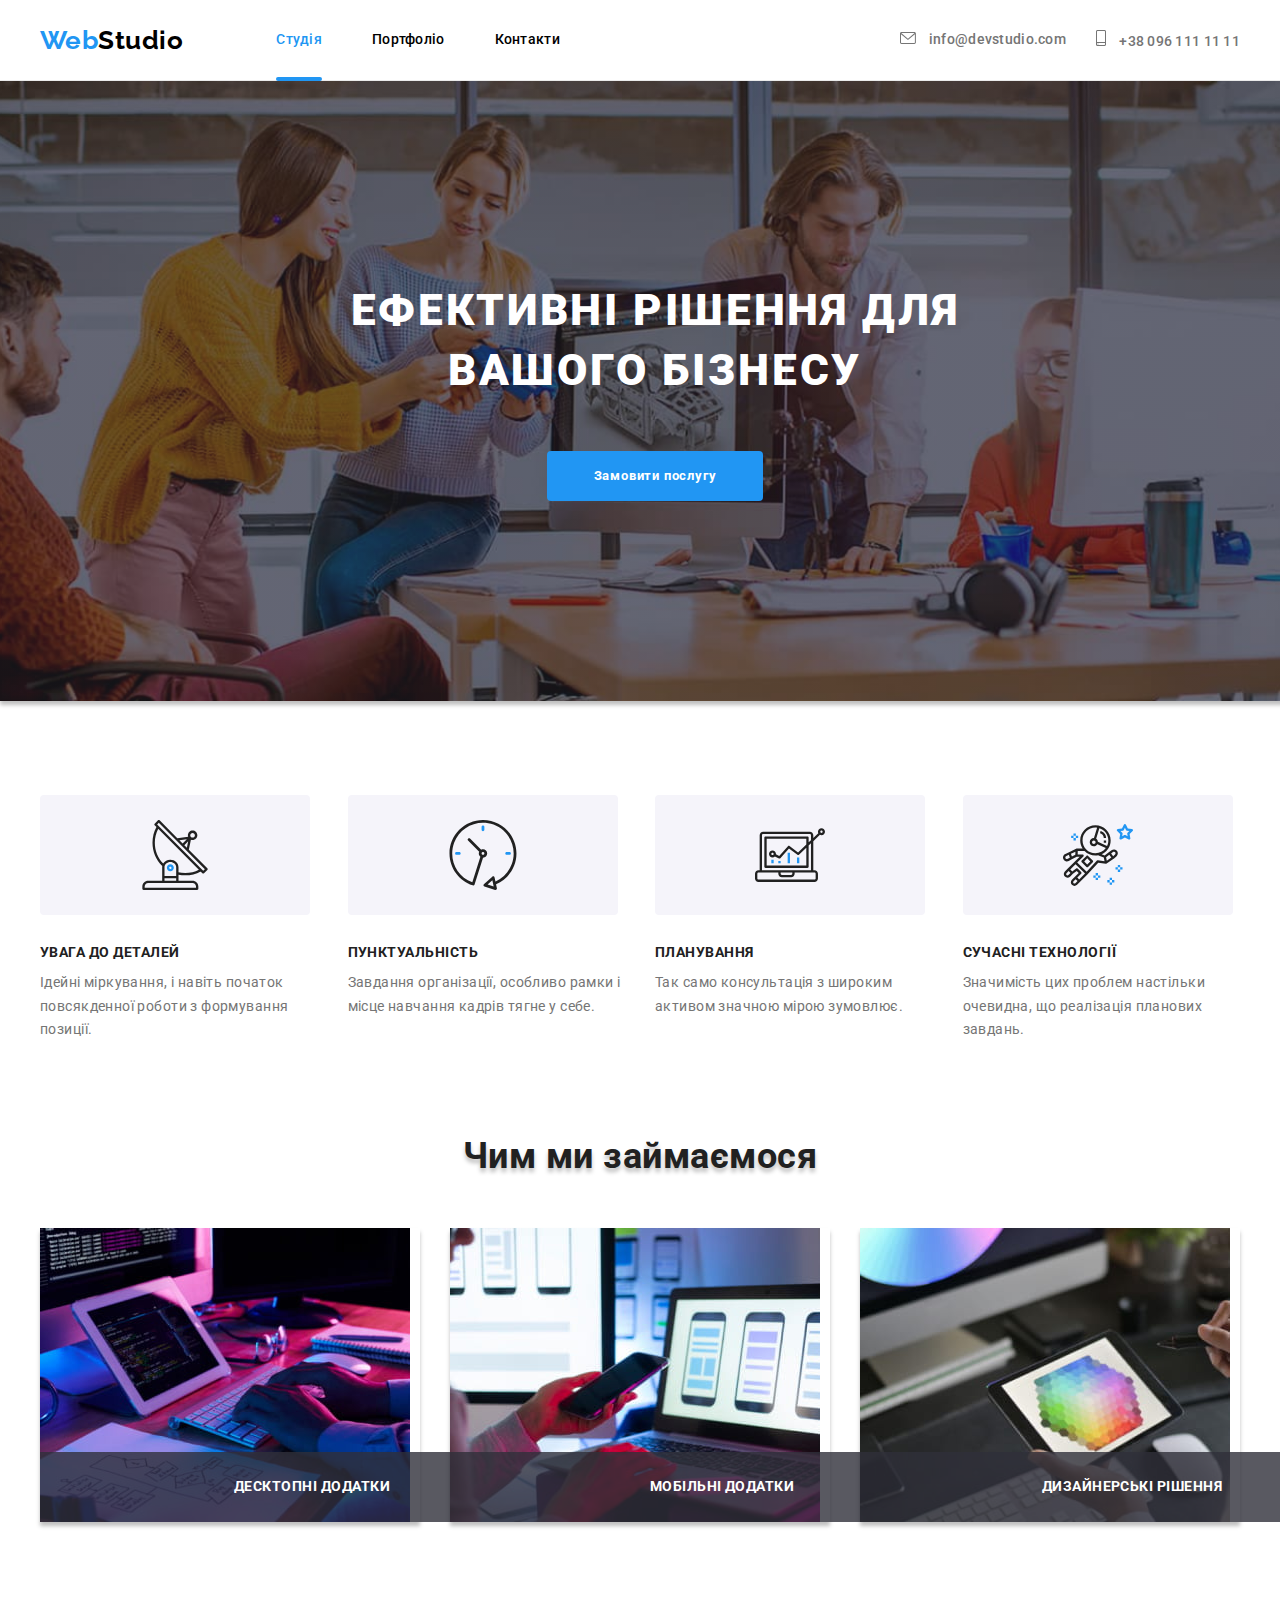
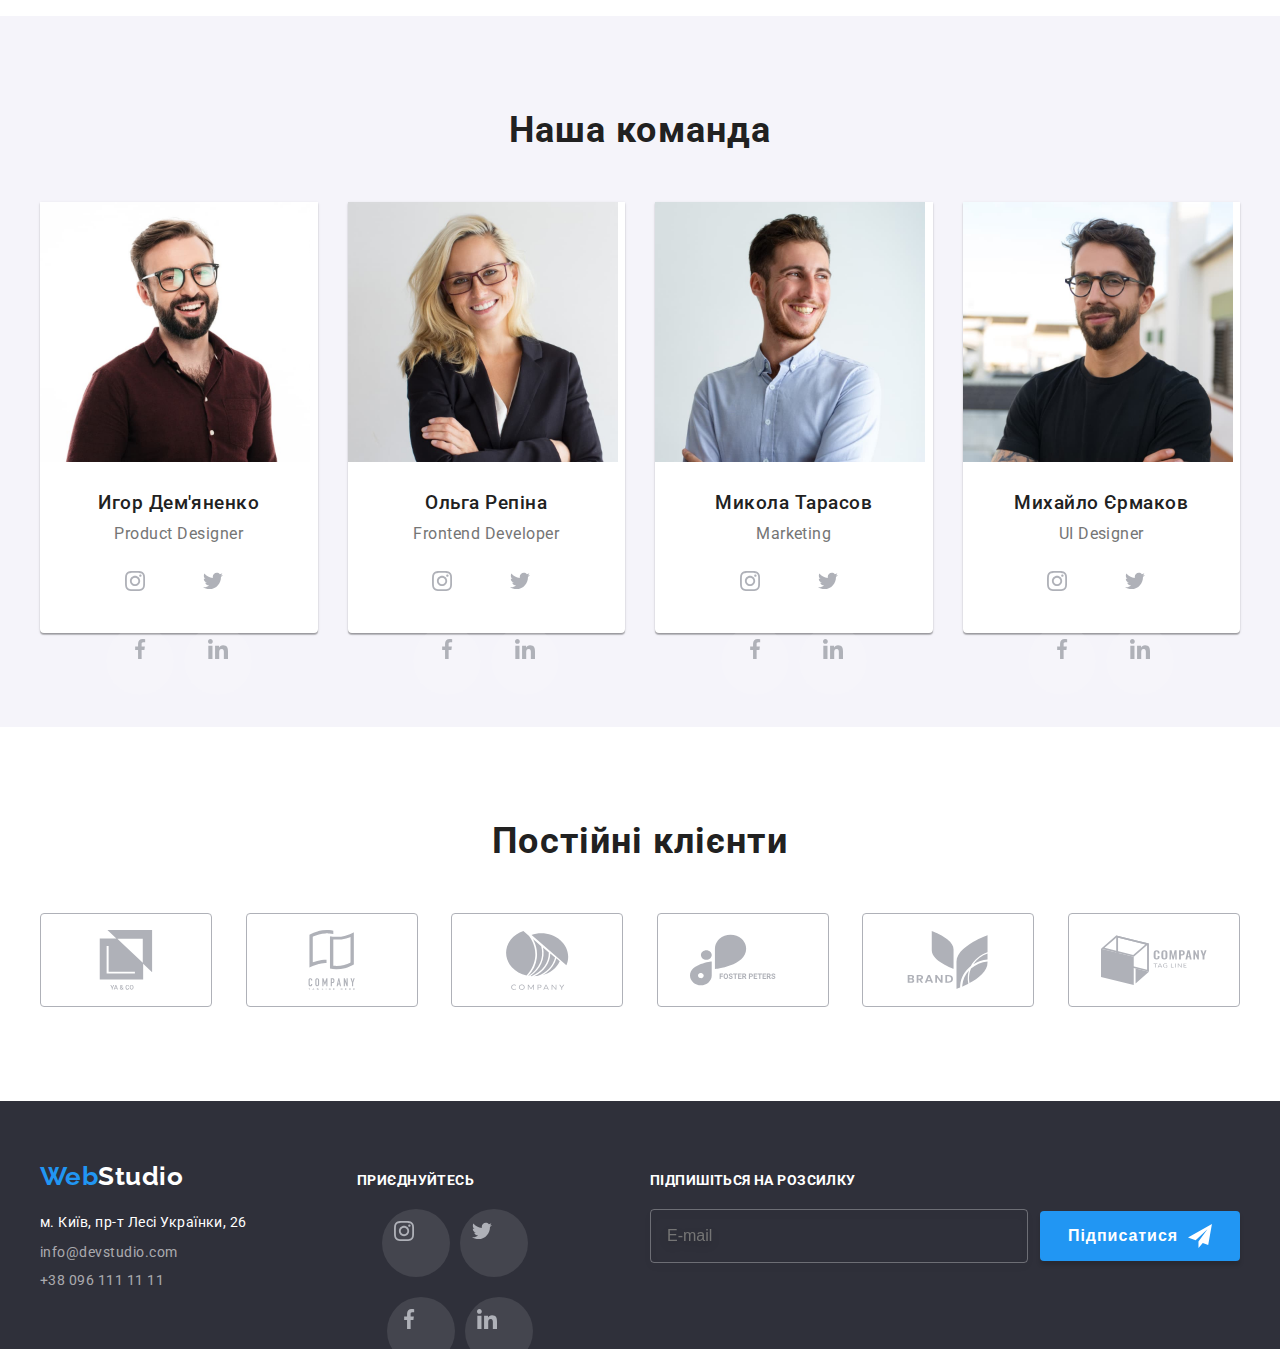
==== index.html @ 0ca6532e "Завершила верстку по BEM всех страниц" ====
<!DOCTYPE html>
<html lang="uk">
  <head>
    <meta charset="UTF-8" />
    <meta http-equiv="X-UA-Compatible" content="IE=edge" />
    <meta name="viewport" content="width=device-width, initial-scale=1.0" />
    <title>Студія</title>
    <link
      href="https://fonts.googleapis.com/css2?family=Raleway:wght@700&family=Roboto:wght@400;500;700;900&display=swap"
      rel="stylesheet"
    />
    <link
      rel="stylesheet"
      href="https://cdnjs.cloudflare.com/ajax/libs/modern-normalize/1.1.0/modern-normalize.min.css"
      integrity="sha512-wpPYUAdjBVSE4KJnH1VR1HeZfpl1ub8YT/NKx4PuQ5NmX2tKuGu6U/JRp5y+Y8XG2tV+wKQpNHVUX03MfMFn9Q=="
      crossorigin="anonymous"
      referrerpolicy="no-referrer"
    />
    <link rel="stylesheet" href="./css/styles.css" />
  </head>

  <body>
    <header class="header">
      <div class="header__wrap">
        <nav class="nav">
          <a href="./index.html" class="logo"><span class="logo__accent">Web</span>Studio</a>
          <ul class="nav__list">
            <li class="nav__item">
              <a class="nav__link nav__link--current" href="./index.html">Студія</a>
            </li>
            <li class="nav__item">
              <a class="nav__link" href="./portfolio.html">Портфоліо</a>
            </li>
            <li class="nav__item"><a class="nav__link" href="#Contacts">Контакти</a></li>
          </ul>
        </nav>
        <ul class="site-cont">
          <li class="site-cont__item">
            <a class="site-cont__link" href="mailto:info@devstudio.com">
              <svg class="site-cont__icon" width="16" height="12">
                <use href="./images/icons.svg/sprite.svg#icon-mail"></use>
              </svg>
              info@devstudio.com
            </a>
          </li>
          <li class="site-cont__item">
            <a class="site-cont__link" href="tel:+380961111111">
              <svg class="site-cont__icon" width="10" height="16">
                <use href="./images/icons.svg/sprite.svg#icon-phone"></use>
              </svg>
              +38 096 111 11 11
            </a>
          </li>
        </ul>
      </div>
    </header>
    <main>
      <div class="overlay">
        <section class="hero">
          <h1 class="hero__title">Ефективні рішення для вашого бізнесу</h1>
          <button class="hero__btn" type="button" data-modal-open>Замовити послугу</button>
        </section>
      </div>
      <section class="feature section">
        <div class="container">
          <h2 class="section-title visually-hidden" aria-hidden="true" tabindex="-1">
            Особливості
          </h2>
          <ul class="feature__cardset">
            <li class="feature__card">
              <div class="feature__wrapper">
                <svg class="feature__icon">
                  <use href="./images/icons.svg/sprite.svg#icon-antenna"></use>
                </svg>
              </div>
              <h3 class="feature__title">УВАГА ДО ДЕТАЛЕЙ</h3>
              <p class="feature__text">
                Ідейні міркування, і навіть початок повсякденної роботи з формування позиції.
              </p>
            </li>
            <li class="feature__card">
              <div class="feature__wrapper">
                <svg class="feature__icon">
                  <use href="./images/icons.svg/sprite.svg#icon-clock"></use>
                </svg>
              </div>
              <h3 class="feature__title">ПУНКТУАЛЬНІСТЬ</h3>
              <p class="feature__text">
                Завдання організації, особливо рамки і місце навчання кадрів тягне у себе.
              </p>
            </li>
            <li class="feature__card">
              <div class="feature__wrapper">
                <svg class="feature__icon" width="70" height="70">
                  <use href="./images/icons.svg/sprite.svg#icon-diagram"></use>
                </svg>
              </div>
              <h3 class="feature__title">ПЛАНУВАННЯ</h3>
              <p class="feature__text">
                Так само консультація з широким активом значною мірою зумовлює.
              </p>
            </li>
            <li class="feature__card">
              <div class="feature__wrapper">
                <svg class="feature__icon">
                  <use href="./images/icons.svg/sprite.svg#icon-astronaut"></use>
                </svg>
              </div>
              <h3 class="feature__title">СУЧАСНІ ТЕХНОЛОГІЇ</h3>
              <p class="feature__text">
                Значимість цих проблем настільки очевидна, що реалізація планових завдань.
              </p>
            </li>
          </ul>
        </div>
      </section>
      <section class="work">
        <div class="container">
          <h2 class="work__title shadow">Чим ми займаємося</h2>
          <ul class="work__setbox">
            <li class="work__box">
              <img src="./images/box1.jpg" width="370" height="294" alt="Создание макета" />
              <p class="work__text">Десктопні додатки</p>
            </li>
            <li class="work__box">
              <img src="./images/box2.jpg" width="370" height="294" alt="Разработка" />
              <p class="work__text">Мобільні додатки</p>
            </li>
            <li class="work__box">
              <img src="./images/box3.jpg" width="370" height="294" alt="Дизайн" />
              <p class="work__text">Дизайнерські рішення</p>
            </li>
          </ul>
        </div>
      </section>
      <section class="team section">
        <div class="container">
          <h2 class="section__title">Наша команда</h2>
          <ul class="team__list">
            <li class="team__item">
              <div class="team__card">
                <img src="./images/img1.jpg" width="270" height="260" alt="Игорь Демьяненко" />
                <div class="team__card-text">
                  <h3 class="team__subtitle">Игор Дем'яненко</h3>
                  <p class="team__text">Product Designer</p>
                  <ul class="person">
                    <li class="person__item">
                      <a class="person__link" href="#">
                        <svg
                          class="person__icon"
                          width="20"
                          height="20"
                          aria-label="Перейти в Instagram"
                        >
                          <use href="./images/icons.svg/sprite.svg#icon-instagram"></use>
                        </svg>
                      </a>
                    </li>
                    <li class="person__item">
                      <a class="person__link" href="#">
                        <svg
                          class="person__icon"
                          width="20"
                          height="20"
                          aria-label="Перейти в Twitter"
                        >
                          <use href="./images/icons.svg/sprite.svg#icon-twitter1"></use>
                        </svg>
                      </a>
                    </li>
                    <li class="person__item">
                      <a class="person__link" href="#">
                        <svg
                          class="person__icon"
                          width="20"
                          height="20"
                          aria-label="Перейти в Facebook"
                        >
                          <use href="./images/icons.svg/sprite.svg#icon-facebook"></use>
                        </svg>
                      </a>
                    </li>
                    <li class="person__item">
                      <a class="person__link" href="#">
                        <svg
                          class="person__icon"
                          width="20"
                          height="20"
                          aria-label="Перейти в Linkedin"
                        >
                          <use href="./images/icons.svg/sprite.svg#icon-linkedin"></use>
                        </svg>
                      </a>
                    </li>
                  </ul>
                </div>
              </div>
            </li>
            <li class="team__item">
              <div class="team__card">
                <img src="./images/img2.jpg" width="270" height="260" alt="Ольга Репина" />
                <div class="team__card-text">
                  <h3 class="team__subtitle">Ольга Репіна</h3>
                  <p class="team__text">Frontend Developer</p>
                  <ul class="person">
                    <li class="person__item">
                      <a class="person__link" href="#">
                        <svg
                          class="person__icon"
                          width="20"
                          height="20"
                          aria-label="Перейти в Instagram"
                        >
                          <use href="./images/icons.svg/sprite.svg#icon-instagram"></use>
                        </svg>
                      </a>
                    </li>
                    <li class="person__item">
                      <a class="person__link" href="#">
                        <svg
                          class="person__icon"
                          width="20"
                          height="20"
                          aria-label="Перейти в Twitter"
                        >
                          <use href="./images/icons.svg/sprite.svg#icon-twitter"></use>
                        </svg>
                      </a>
                    </li>
                    <li class="person__item">
                      <a class="person__link" href="#">
                        <svg
                          class="person__icon"
                          width="20"
                          height="20"
                          aria-label="Перейти в Facebook"
                        >
                          <use href="./images/icons.svg/sprite.svg#icon-facebook"></use>
                        </svg>
                      </a>
                    </li>
                    <li class="person__item">
                      <a class="person__link" href="#">
                        <svg
                          class="person__icon"
                          width="20"
                          height="20"
                          aria-label="Перейти в Linkedin"
                        >
                          <use href="./images/icons.svg/sprite.svg#icon-linkedin"></use>
                        </svg>
                      </a>
                    </li>
                  </ul>
                </div>
              </div>
            </li>
            <li class="team__item">
              <div class="team__card">
                <img src="./images/img3.jpg" width="270" height="260" alt="Николай Тарасов" />
                <div class="team__card-text">
                  <h3 class="team__subtitle">Микола Тарасов</h3>
                  <p class="team__text">Marketing</p>
                  <ul class="person">
                    <li class="person__item">
                      <a class="person__link" href="#">
                        <svg
                          class="person__icon"
                          width="20"
                          height="20"
                          aria-label="Перейти в Instagram"
                        >
                          <use href="./images/icons.svg/sprite.svg#icon-instagram"></use>
                        </svg>
                      </a>
                    </li>
                    <li class="person__item">
                      <a class="person__link" href="#">
                        <svg
                          class="person__icon"
                          width="20"
                          height="20"
                          aria-label="Перейти в Twitter"
                        >
                          <use href="./images/icons.svg/sprite.svg#icon-twitter"></use>
                        </svg>
                      </a>
                    </li>
                    <li class="person__item">
                      <a class="person__link" href="#">
                        <svg
                          class="person__icon"
                          width="20"
                          height="20"
                          aria-label="Перейти в Facebook"
                          H
                        >
                          <use href="./images/icons.svg/sprite.svg#icon-facebook"></use>
                        </svg>
                      </a>
                    </li>
                    <li class="person__item">
                      <a class="person__link" href="#">
                        <svg
                          class="person__icon"
                          width="20"
                          height="20"
                          aria-label="Перейти в Linkedin"
                        >
                          <use href="./images/icons.svg/sprite.svg#icon-linkedin"></use>
                        </svg>
                      </a>
                    </li>
                  </ul>
                </div>
              </div>
            </li>
            <li class="team__item">
              <div class="team__card">
                <img src="./images/img4.jpg" width="270" height="260" alt="Михаил Ермаков" />
                <div class="team__card-text">
                  <h3 class="team__subtitle">Михайло Єрмаков</h3>
                  <p class="team__text">UI Designer</p>
                  <ul class="person">
                    <li class="person__item">
                      <a class="person__link" href="#">
                        <svg
                          class="person__icon"
                          width="20"
                          height="20"
                          aria-label="Перейти в Instagram"
                        >
                          <use href="./images/icons.svg/sprite.svg#icon-instagram"></use>
                        </svg>
                      </a>
                    </li>
                    <li class="person__item">
                      <a class="person__link" href="#">
                        <svg
                          class="person__icon"
                          width="20"
                          height="20"
                          aria-label="Перейти в Twitter"
                        >
                          <use href="./images/icons.svg/sprite.svg#icon-twitter"></use>
                        </svg>
                      </a>
                    </li>
                    <li class="person__item">
                      <a class="person__link" href="#">
                        <svg
                          class="person__icon"
                          width="20"
                          height="20"
                          aria-label="Перейти в Facebook"
                        >
                          <use href="./images/icons.svg/sprite.svg#icon-facebook"></use>
                        </svg>
                      </a>
                    </li>
                    <li class="person__item">
                      <a class="person__link" href="#">
                        <svg
                          class="person__icon"
                          width="20"
                          height="20"
                          aria-label="Перейти в Linkedin"
                        >
                          <use href="./images/icons.svg/sprite.svg#icon-linkedin"></use>
                        </svg>
                      </a>
                    </li>
                  </ul>
                </div>
              </div>
            </li>
          </ul>
        </div>
      </section>
      <section class="section company">
        <h2 class="section__title">Постійні клієнти</h2>
        <div class="container">
          <ul class="company__list">
            <li class="company__item">
              <a class="company__link" href="#">
                <svg width="106" height="60">
                  <use href="./images/icons.svg/sprite.svg#icon-group7"></use>
                </svg>
              </a>
            </li>
            <li class="company__item">
              <a class="company__link" href="#">
                <svg width="106" height="60">
                  <use href="./images/icons.svg/sprite.svg#icon-group1"></use>
                </svg>
              </a>
            </li>
            <li class="company__item">
              <a class="company__link" href="#">
                <svg width="106" height="60">
                  <use href="./images/icons.svg/sprite.svg#icon-group2"></use>
                </svg>
              </a>
            </li>
            <li class="company__item">
              <a class="company__link" href="#">
                <svg width="106" height="60">
                  <use href="./images/icons.svg/sprite.svg#icon-group3"></use>
                </svg>
              </a>
            </li>
            <li class="company__item">
              <a class="company__link" href="#">
                <svg class="icon-logo" width="106" height="60">
                  <use href="./images/icons.svg/sprite.svg#icon-group4"></use>
                </svg>
              </a>
            </li>
            <li class="company__item">
              <a class="company__link" href="#">
                <svg class="icon-logo" width="106" height="60">
                  <use href="./images/icons.svg/sprite.svg#icon-group6"></use>
                </svg>
              </a>
            </li>
          </ul>
        </div>
      </section>
    </main>
    <footer class="footer">
      <div class="footer__wrap">
        <div class="footer__cont">
          <a class="logo logo--footer" href="./index.html"
            ><span class="logo__accent">Web</span>Studio</a
          >
          <address class="footer__address">
            <p class="footer__text">м. Київ, пр-т Лесі Українки, 26</p>
            <ul class="footer__list">
              <li class="footer__item">
                <a class="footer__link" href="mailto:info@devstudio.com">info@devstudio.com</a>
              </li>
              <li class="footer__item">
                <a class="footer__link" href="tel:+380961111111">+38 096 111 11 11</a>
              </li>
            </ul>
          </address>
        </div>
        <div class="cta">
          <strong class="cta__title">приєднуйтесь</strong>
          <ul class="person">
            <li class="person__item person__item--footer">
              <a class="person__link person__link--footer" href="#">
                <svg width="20" height="20" aria-label="Перейти в Instagram">
                  <use href="./images/icons.svg/sprite.svg#icon-instagram2"></use>
                </svg>
              </a>
            </li>
            <li class="person__item person__item--footer">
              <a class="person__link person__link--footer" href="#">
                <svg width="20" height="20" aria-label="Перейти в Twitter">
                  <use href="./images/icons.svg/sprite.svg#icon-twitter1"></use>
                </svg>
              </a>
            </li>
            <li class="person__item person__item--footer">
              <a class="person__link person__link--footer" href="#">
                <svg width="20" height="20" aria-label="Перейти в Facebook">
                  <use href="./images/icons.svg/sprite.svg#icon-facebook3"></use>
                </svg>
              </a>
            </li>
            <li class="person__item person__item--footer">
              <a class="person__link person__link--footer" href="#">
                <svg width="20" height="20" aria-label="Перейти в Linkedin">
                  <use href="./images/icons.svg/sprite.svg#icon-linkedin1"></use>
                </svg>
              </a>
            </li>
          </ul>
        </div>
        <div class="subscribe">
          <strong class="subscribe__title cta__title">Підпишіться на розсилку</strong>
          <form class="footer-form">
            <label for="mail">
              <input
                class="subscribe__input subscribe__input--focus"
                type="email"
                name="mail"
                id="mail"
                placeholder="E-mail"
                required
              />
            </label>
            <button class="footer-btn" type="submit">
              Підписатися
              <svg class="footer-btn__icon">
                <use href="./images/icons.svg/sprite2.svg#icon-icon-send"></use>
              </svg>
            </button>
          </form>
        </div>
      </div>
    </footer>

    <div class="bacdrop is-hidden" data-modal>
      <div class="modal">
        <button type="button" class="close-btn" data-modal-close>
          <svg class="close-icon">
            <use href="./images/icons.svg/sprite2.svg#icon-close-black-18dp-2-1-1"></use>
          </svg>
        </button>

        <form class="form" name="data-transfer" autocomplete="on">
          <strong class="form-title">Оставьте свои данные, мы вам перезвоним</strong>
          <div role="group" class="role-group">
            <label class="form-label" for="user-name">Имя</label>
            <div class="form-field">
              <svg class="icon-input">
                <use href="./images/icons.svg/sprite2.svg#icon-person-black-18dp"></use>
              </svg>
              <input
                class="form-input"
                type="text"
                name="user-name"
                id="user-name"
                minlength="2"
                placeholder=" "
                required
                autofocus
              />
            </div>
            <label class="form-label" for="user-tel">Телефон</label>
            <div class="form-field">
              <svg class="icon-input">
                <use href="./images/icons.svg/sprite2.svg#icon-phone-black-18dp"></use>
              </svg>
              <input
                class="form-input"
                type="tel"
                name="user-tel"
                id="user-tel"
                pattern="\+?[0-9\s\-\(\)]+"
                placeholder=" "
                required
              />
            </div>
            <label class="form-label" for="user-mail">Почта</label>
            <div class="form-field">
              <svg class="icon-input">
                <use href="./images/icons.svg/sprite2.svg#icon-email-black-18dp"></use>
              </svg>
              <input
                class="form-input"
                type="email"
                name="user-mail"
                id="user-mail"
                placeholder=" "
                required
              />
            </div>
            <label class="form-label" for="comment">Комментарий</label>
            <textarea
              class="form-comment"
              name="comment"
              id="comment"
              rows="3"
              placeholder="Введите текст"
            ></textarea>
          </div>
          <label class="form-agreement" for="policy">
            <input
              class="checkbox visually-hidden"
              type="checkbox"
              name="policy"
              id="policy"
              required
            />
            Соглашаюсь с рассылкой и принимаю &nbsp;
            <a class="form-link" href="">Условия договора</a>
            <svg class="icon-input-check">
              <use href="./images/icons.svg/sprite2.svg#icon-Vector-1"></use>
            </svg>
            <svg class="icon-input-checked">
              <use href="./images/icons.svg/sprite2.svg#icon-icon-check"></use>
            </svg>
          </label>
          <button class="form-btn" type="submit">Отправить</button>
        </form>
      </div>
    </div>
    <script src="./js/modal.js"></script>
  </body>
</html>
---- css/styles.css ----
:root {
  --primary-text-color: #757575;
  --title-text-color: #212121;
  --accent-text-color: #2196f3;
  --icon-cont-color: rgba(117, 117, 117, 1);
  --primary-bg-color: #ffffff;
  --primary-hero-color: #c4c4c4;
  --hero-bg-color: #2f303a;
  --team-bg-color: #f5f4fa;
  --btn-bg-color: #f5f4fa;
  --footer-link-color: rgba(255, 255, 255, 0.6);
  --btn-hover-color: #188ce8;
  --text-logo-color: rgba(0, 0, 0, 1);
  --text-shadow-color: 0px 4px 4px rgba(0, 0, 0, 0.25);
  --social-icon-color: #afb1b8;
  --cubic-bezier: cubic-bezier(0.4, 0, 0.2, 1);
  --card-set-gap: 30px;
  --border-cont-icon: rgba(0, 0, 0, 1);
  --border-header-color: #ececec;
}

body {
  background-color: var(--primary-bg-color);
  font-family: Roboto, sans-serif;
  font-size: 16px;
  letter-spacing: 0.03em;
  margin: 0;
}

ul {
  padding: 0;
  margin: 0;
  list-style: none;
  letter-spacing: inherit;
}

p,
h1,
h2,
h3,
h4,
h5,
h6,
p {
  margin: 0;
}

img {
  display: block;
  max-width: 100%;
  height: auto;
}

button {
  cursor: pointer;
  border: 1px solid transparent;
}

a {
  text-decoration: none;
  color: inherit;
}

.current {
  color: var(--accent-text-color);
}

.visually-hidden {
  position: absolute;
  white-space: nowrap;
  width: 1px;
  height: 1px;
  overflow: hidden;
  border: 0;
  padding: 0;
  clip: rect(0 0 0 0);
  clip-path: inset(50%);
  margin: -1px;
}

.container {
  max-width: 1200px;
  width: 100%;
  padding: 0px 15px;
  margin: 0 auto;
}

.section {
  padding-top: 94px;
  padding-bottom: 94px;
}

.section__title {
  font-weight: 700;
  font-size: 36px;
  line-height: 1.16;
  text-align: center;
  letter-spacing: 0.03em;

  margin-top: 0;
  margin-bottom: 50px;

  color: var(--title-text-color);
}

/* Header */
.header {
  border-bottom: 1px solid var(--border-header-color);
}

.header__wrap {
  display: flex;
  align-items: center;
  margin: 0 auto;
  max-width: 1200px;
  width: 100%;
  padding: 0px 15px;
}

/* LOGO */

.logo {
  display: block;
  max-width: 145px;
  width: 100%;
  font-family: 'Raleway';
  font-weight: 700;
  font-size: 26px;
  line-height: 1.19;

  color: var(--text-logo-color);
  text-decoration: none;
}

.logo__accent {
  color: var(--accent-text-color);
}

/* Navigation*/

.nav,
.nav-filter {
  display: flex;
  align-items: center;
  justify-content: center;
}

.nav__list {
  display: flex;
  align-items: center;
  margin-left: 93px;
}

.nav__item {
  position: relative;
}

.nav__item:not(:last-child) {
  margin-right: 50px;
}

.nav__link,
.site-cont__link {
  font-weight: 500;
  font-size: 14px;
  line-height: 1.14;
  letter-spacing: 0.02em;
  text-decoration: none;

  transition: color 250ms var(--cubic-bezier);
}

.nav__link {
  display: inline-block;
  padding-top: 32px;
  padding-bottom: 32px;
}

.nav__link:hover,
.nav__link:focus {
  color: var(--accent-text-color);
  transition: color 250ms var(--cubic-bezier);
}

.nav__link--current {
  color: var(--accent-text-color);
}

.nav__link--current::after {
  position: absolute;
  left: 0;
  bottom: -1px;
  display: block;
  content: '';

  width: 100%;
  height: 4px;
  background-color: var(--accent-text-color);
  border-radius: 2px;
}

/* Site-cont */

.site-cont {
  display: flex;
  align-items: center;
  justify-content: center;
  margin-left: auto;
}

.site-cont__item {
  margin-left: 30px;
}

.site-cont__item:first-child {
  margin-left: 0px;
}

.site-cont__link {
  display: inline-block;
  padding-top: 16px;
  padding-bottom: 16px;

  color: var(--primary-text-color);
}

.site-cont__icon {
  display: inline-block;
  fill: currentColor;
  border: var(--border-cont-icon);
  margin-right: 10px;

  transition: fill 250ms var(--cubic-bezier);
}

.site-cont__link:hover,
.site-cont__link:focus,
.site-cont__link:active {
  color: var(--accent-text-color);
  transition: color 250ms var(--cubic-bezier);
}

/* Hero */
.hero {
  display: block;
  width: 100%;
  padding: 200px 15px;
  background-color: var(--primary-hero-color);
  background-image: linear-gradient(to right, rgba(47, 48, 58, 0.4), rgba(47, 48, 58, 0.4)),
    url(../images/Img14.jpg);
  background-repeat: no-repeat;
  background-position: center;
  background-size: cover;
  box-shadow: var(--text-shadow-color);

  text-align: center;
}

.hero__title {
  max-width: 696px;
  margin: 0 auto 50px;

  color: var(--primary-bg-color);
  font-weight: 900;
  font-size: 44px;
  line-height: 1.36;
  letter-spacing: 0.06em;
  text-align: center;
  text-transform: uppercase;
}

.hero__btn {
  display: inline-block;
  min-width: 216px;
  min-height: 50px;
  padding: 10px 32px;
  border: 1px solid transparent;
  border-radius: 4px;
  color: var(--primary-bg-color);
  background-color: var(--accent-text-color);
  font-family: inherit;
  font-weight: 700;
  line-height: 1.88;
  letter-spacing: 0.06em;
  align-items: center;
  text-align: center;
  cursor: pointer;

  transition: background-color 250ms var(--cubic-bezier);
}

.hero__btn:hover,
.hero__btn:focus {
  background-color: var(--btn-hover-color);
}

/* Feature */

.feature__cardset,
.team__list {
  display: flex;
  flex-wrap: wrap;
}

.feature__card,
.team__item {
  width: calc((100% - 90px) / 4);
  margin-right: 30px;
  align-items: center;
}

.feature__card:nth-child(4n),
.team__item:nth-child(4n) {
  margin-right: 0;
}

.feature__wrapper {
  display: flex;
  align-items: center;
  justify-content: center;
  width: 270px;
  height: 120px;

  background: var(--btn-bg-color);
  background-position: center;
  border-radius: 4px;
  margin-bottom: 30px;
}

.feature__icon {
  width: 70px;
  height: 70px;
}

.feature__title {
  margin-top: 0;
  margin-bottom: 10px;
  color: var(--title-text-color);

  font-weight: 700;
  font-size: 14px;
  line-height: 1.14;
  text-transform: uppercase;
}

.feature__text {
  margin-top: 0;
  margin-bottom: 0;
  color: var(--primary-text-color);

  font-size: 14px;
  font-weight: 400;
  line-height: 1.71;
  letter-spacing: 0.03em;
}

/* WORK */

.work {
  padding-top: 0;
  padding-bottom: 94px;
}

.work__title {
  margin-bottom: 50px;

  font-weight: 700;
  font-size: 36px;
  line-height: 1.16;
  text-align: center;

  color: var(--title-text-color);
}

.shadow {
  text-shadow: var(--text-shadow-color);
}

.work__setbox {
  display: flex;
  flex-wrap: wrap;
}

.work__box {
  position: relative;

  width: calc((100% - 60px) / 3);
  margin-right: 30px;
  align-items: center;

  box-shadow: var(--text-shadow-color);
}

.work__box:nth-child(3n) {
  margin-right: 0;
}

.work__text {
  position: absolute;
  display: block;
  width: 100%;

  padding: 27px 82px;
  margin: 0;
  bottom: 0;

  font-weight: 700;
  font-size: 14px;
  line-height: 1.14;
  color: var(--primary-bg-color);
  background-color: rgba(47, 48, 58, 0.8);

  text-transform: uppercase;
  text-align: center;
}

/* TEAM */

.team {
  background-color: var(--team-bg-color);
}

.team__list {
  display: flex;
  flex-wrap: wrap;
}

.team__item {
  background-color: var(--primary-bg-color);
  box-shadow: 0px 1px 3px rgba(0, 0, 0, 0.12), 0px 1px 1px rgba(0, 0, 0, 0.14),
    0px 2px 1px rgba(0, 0, 0, 0.2);
  border-radius: 0px 0px 4px 4px;
}

.team__card-text {
  text-align: center;
  padding: 30px 0;
}

.team__subtitle {
  margin-bottom: 10px;
  color: var(--title-text-color);

  font-weight: 500;
  line-height: 1.19;
  text-align: center;
}

.team__text {
  color: var(--primary-text-color);
  font-weight: 400;
  line-height: 1.19;
  text-align: center;

  margin-bottom: 16px;
}

.person {
  display: flex;
  flex-wrap: wrap;
  justify-content: center;

  max-width: 206px;
  max-height: 44px;
  margin-left: auto;
  margin-right: auto;
}

.person__item:not(:last-child) {
  margin-right: 10px;
}

.person__link {
  display: block;
  width: 44px;
  height: 44px;
  border-radius: 50%;
  border: inherit;
  padding: 12px;
  color: var(--social-icon-color);
  fill: var(--social-icon-color);
  background: rgba(255, 255, 255, 0.1);

  transition-property: fill background-color;
  transition-duration: 250ms;
  transition-timing-function: var(--cubic-bezier);
}

.person__icon {
  width: 20px;
  height: 20px;
  fill: currentColor;
}

.person__link:hover,
.person__link:focus {
  color: var(--primary-bg-color);
  background-color: var(--accent-text-color);
}

/* Company */

.company__list {
  display: flex;
  justify-content: space-between;
}

.company__item {
  display: flex;
  align-items: center;
  justify-content: center;
  margin-left: 30px;
}

.company__item:nth-child(1) {
  margin-left: 0px;
}

.company__link {
  display: flex;
  align-items: center;
  justify-content: center;
  width: 170px;
  height: 92px;
  fill: var(--social-icon-color);
  border: 1px solid var(--social-icon-color);
  border-radius: 4px;

  transition-property: fill border;
  transition-duration: 250ms;
  transition-timing-function: var(--cubic-bezier);
}

.company__link:hover,
.company__link:focus {
  fill: var(--accent-text-color);
  border: 1px solid var(--accent-text-color);
  color: var(--accent-text-color);
}

/* FOOTER */

.footer {
  background-color: var(--hero-bg-color);
  padding-top: 60px;
  padding-bottom: 60px;
}

.footer__wrap {
  display: flex;
  align-items: baseline;
  margin: 0 auto;
  max-width: 1200px;
  width: 100%;
  padding: 0px 15px;
}

.footer__cont {
  margin-right: 86px;
}

.logo--footer,
.footer__text {
  color: var(--primary-bg-color);
}

.footer__logo {
  max-width: 145px;
  width: 100%;
}

.footer__address {
  width: 231px;
}

.footer__text {
  margin-top: 20px;
  line-height: 1.5;
}

.footer__item {
  margin-top: 9px;
}

.footer__text,
.footer__link {
  font-style: normal;
  font-size: 14px;
}

.footer__link {
  color: rgba(255, 255, 255, 0.6);
}

.footer__list {
  margin: 0 auto;
  padding-left: 0;
}

.cta {
  margin-right: auto;
}

.cta__title {
  width: 100%;

  font-weight: 700;
  font-size: 14px;
  line-height: 1.14;
  letter-spacing: 0.03em;
  text-transform: uppercase;

  color: var(--primary-bg-color);
}

.person__item--footer {
  margin-top: 20px;
}

.person__link--footer {
  background: rgba(255, 255, 255, 0.1);
}

.person__link--footer:hover,
.person__link--footer:focus {
  background-color: var(--accent-text-color);
  fill: var(--primary-bg-color);
  cursor: pointer;
}

.subscribe {
  margin-left: auto;
}

.footer-form {
  display: flex;
  align-items: center;
}

.subscribe__input {
  display: flex;
  align-items: center;
  width: 358px;
  height: 50px;

  font-weight: 400;
  font-size: 16px;
  line-height: 1.25;
  color: rgba(255, 255, 255, 0.6);

  background-color: transparent;
  border: 1px solid rgba(255, 255, 255, 0.3);
  filter: drop-shadow(0px 4px 4px rgba(0, 0, 0, 0.15));
  border-radius: 4px;

  margin-top: 20px;
  padding-left: 16px;
}

.subscribe__input--focus {
  border: 1px solid rgba(255, 255, 255, 0.3);
  outline: none;
}

.footer-btn {
  display: flex;
  justify-content: center;
  align-items: center;
  font-weight: 700;
  font-size: 16px;
  line-height: 1.88;
  letter-spacing: 0.06em;
  width: 200px;
  height: 50px;
  margin-left: 12px;
  margin-top: 20px;
  box-shadow: 0px 4px 4px rgba(0, 0, 0, 0.15);
  border: none;
  border-radius: 4px;
  background-color: var(--accent-text-color);
  color: var(--primary-bg-color);
  padding: 10px 28px;
  transition-property: color background-color box-shadow;
  transition-duration: 250ms;
  transition-timing-function: var(--cubic-bezier);
}

.footer-btn:hover,
.footer-btn:focus {
  background: var(--btn-hover-color);
  cursor: pointer;
}

.footer-btn__icon {
  display: inline-block;
  width: 24px;
  height: 24px;
  margin-left: 10px;
  fill: var(--primary-bg-color);
}

/* Portfolio */

.portfolio {
  background-color: var(--primary-bg-color);
}

/* Filter */
.nav-filter {
  display: flex;
  justify-content: center;
}

.filter {
  display: flex;
  justify-content: center;
  width: 100%;
  margin: 0;
  padding: 0;
  margin-bottom: 50px;
}

.filter > .item {
  margin-right: 8px;
}
.filter > .item:nth-child(5n) {
  margin-right: 0;
}

.filter .button:hover,
.filter .button:focus {
  color: var(--primary-bg-color);
  background-color: var(--accent-text-color);
  box-shadow: 0px 4px 4px 0px rgba(0, 0, 0, 0.25);
}

.button {
  display: inline-block;
  padding: 6px 22px;

  background-color: var(--btn-bg-color);
  color: var(--title-text-color);
  border: 1px solid #eeeeee;
  border-radius: 4px;

  font-family: Roboto, sans-serif;
  font-style: inherit;
  font-size: 16px;
  font-weight: 500;
  line-height: 1.62;
  text-align: center;
  cursor: pointer;

  transition: background-color 250ms cubic-bezier(0.4, 0, 0.2, 1),
    color 250ms cubic-bezier(0.4, 0, 0.2, 1), box-shadow 250ms cubic-bezier(0.4, 0, 0.2, 1);
}

/* Card-set */

.card-set {
  padding: 0;
  margin: 0;
  list-style: none;

  display: flex;
  flex-wrap: wrap;
  margin-left: calc(-1 * var(--card-set-gap));
  margin-top: calc(-1 * var(--card-set-gap));
}

.card-set .card-set__item {
  flex-basis: calc(100% / 3 - var(--card-set-gap));
  border: 1px solid #eeeeee;
  background: #ffffff;
  transition: box-shadow 250ms cubic-bezier(0.4, 0, 0.2, 1);

  margin-left: var(--card-set-gap);
  margin-top: var(--card-set-gap);
}

.card-set__item {
  max-height: 404px;
  border: 1px solid #eeeeee;
  background: #ffffff;
  transition: box-shadow 250ms cubic-bezier(0.4, 0, 0.2, 1);
}

.card-set__item:hover,
.card-set__item:focus {
  box-shadow: 0px 1px 1px rgba(0, 0, 0, 0.12), 0px 4px 4px rgba(0, 0, 0, 0.06),
    1px 4px 6px rgba(0, 0, 0, 0.16);
}

.card__thumb {
  position: relative;
  overflow: hidden;
}

.card__overlay {
  position: absolute;

  top: 0;
  left: 0;
  transform: translateY(100%);

  opacity: 0;
  width: 100%;
  height: 100%;
  background-color: rgba(33, 150, 243, 0.9);

  transition: transform 250ms cubic-bezier(0.4, 0, 0.2, 1),
    opacity 250ms cubic-bezier(0.4, 0, 0.2, 1);
}

.card__absolute {
  position: absolute;
  display: flex;
  top: 50%;
  left: 50%;
  transform: translate(-50%, -50%);
}

.card__overlay-text {
  position: absolute;
  min-width: 322px;
  min-height: 168px;
  top: 50%;
  left: 50%;
  transform: translate(-50%, -50%);

  font-family: Roboto;
  font-weight: 400;
  font-size: 18px;
  line-height: 1.56;
  color: var(--primary-bg-color);
}

.card-set__item:hover .card__overlay {
  opacity: 1;
  transform: translateY(0);
}

.product {
  max-width: 100%;
  padding: 20px 24px;
}

.product__heading {
  color: var(--title-text-color);
  font-weight: 700;
  font-size: 18px;
  line-height: 2;
  letter-spacing: 0.06em;
}

.product__text {
  margin-top: 4px;
  color: var(--primary-text-color);
  line-height: 1.88;
}

/* Modal */

.bacdrop {
  position: fixed;
  top: 0;
  left: 0;

  width: 100%;
  height: 100%;
  background-color: rgba(0, 0, 0, 0.2);

  opacity: 1;
  transition: opacity 250ms cubic-bezier(0.4, 0, 0.2, 1);
}

.bacdrop.is-hidden {
  opacity: 0;
  pointer-events: none;
}

.backdrop.is-hidden .modal {
  transform: translate(-50%, -50%) scale(1.1);
}

.modal {
  position: absolute;
  top: 50%;
  left: 50%;
  transform: translate(-50%, -50%);

  min-height: 581px;
  min-width: 528px;
  border-radius: 4px;
  background-color: var(--primary-bg-color);

  transform: translate(-50%, -50%) scale(1);
  transition: transform 250ms cubic-bezier(0.4, 0, 0.2, 1);

  padding: 40px;
}

.close-btn {
  position: absolute;
  top: 8px;
  right: 8px;
  transform: translate(-8%, -8%);

  display: flex;
  justify-content: center;
  align-items: center;
  width: 30px;
  height: 30px;

  border-radius: 50%;
  border: 1px solid rgba(0, 0, 0, 0.1);
  color: var(--text-logo-color);
  background-color: inherit;

  cursor: pointer;
  padding: 0;
  margin: 0;

  transition: color 250ms cubic-bezier(0.4, 0, 0.2, 1);
}

.close-btn:hover,
.close-btn:focus {
  fill: var(--accent-text-color);
  color: var(--accent-text-color);
}

.close-icon {
  display: flex;
  width: 18px;
  height: 18px;
  fill: currentColor;
}

.form {
  display: flex;
  flex-direction: column;
  align-items: center;
  width: 448px;
  text-align: left;
  padding: 0;
}

.form-title {
  font-weight: 700;
  font-size: 20px;
  line-height: 1.15;
  text-align: center;
  letter-spacing: 0.03em;

  color: var(--title-text-color);
  margin-bottom: 12px;
}

.role-group {
  width: 100%;
  margin-bottom: 20px;

  font-size: 16px;
  line-height: 1.125;
}

.form-label {
  display: block;

  font-weight: 400;
  font-size: 12px;
  line-height: 1.17;
  letter-spacing: 0.01em;
  color: var(--primary-text-color);

  margin-bottom: 4px;
  padding: 0;
}

.form-field {
  position: relative;

  width: 100%;
  margin-bottom: 10px;
}

.form-input {
  width: 100%;
  min-height: 40px;

  padding-left: 42px;
  border: 1px solid rgba(33, 33, 33, 0.2);
  border-radius: 4px;
  color: var(--primary-text-color);
  outline: none;

  transition: border 250ms cubic-bezier(0.4, 0, 0.2, 1);
}

.form-input:focus-within,
.form-input:hover,
.form-input:focus {
  cursor: pointer;
  border: 1px solid var(--accent-text-color);
}

.icon-input {
  position: absolute;
  align-items: center;
  left: 12px;
  top: 50%;
  transform: translateY(-50%);

  width: 18px;
  height: 18px;

  fill: currentColor;

  transition: fill 250ms cubic-bezier(0.4, 0, 0.2, 1);
}

.form-field:focus-within > .icon-input,
.form-field:hover > .icon-input,
.form-field:focus > .icon-input {
  cursor: pointer;
  fill: var(--accent-text-color);
}

.form-comment {
  display: block;
  resize: none;
  width: 100%;
  min-height: 120px;
  margin: 0;
  padding: 12px 16px;
  border: 1px solid rgba(33, 33, 33, 0.2);
  border-radius: 4px;
  color: rgba(117, 117, 117, 0.5);
  outline: none;

  transition: border 250ms cubic-bezier(0.4, 0, 0.2, 1);
}

.form-comment:focus-within,
.form-comment:hover,
.form-comment:focus {
  cursor: pointer;
  border: 1px solid var(--accent-text-color);
}

.form-comment::placeholder {
  color: rgba(117, 117, 117, 0.5);
  font-weight: 400;
  font-size: 14px;
  line-height: 1.14;
  letter-spacing: 0.01em;
}

.form-agreement {
  position: relative;
  display: flex;
  align-items: center;

  padding-left: 24px;
  margin-bottom: 30px;

  font-weight: 400;
  font-size: 14px;
  line-height: 1.71;
  letter-spacing: 0.03em;

  color: var(--primary-text-color);
}

.form-agreement a {
  color: var(--accent-text-color);
}

.icon-input-check {
  position: absolute;
  left: 0;
  top: 50%;
  transform: translateY(-50%);

  width: 16px;
  height: 15px;
  opacity: 1;

  transition: opacity 250ms cubic-bezier(0.4, 0, 0.2, 1);
  outline: none;
}

.checkbox:checked ~ .icon-input-check {
  opacity: 0;
}

.icon-input-checked {
  position: absolute;
  left: 0;
  top: 50%;
  transform: translateY(-50%);

  width: 16px;
  height: 15px;
  opacity: 0;

  fill: var(--accent-text-color);

  transition: opacity 250ms cubic-bezier(0.4, 0, 0.2, 1);
}

.checkbox:checked ~ .icon-input-checked {
  opacity: 1;
}

.form-btn {
  display: flex;
  align-items: center;
  justify-content: center;
  width: 200px;
  height: 50px;
  padding: 0;
  font-weight: 700;
  font-size: 16px;
  line-height: 1.88;
  letter-spacing: 0.06em;

  text-align: center;
  background: var(--accent-text-color);
  box-shadow: 0px 4px 4px rgba(0, 0, 0, 0.15);
  color: var(--primary-bg-color);
  border-radius: 4px;
  border: none;
}

.form-btn:hover,
.form-btn:focus {
  background: var(--btn-hover-color);
  transition: background-color 250ms cubic-bezier(0.4, 0, 0.2, 1),
    color 250ms cubic-bezier(0.4, 0, 0.2, 1), box-shadow 250ms cubic-bezier(0.4, 0, 0.2, 1);
}
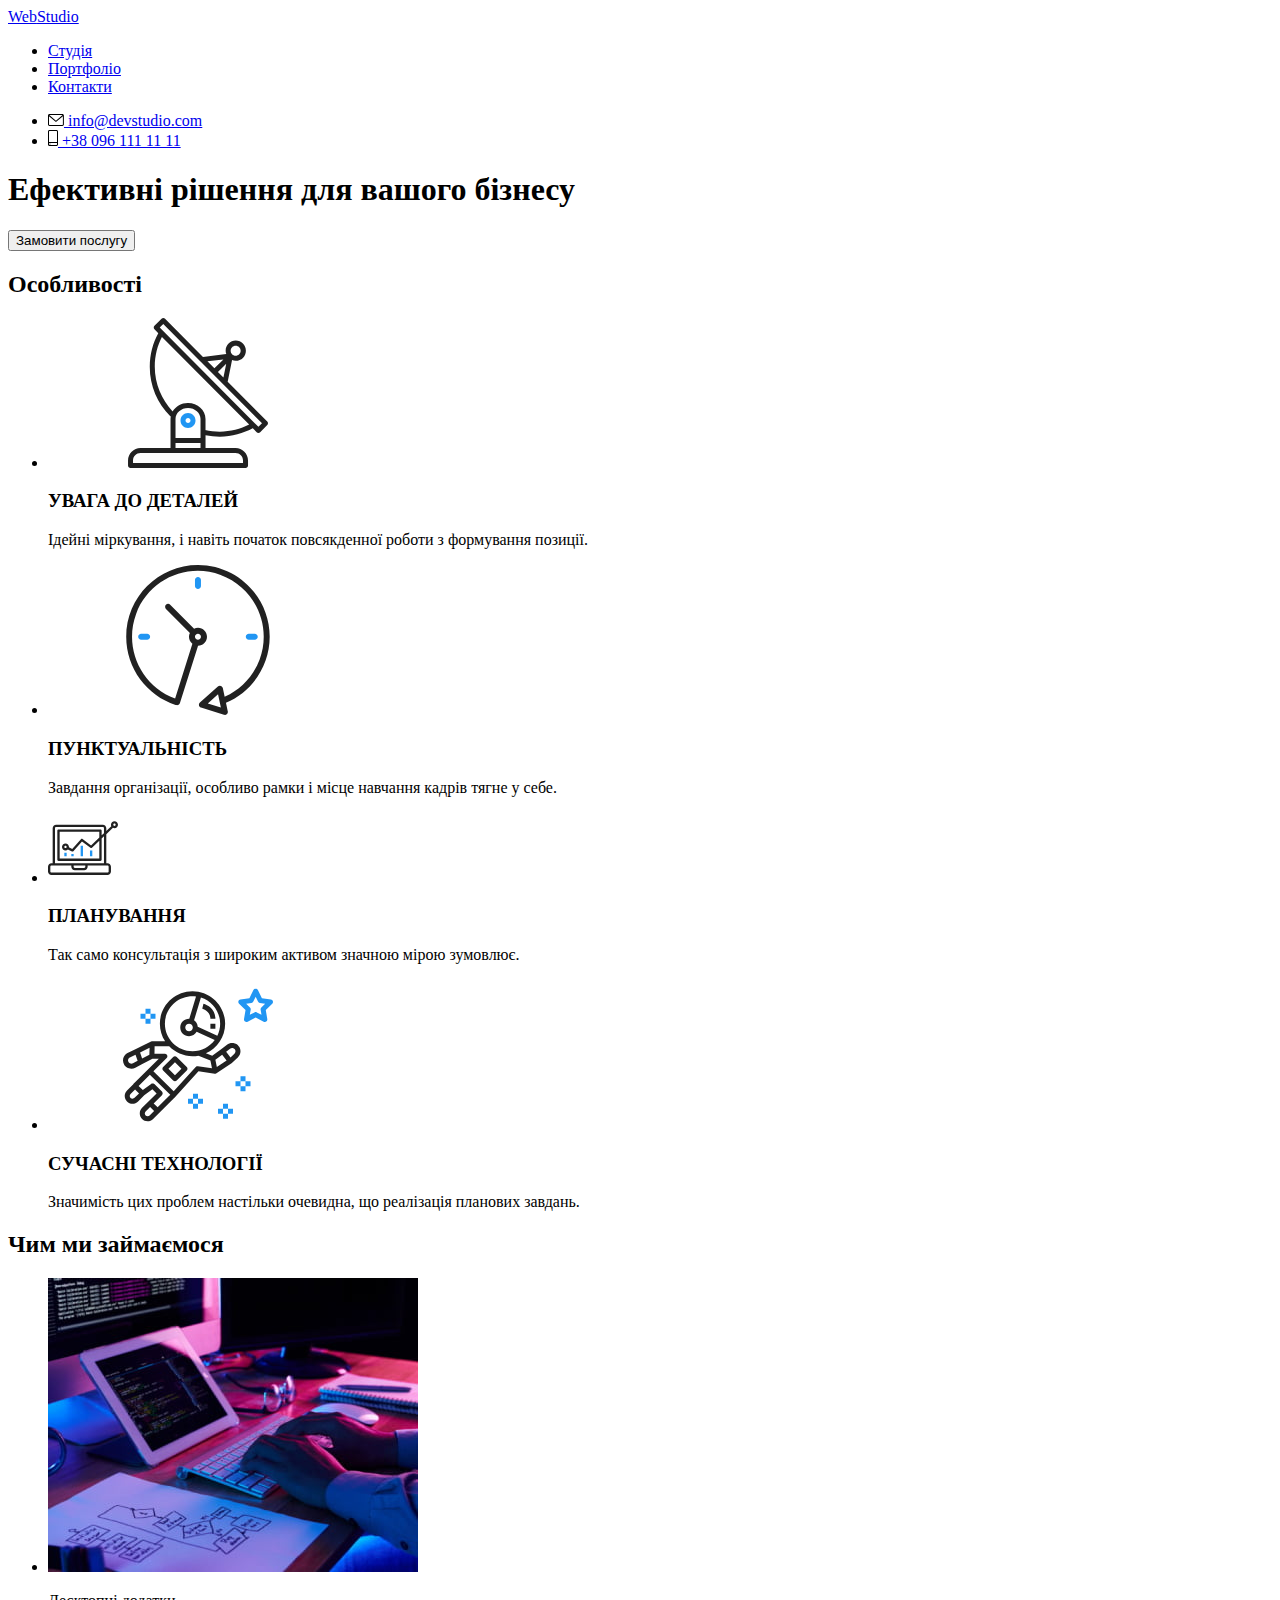
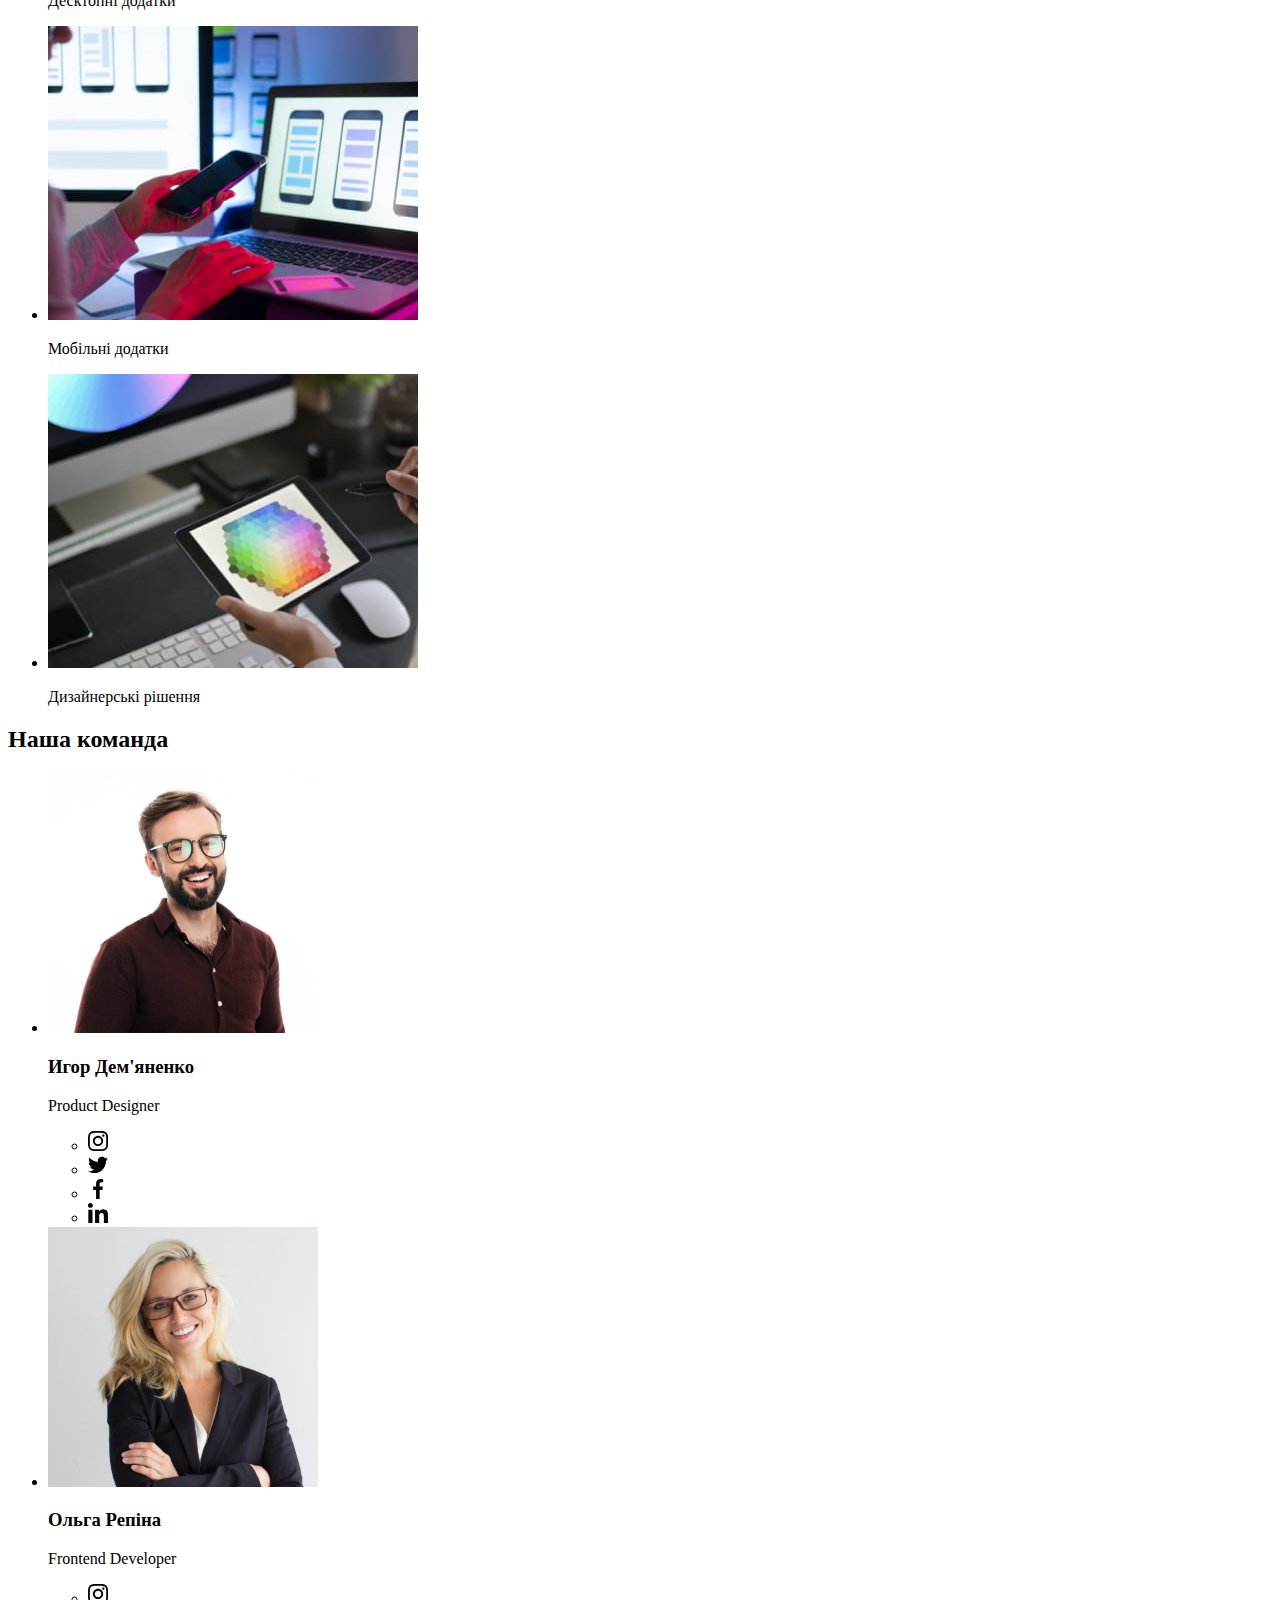
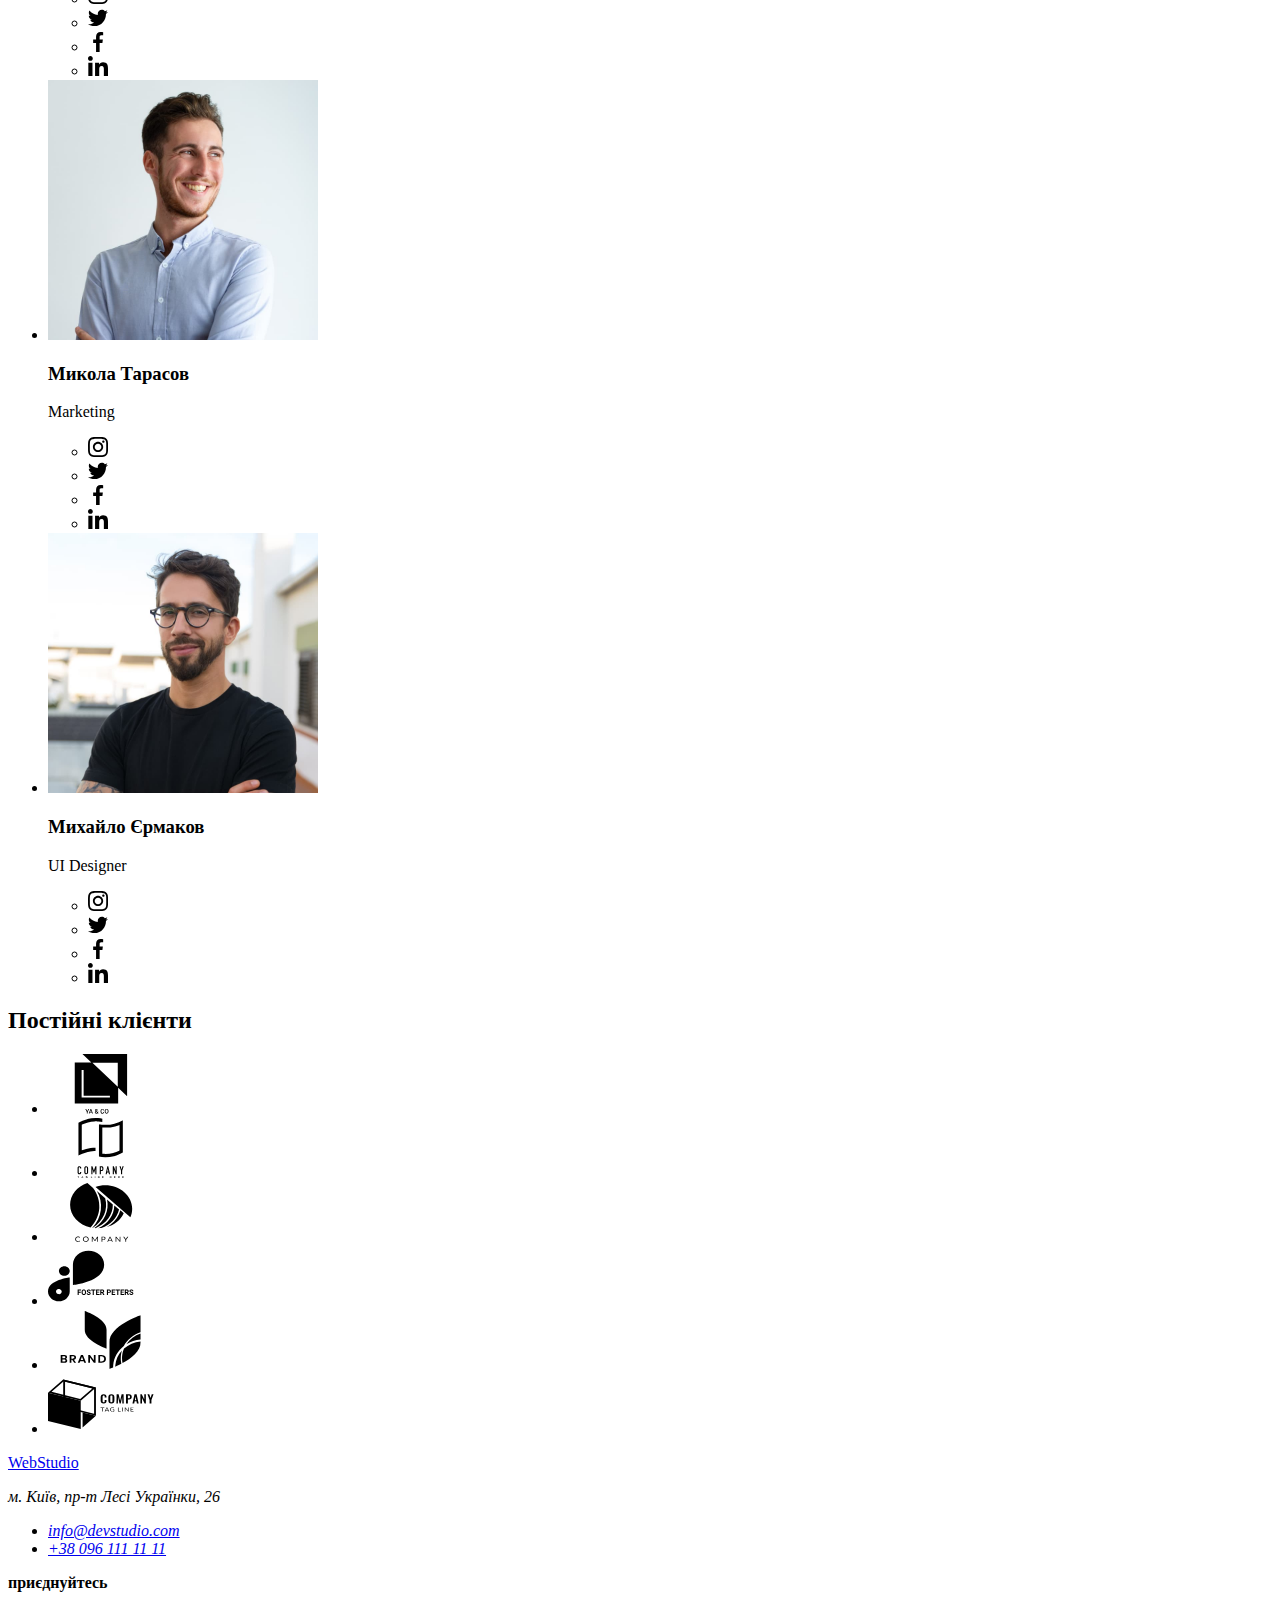
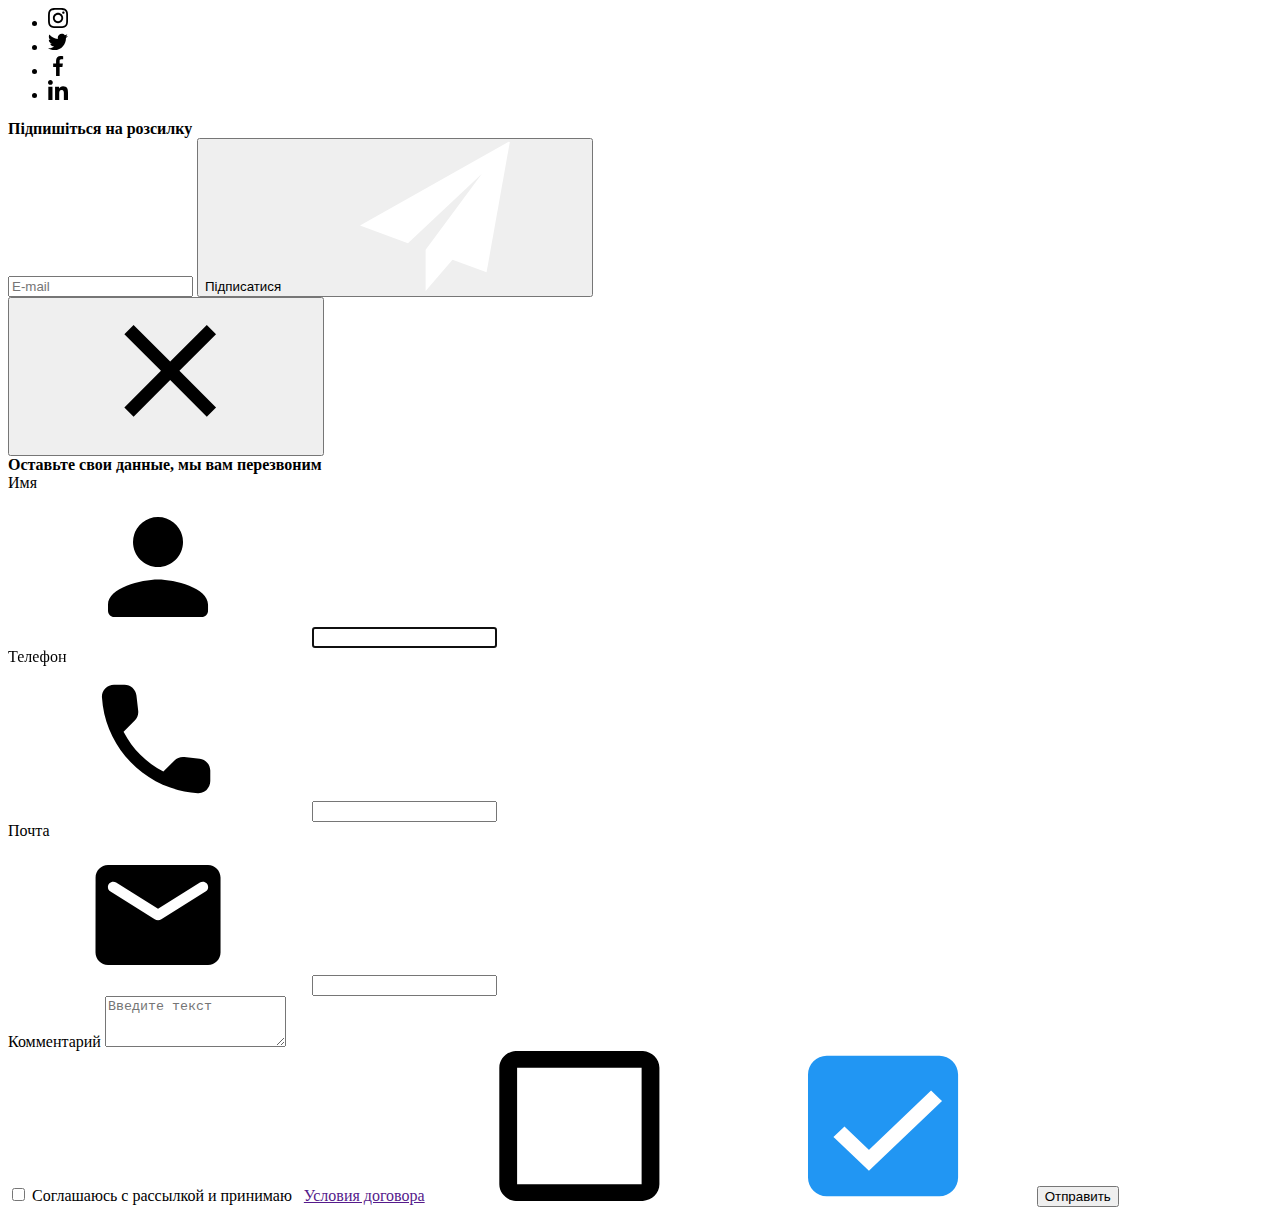
==== commit 5d49fe6c: "Подключены стили main.scss" ====
--- a/index.html
+++ b/index.html
@@ -16,7 +16,7 @@
       crossorigin="anonymous"
       referrerpolicy="no-referrer"
     />
-    <link rel="stylesheet" href="./css/styles.css" />
+    <link rel="stylesheet" href="./scss/main.scss" />
   </head>
 
   <body>
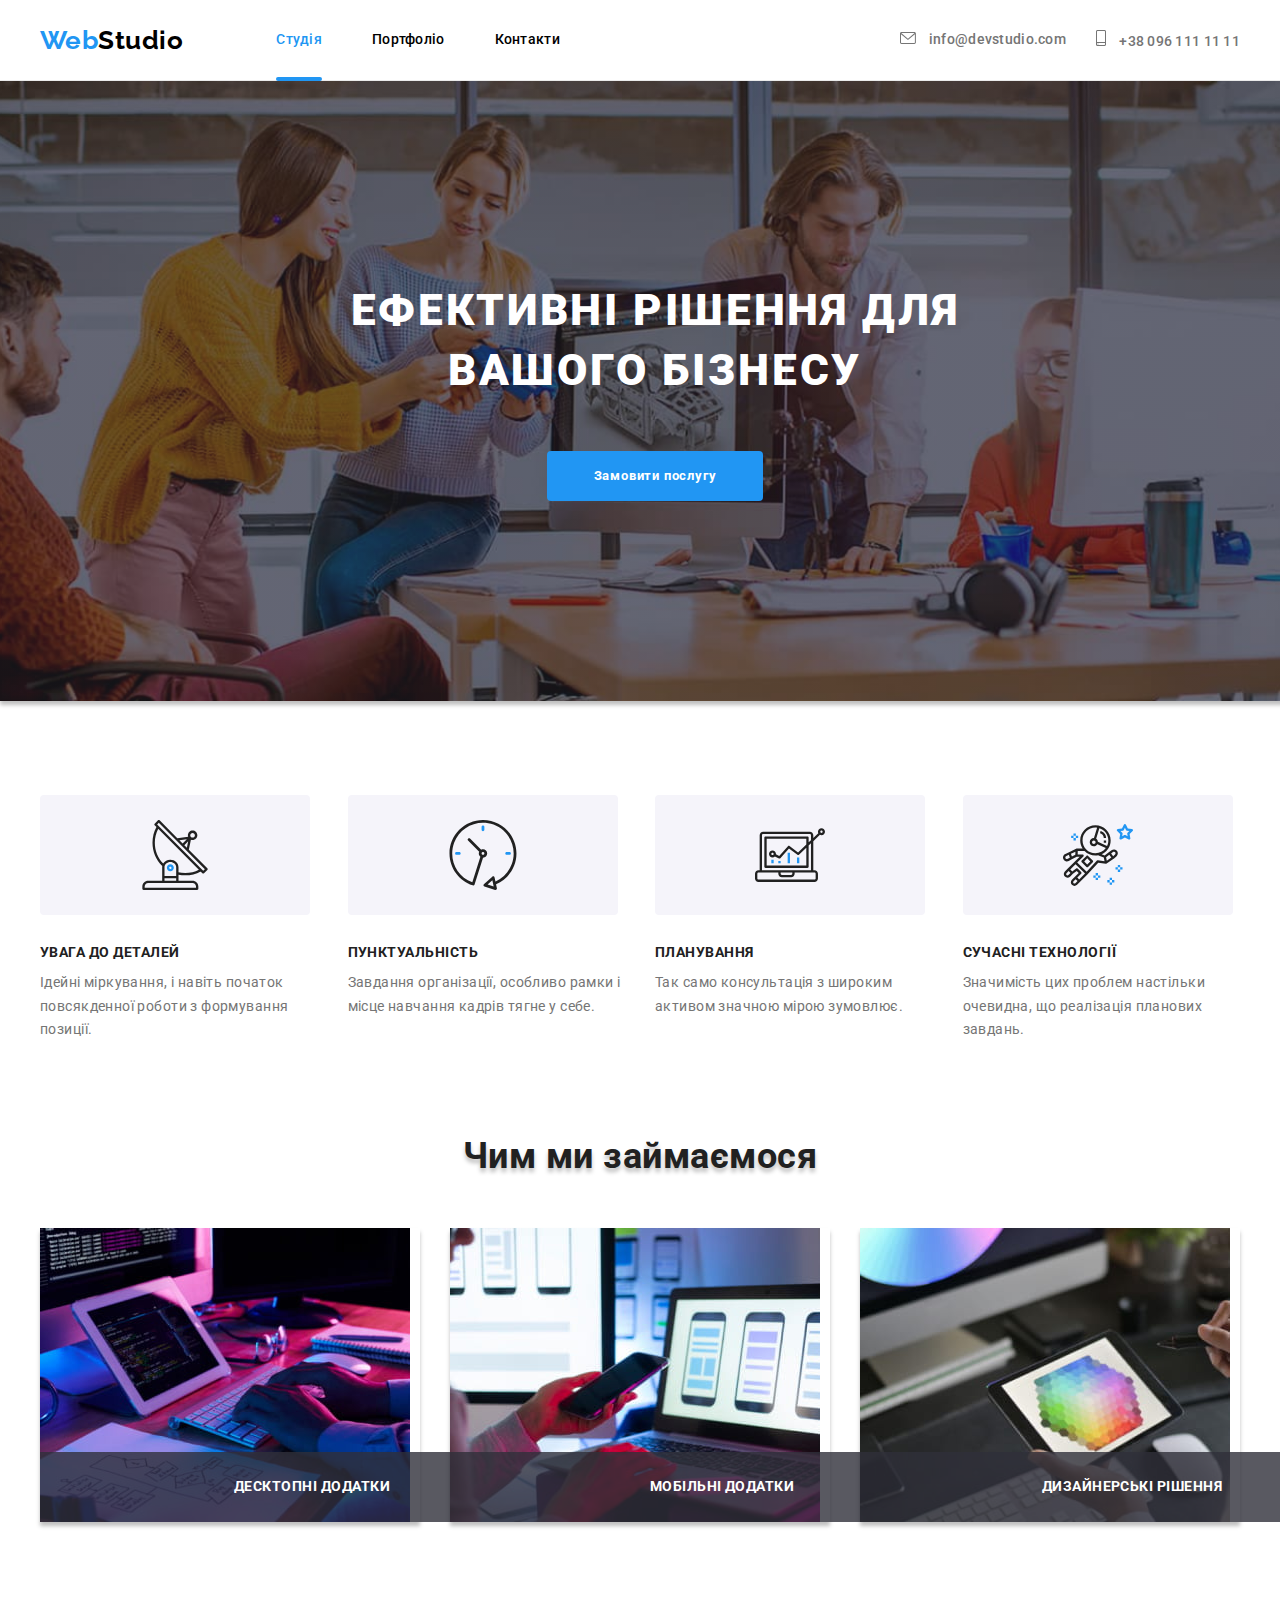
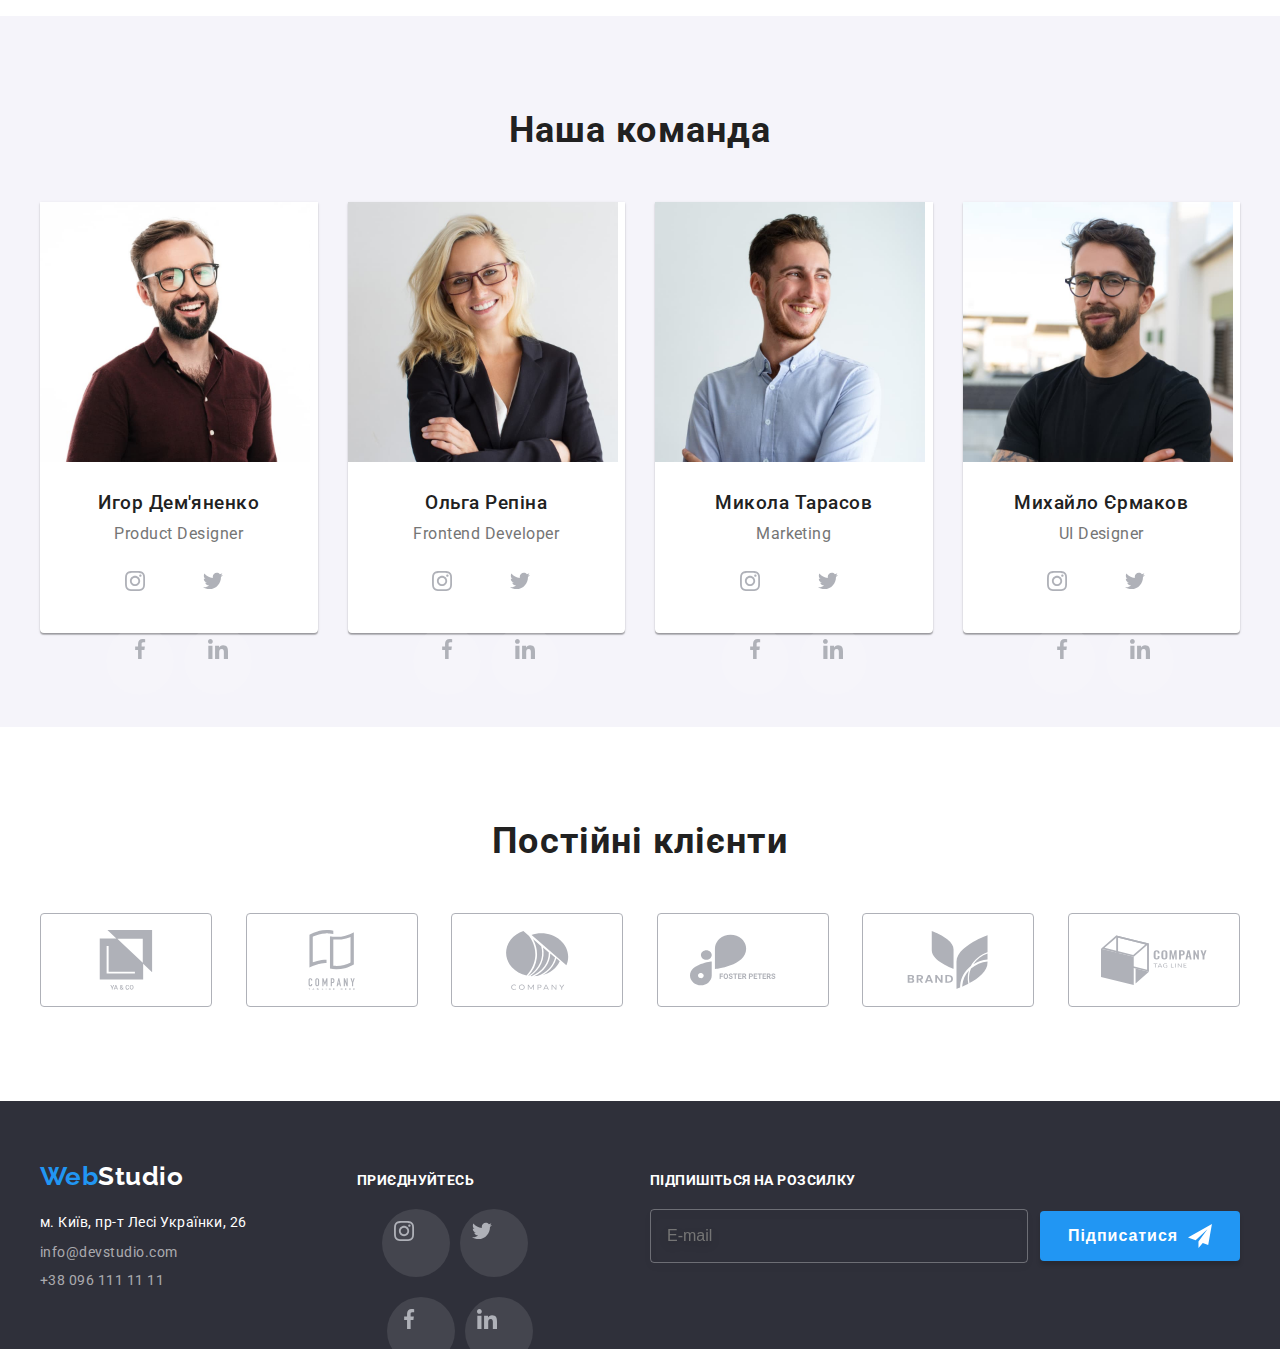
==== commit 50242b83: "Виконано рефакторинг CSS-коду проекту, використовуючи препроцесор SASS." ====
--- a/index.html
+++ b/index.html
@@ -16,7 +16,7 @@
       crossorigin="anonymous"
       referrerpolicy="no-referrer"
     />
-    <link rel="stylesheet" href="./scss/main.scss" />
+    <link rel="stylesheet" href="./css/main.min.css" />
   </head>
 
   <body>
--- a/css/main.min.css
+++ b/css/main.min.css
@@ -0,0 +1 @@
+:root{--primary-text-color: #757575;--title-text-color: #212121;--accent-text-color: #2196f3;--icon-cont-color: rgba(117, 117, 117, 1);--primary-bg-color: #ffffff;--primary-hero-color: #c4c4c4;--hero-bg-color: #2f303a;--team-bg-color: #f5f4fa;--btn-bg-color: #f5f4fa;--footer-link-color: rgba(255, 255, 255, 0.6);--btn-hover-color: #188ce8;--text-logo-color: rgba(0, 0, 0, 1);--text-shadow-color: 0px 4px 4px rgba(0, 0, 0, 0.25);--social-icon-color: #afb1b8;--cubic-bezier: cubic-bezier(0.4, 0, 0.2, 1);--card-set-gap: 30px;--border-cont-icon: rgba(0, 0, 0, 1);--border-header-color: #ececec}body{background-color:var(--primary-bg-color);font-family:Roboto,sans-serif;font-size:16px;letter-spacing:.03em;margin:0}ul{padding:0;margin:0;list-style:none;letter-spacing:inherit}p,h1,h2,h3,h4,h5,h6,p{margin:0}img{display:block;max-width:100%;height:auto}button{cursor:pointer;border:1px solid rgba(0,0,0,0)}a{text-decoration:none;color:inherit}.current{color:var(--accent-text-color)}.visually-hidden{position:absolute;white-space:nowrap;width:1px;height:1px;overflow:hidden;border:0;padding:0;clip:rect(0 0 0 0);-webkit-clip-path:inset(50%);clip-path:inset(50%);margin:-1px}.container{max-width:1200px;width:100%;padding:0px 15px;margin:0 auto}.section{padding-top:94px;padding-bottom:94px}.section__title{font-weight:700;font-size:36px;line-height:1.16;text-align:center;letter-spacing:.03em;margin-top:0;margin-bottom:50px;color:var(--title-text-color)}.header{border-bottom:1px solid var(--border-header-color)}.header__wrap{display:flex;align-items:center;margin:0 auto;max-width:1200px;width:100%;padding:0px 15px}.logo{display:block;max-width:145px;width:100%;font-family:"Raleway";font-weight:700;font-size:26px;line-height:1.19;color:var(--text-logo-color);text-decoration:none}.logo__accent{color:var(--accent-text-color)}.nav,.nav-filter{display:flex;align-items:center;justify-content:center}.nav__list{display:flex;align-items:center;margin-left:93px}.nav__item{position:relative}.nav__item:not(:last-child){margin-right:50px}.nav__link,.site-cont__link{font-weight:500;font-size:14px;line-height:1.14;letter-spacing:.02em;text-decoration:none;transition:color 250ms var(--cubic-bezier)}.nav__link{display:inline-block;padding-top:32px;padding-bottom:32px}.nav__link:hover,.nav__link:focus{color:var(--accent-text-color);transition:color 250ms var(--cubic-bezier)}.nav__link--current{color:var(--accent-text-color)}.nav__link--current::after{position:absolute;left:0;bottom:-1px;display:block;content:"";width:100%;height:4px;background-color:var(--accent-text-color);border-radius:2px}.site-cont{display:flex;align-items:center;justify-content:center;margin-left:auto}.site-cont__item{margin-left:30px}.site-cont__item:first-child{margin-left:0px}.site-cont__link{display:inline-block;padding-top:16px;padding-bottom:16px;color:var(--primary-text-color)}.site-cont__icon{display:inline-block;fill:currentColor;border:var(--border-cont-icon);margin-right:10px;transition:fill 250ms var(--cubic-bezier)}.site-cont__link:hover,.site-cont__link:focus,.site-cont__link:active{color:var(--accent-text-color);transition:color 250ms var(--cubic-bezier)}.hero{display:block;width:100%;padding:200px 15px;background-color:var(--primary-hero-color);background-image:linear-gradient(to right, rgba(47, 48, 58, 0.4), rgba(47, 48, 58, 0.4)),url(../images/Img14.jpg);background-repeat:no-repeat;background-position:center;background-size:cover;box-shadow:var(--text-shadow-color);text-align:center}.hero__title{max-width:696px;margin:0 auto 50px;color:var(--primary-bg-color);font-weight:900;font-size:44px;line-height:1.36;letter-spacing:.06em;text-align:center;text-transform:uppercase}.hero__btn{display:inline-block;min-width:216px;min-height:50px;padding:10px 32px;border:1px solid rgba(0,0,0,0);border-radius:4px;color:var(--primary-bg-color);background-color:var(--accent-text-color);font-family:inherit;font-weight:700;line-height:1.88;letter-spacing:.06em;align-items:center;text-align:center;cursor:pointer;transition:background-color 250ms var(--cubic-bezier)}.hero__btn:hover,.hero__btn:focus{background-color:var(--btn-hover-color)}.feature__cardset,.team__list{display:flex;flex-wrap:wrap}.feature__card,.team__item{width:calc((100% - 90px)/4);margin-right:30px;align-items:center}.feature__card:nth-child(4n),.team__item:nth-child(4n){margin-right:0}.feature__wrapper{display:flex;align-items:center;justify-content:center;width:270px;height:120px;background:var(--btn-bg-color);background-position:center;border-radius:4px;margin-bottom:30px}.feature__icon{width:70px;height:70px}.feature__title{margin-top:0;margin-bottom:10px;color:var(--title-text-color);font-weight:700;font-size:14px;line-height:1.14;text-transform:uppercase}.feature__text{margin-top:0;margin-bottom:0;color:var(--primary-text-color);font-size:14px;font-weight:400;line-height:1.71;letter-spacing:.03em}.work{padding-top:0;padding-bottom:94px}.work__title{margin-bottom:50px;font-weight:700;font-size:36px;line-height:1.16;text-align:center;color:var(--title-text-color)}.shadow{text-shadow:var(--text-shadow-color)}.work__setbox{display:flex;flex-wrap:wrap}.work__box{position:relative;width:calc((100% - 60px)/3);margin-right:30px;align-items:center;box-shadow:var(--text-shadow-color)}.work__box:nth-child(3n){margin-right:0}.work__text{position:absolute;display:block;width:100%;padding:27px 82px;margin:0;bottom:0;font-weight:700;font-size:14px;line-height:1.14;color:var(--primary-bg-color);background-color:rgba(47,48,58,.8);text-transform:uppercase;text-align:center}.team{background-color:var(--team-bg-color)}.team__list{display:flex;flex-wrap:wrap}.team__item{background-color:var(--primary-bg-color);box-shadow:0px 1px 3px rgba(0,0,0,.12),0px 1px 1px rgba(0,0,0,.14),0px 2px 1px rgba(0,0,0,.2);border-radius:0px 0px 4px 4px}.team__card-text{text-align:center;padding:30px 0}.team__subtitle{margin-bottom:10px;color:var(--title-text-color);font-weight:500;line-height:1.19;text-align:center}.team__text{color:var(--primary-text-color);font-weight:400;line-height:1.19;text-align:center;margin-bottom:16px}.person{display:flex;flex-wrap:wrap;justify-content:center;max-width:206px;max-height:44px;margin-left:auto;margin-right:auto}.person__item:not(:last-child){margin-right:10px}.person__link{display:block;width:44px;height:44px;border-radius:50%;border:inherit;padding:12px;color:var(--social-icon-color);fill:var(--social-icon-color);background:rgba(255,255,255,.1);transition-property:fill background-color;transition-duration:250ms;transition-timing-function:var(--cubic-bezier)}.person__icon{width:20px;height:20px;fill:currentColor}.person__link:hover,.person__link:focus{color:var(--primary-bg-color);background-color:var(--accent-text-color)}.company__list{display:flex;justify-content:space-between}.company__item{display:flex;align-items:center;justify-content:center;margin-left:30px}.company__item:nth-child(1){margin-left:0px}.company__link{display:flex;align-items:center;justify-content:center;width:170px;height:92px;fill:var(--social-icon-color);border:1px solid var(--social-icon-color);border-radius:4px;transition-property:fill border;transition-duration:250ms;transition-timing-function:var(--cubic-bezier)}.company__link:hover,.company__link:focus{fill:var(--accent-text-color);border:1px solid var(--accent-text-color);color:var(--accent-text-color)}.footer{background-color:var(--hero-bg-color);padding-top:60px;padding-bottom:60px}.footer__wrap{display:flex;align-items:baseline;margin:0 auto;max-width:1200px;width:100%;padding:0px 15px}.footer__cont{margin-right:86px}.logo--footer,.footer__text{color:var(--primary-bg-color)}.footer__logo{max-width:145px;width:100%}.footer__address{width:231px}.footer__text{margin-top:20px;line-height:1.5}.footer__item{margin-top:9px}.footer__text,.footer__link{font-style:normal;font-size:14px}.footer__link{color:rgba(255,255,255,.6)}.footer__list{margin:0 auto;padding-left:0}.cta{margin-right:auto}.cta__title{width:100%;font-weight:700;font-size:14px;line-height:1.14;letter-spacing:.03em;text-transform:uppercase;color:var(--primary-bg-color)}.person__item--footer{margin-top:20px}.person__link--footer{background:rgba(255,255,255,.1)}.person__link--footer:hover,.person__link--footer:focus{background-color:var(--accent-text-color);fill:var(--primary-bg-color);cursor:pointer}.subscribe{margin-left:auto}.footer-form{display:flex;align-items:center}.subscribe__input{display:flex;align-items:center;width:358px;height:50px;font-weight:400;font-size:16px;line-height:1.25;color:rgba(255,255,255,.6);background-color:rgba(0,0,0,0);border:1px solid rgba(255,255,255,.3);filter:drop-shadow(0px 4px 4px rgba(0, 0, 0, 0.15));border-radius:4px;margin-top:20px;padding-left:16px}.subscribe__input--focus{border:1px solid rgba(255,255,255,.3);outline:none}.footer-btn{display:flex;justify-content:center;align-items:center;font-weight:700;font-size:16px;line-height:1.88;letter-spacing:.06em;width:200px;height:50px;margin-left:12px;margin-top:20px;box-shadow:0px 4px 4px rgba(0,0,0,.15);border:none;border-radius:4px;background-color:var(--accent-text-color);color:var(--primary-bg-color);padding:10px 28px;transition-property:color background-color box-shadow;transition-duration:250ms;transition-timing-function:var(--cubic-bezier)}.footer-btn:hover,.footer-btn:focus{background:var(--btn-hover-color);cursor:pointer}.footer-btn__icon{display:inline-block;width:24px;height:24px;margin-left:10px;fill:var(--primary-bg-color)}.portfolio{background-color:var(--primary-bg-color)}.nav-filter{display:flex;justify-content:center}.filter{display:flex;justify-content:center;width:100%;margin:0;padding:0;margin-bottom:50px}.filter>.item{margin-right:8px}.filter>.item:nth-child(5n){margin-right:0}.filter .button:hover,.filter .button:focus{color:var(--primary-bg-color);background-color:var(--accent-text-color);box-shadow:0px 4px 4px 0px rgba(0,0,0,.25)}.button{display:inline-block;padding:6px 22px;background-color:var(--btn-bg-color);color:var(--title-text-color);border:1px solid #eee;border-radius:4px;font-family:Roboto,sans-serif;font-style:inherit;font-size:16px;font-weight:500;line-height:1.62;text-align:center;cursor:pointer;transition:background-color 250ms cubic-bezier(0.4, 0, 0.2, 1),color 250ms cubic-bezier(0.4, 0, 0.2, 1),box-shadow 250ms cubic-bezier(0.4, 0, 0.2, 1)}.card-set{padding:0;margin:0;list-style:none;display:flex;flex-wrap:wrap;margin-left:calc(-1*var(--card-set-gap));margin-top:calc(-1*var(--card-set-gap))}.card-set .card-set__item{flex-basis:calc(33.3333333333% - var(--card-set-gap));border:1px solid #eee;background:#fff;transition:box-shadow 250ms cubic-bezier(0.4, 0, 0.2, 1);margin-left:var(--card-set-gap);margin-top:var(--card-set-gap)}.card-set__item{max-height:404px;border:1px solid #eee;background:#fff;transition:box-shadow 250ms cubic-bezier(0.4, 0, 0.2, 1)}.card-set__item:hover,.card-set__item:focus{box-shadow:0px 1px 1px rgba(0,0,0,.12),0px 4px 4px rgba(0,0,0,.06),1px 4px 6px rgba(0,0,0,.16)}.card__thumb{position:relative;overflow:hidden}.card__overlay{position:absolute;top:0;left:0;transform:translateY(100%);opacity:0;width:100%;height:100%;background-color:rgba(33,150,243,.9);transition:transform 250ms cubic-bezier(0.4, 0, 0.2, 1),opacity 250ms cubic-bezier(0.4, 0, 0.2, 1)}.card__absolute{position:absolute;display:flex;top:50%;left:50%;transform:translate(-50%, -50%)}.card__overlay-text{position:absolute;min-width:322px;min-height:168px;top:50%;left:50%;transform:translate(-50%, -50%);font-family:Roboto;font-weight:400;font-size:18px;line-height:1.56;color:var(--primary-bg-color)}.card-set__item:hover .card__overlay{opacity:1;transform:translateY(0)}.product{max-width:100%;padding:20px 24px}.product__heading{color:var(--title-text-color);font-weight:700;font-size:18px;line-height:2;letter-spacing:.06em}.product__text{margin-top:4px;color:var(--primary-text-color);line-height:1.88}.bacdrop{position:fixed;top:0;left:0;width:100%;height:100%;background-color:rgba(0,0,0,.2);opacity:1;transition:opacity 250ms cubic-bezier(0.4, 0, 0.2, 1)}.bacdrop.is-hidden{opacity:0;pointer-events:none}.backdrop.is-hidden .modal{transform:translate(-50%, -50%) scale(1.1)}.modal{position:absolute;top:50%;left:50%;transform:translate(-50%, -50%);min-height:581px;min-width:528px;border-radius:4px;background-color:var(--primary-bg-color);transform:translate(-50%, -50%) scale(1);transition:transform 250ms cubic-bezier(0.4, 0, 0.2, 1);padding:40px}.close-btn{position:absolute;top:8px;right:8px;transform:translate(-8%, -8%);display:flex;justify-content:center;align-items:center;width:30px;height:30px;border-radius:50%;border:1px solid rgba(0,0,0,.1);color:var(--text-logo-color);background-color:inherit;cursor:pointer;padding:0;margin:0;transition:color 250ms cubic-bezier(0.4, 0, 0.2, 1)}.close-btn:hover,.close-btn:focus{fill:var(--accent-text-color);color:var(--accent-text-color)}.close-icon{display:flex;width:18px;height:18px;fill:currentColor}.form{display:flex;flex-direction:column;align-items:center;width:448px;text-align:left;padding:0}.form-title{font-weight:700;font-size:20px;line-height:1.15;text-align:center;letter-spacing:.03em;color:var(--title-text-color);margin-bottom:12px}.role-group{width:100%;margin-bottom:20px;font-size:16px;line-height:1.125}.form-label{display:block;font-weight:400;font-size:12px;line-height:1.17;letter-spacing:.01em;color:var(--primary-text-color);margin-bottom:4px;padding:0}.form-field{position:relative;width:100%;margin-bottom:10px}.form-input{width:100%;min-height:40px;padding-left:42px;border:1px solid rgba(33,33,33,.2);border-radius:4px;color:var(--primary-text-color);outline:none;transition:border 250ms cubic-bezier(0.4, 0, 0.2, 1)}.form-input:focus-within,.form-input:hover,.form-input:focus{cursor:pointer;border:1px solid var(--accent-text-color)}.icon-input{position:absolute;align-items:center;left:12px;top:50%;transform:translateY(-50%);width:18px;height:18px;fill:currentColor;transition:fill 250ms cubic-bezier(0.4, 0, 0.2, 1)}.form-field:focus-within>.icon-input,.form-field:hover>.icon-input,.form-field:focus>.icon-input{cursor:pointer;fill:var(--accent-text-color)}.form-comment{display:block;resize:none;width:100%;min-height:120px;margin:0;padding:12px 16px;border:1px solid rgba(33,33,33,.2);border-radius:4px;color:rgba(117,117,117,.5);outline:none;transition:border 250ms cubic-bezier(0.4, 0, 0.2, 1)}.form-comment:focus-within,.form-comment:hover,.form-comment:focus{cursor:pointer;border:1px solid var(--accent-text-color)}.form-comment::-moz-placeholder{color:rgba(117,117,117,.5);font-weight:400;font-size:14px;line-height:1.14;letter-spacing:.01em}.form-comment:-ms-input-placeholder{color:rgba(117,117,117,.5);font-weight:400;font-size:14px;line-height:1.14;letter-spacing:.01em}.form-comment::placeholder{color:rgba(117,117,117,.5);font-weight:400;font-size:14px;line-height:1.14;letter-spacing:.01em}.form-agreement{position:relative;display:flex;align-items:center;padding-left:24px;margin-bottom:30px;font-weight:400;font-size:14px;line-height:1.71;letter-spacing:.03em;color:var(--primary-text-color)}.form-agreement a{color:var(--accent-text-color)}.icon-input-check{position:absolute;left:0;top:50%;transform:translateY(-50%);width:16px;height:15px;opacity:1;transition:opacity 250ms cubic-bezier(0.4, 0, 0.2, 1);outline:none}.checkbox:checked~.icon-input-check{opacity:0}.icon-input-checked{position:absolute;left:0;top:50%;transform:translateY(-50%);width:16px;height:15px;opacity:0;fill:var(--accent-text-color);transition:opacity 250ms cubic-bezier(0.4, 0, 0.2, 1)}.checkbox:checked~.icon-input-checked{opacity:1}.form-btn{display:flex;align-items:center;justify-content:center;width:200px;height:50px;padding:0;font-weight:700;font-size:16px;line-height:1.88;letter-spacing:.06em;text-align:center;background:var(--accent-text-color);box-shadow:0px 4px 4px rgba(0,0,0,.15);color:var(--primary-bg-color);border-radius:4px;border:none}.form-btn:hover,.form-btn:focus{background:var(--btn-hover-color);transition:background-color 250ms cubic-bezier(0.4, 0, 0.2, 1),color 250ms cubic-bezier(0.4, 0, 0.2, 1),box-shadow 250ms cubic-bezier(0.4, 0, 0.2, 1)}/*# sourceMappingURL=main.min.css.map */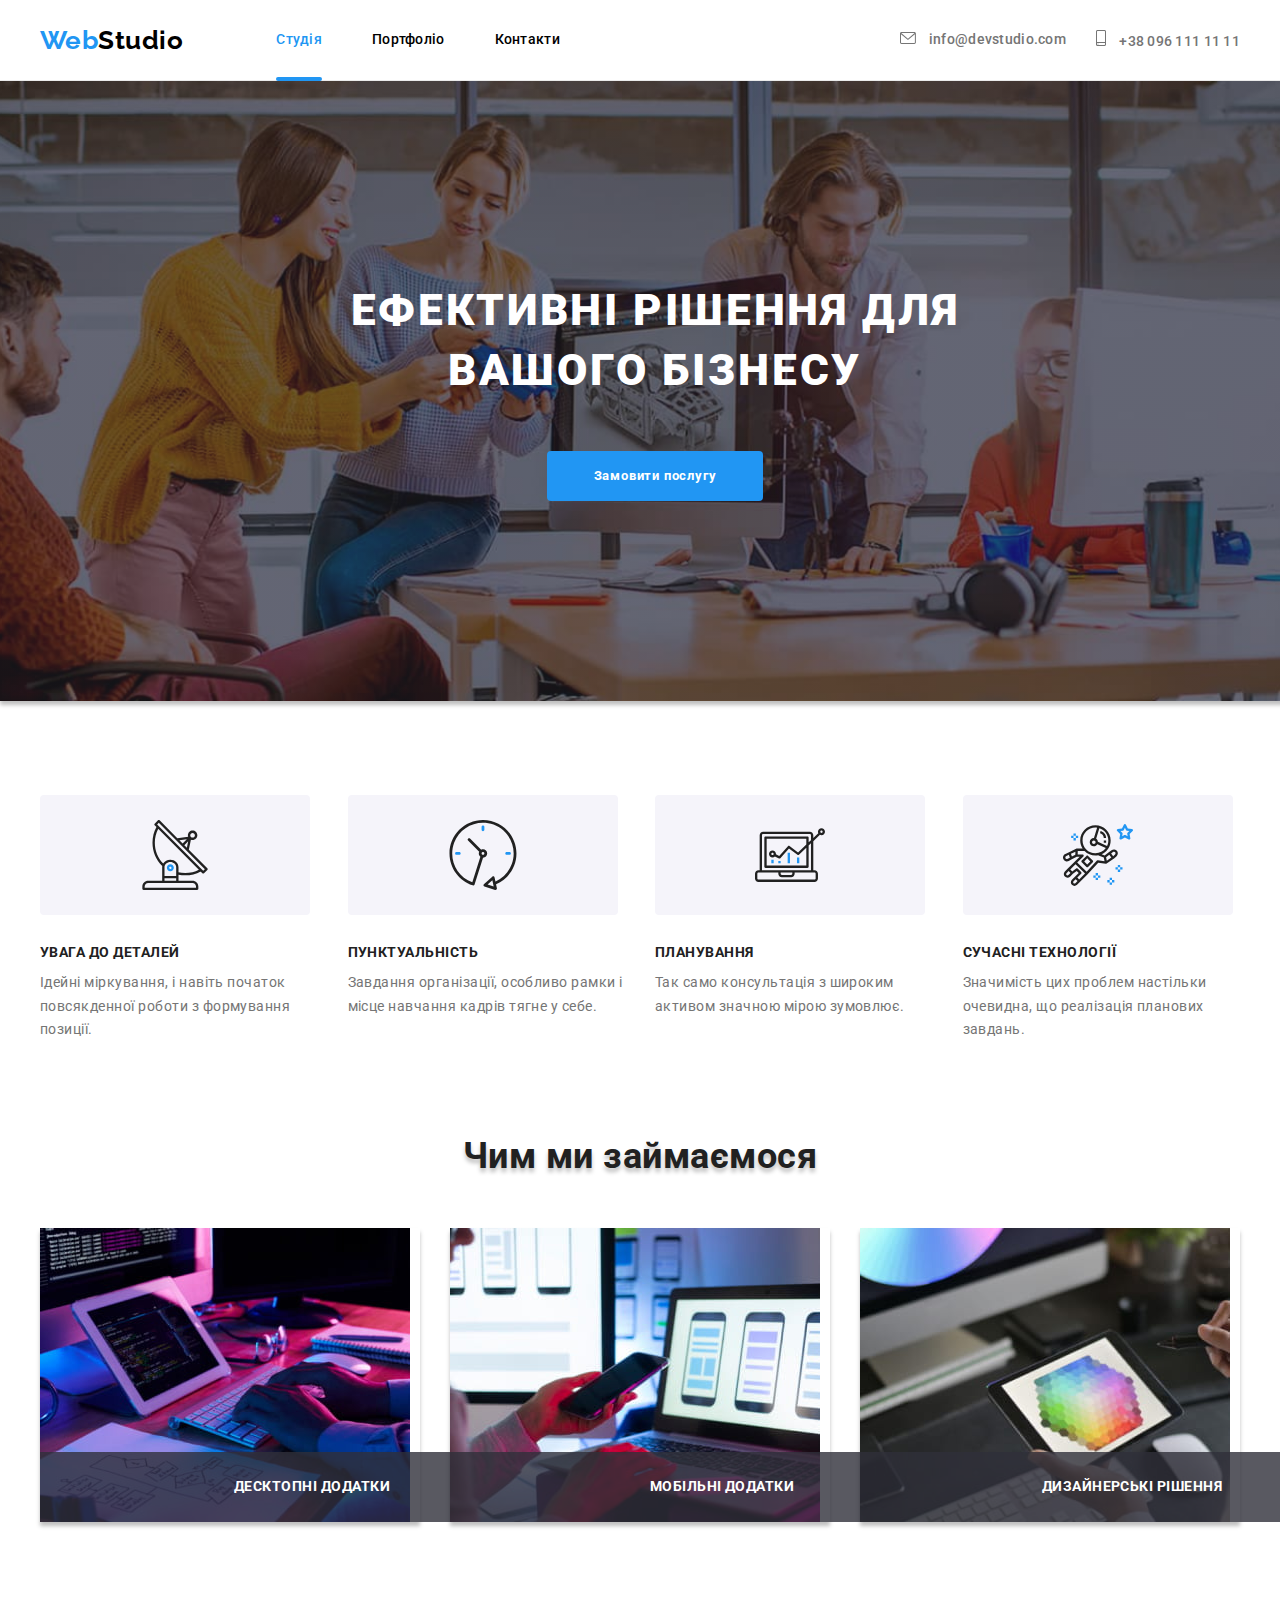
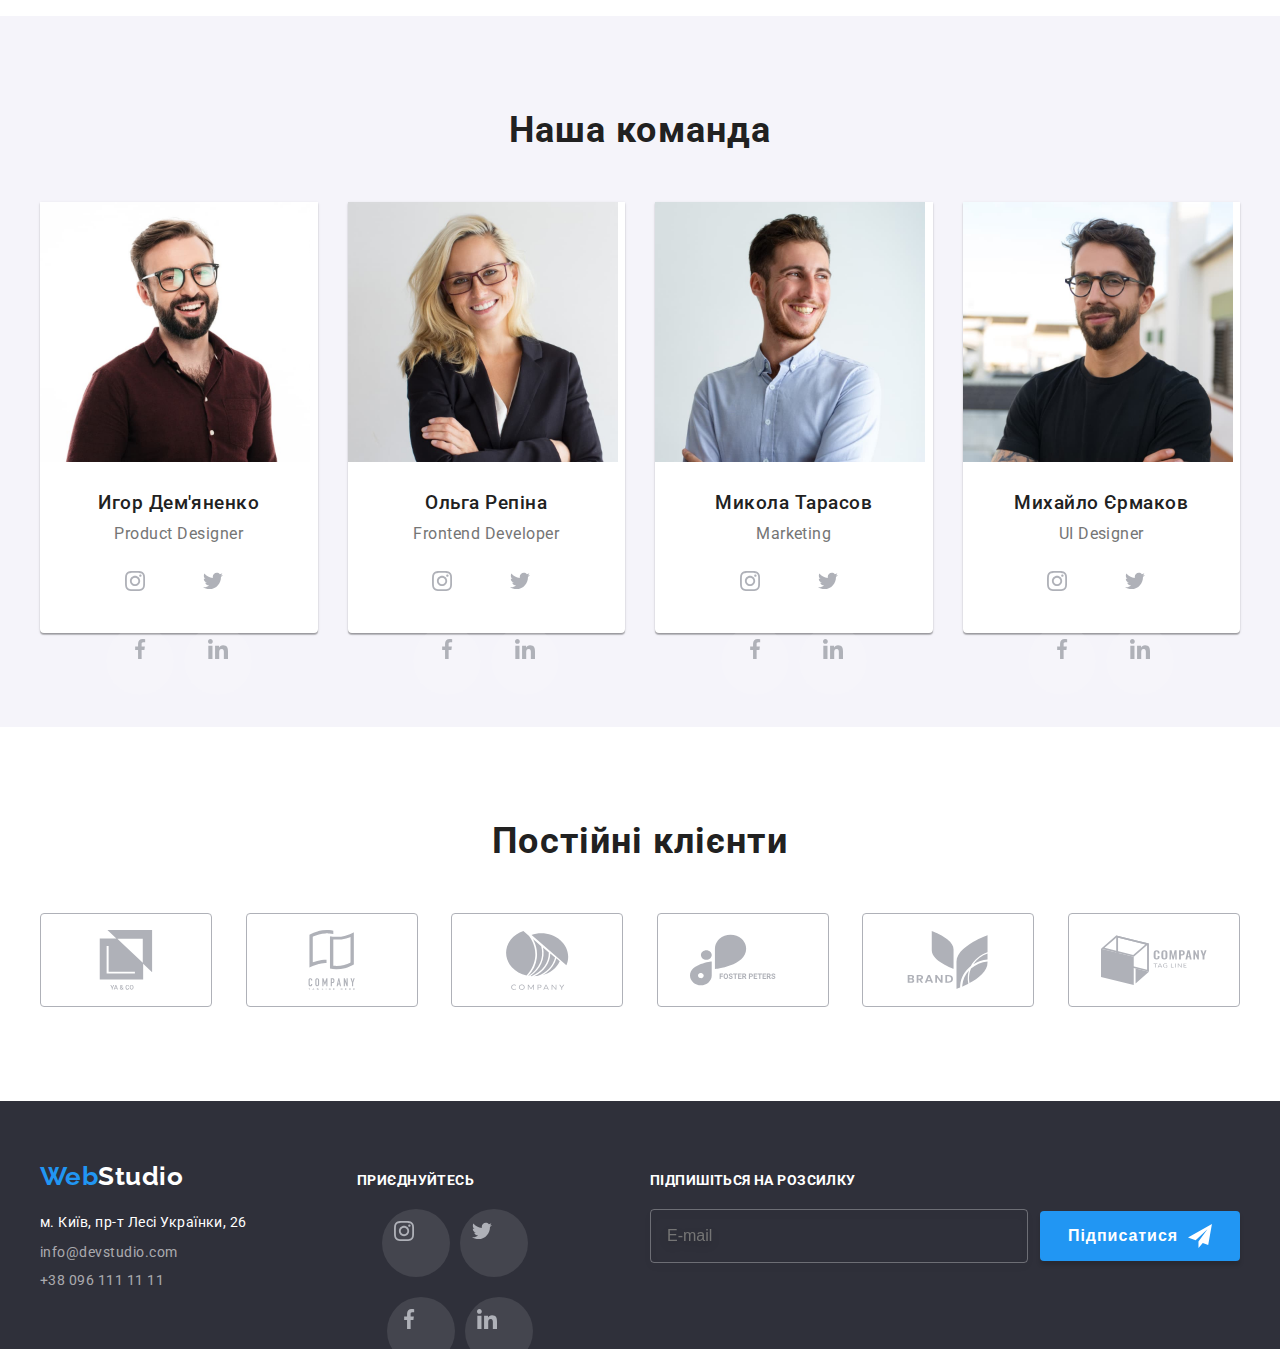
==== commit d9771bdb: "Проблема с файлом" ====
--- a/index.html
+++ b/index.html
@@ -63,7 +63,7 @@
       </div>
       <section class="feature section">
         <div class="container">
-          <h2 class="section-title visually-hidden" aria-hidden="true" tabindex="-1">
+          <h2 class="section-title title visually-hidden" aria-hidden="true" tabindex="-1">
             Особливості
           </h2>
           <ul class="feature__cardset">
@@ -135,7 +135,7 @@
       </section>
       <section class="team section">
         <div class="container">
-          <h2 class="section__title">Наша команда</h2>
+          <h2 class="section__title title">Наша команда</h2>
           <ul class="team__list">
             <li class="team__item">
               <div class="team__card">
@@ -378,7 +378,7 @@
         </div>
       </section>
       <section class="section company">
-        <h2 class="section__title">Постійні клієнти</h2>
+        <h2 class="section__title title">Постійні клієнти</h2>
         <div class="container">
           <ul class="company__list">
             <li class="company__item">
@@ -448,29 +448,29 @@
         <div class="cta">
           <strong class="cta__title">приєднуйтесь</strong>
           <ul class="person">
-            <li class="person__item person__item--footer">
-              <a class="person__link person__link--footer" href="#">
+            <li class="person__item person__item--top">
+              <a class="person__link person__link--color" href="#">
                 <svg width="20" height="20" aria-label="Перейти в Instagram">
                   <use href="./images/icons.svg/sprite.svg#icon-instagram2"></use>
                 </svg>
               </a>
             </li>
-            <li class="person__item person__item--footer">
-              <a class="person__link person__link--footer" href="#">
+            <li class="person__item person__item--top">
+              <a class="person__link person__link--color" href="#">
                 <svg width="20" height="20" aria-label="Перейти в Twitter">
                   <use href="./images/icons.svg/sprite.svg#icon-twitter1"></use>
                 </svg>
               </a>
             </li>
-            <li class="person__item person__item--footer">
-              <a class="person__link person__link--footer" href="#">
+            <li class="person__item person__item--top">
+              <a class="person__link person__link--color" href="#">
                 <svg width="20" height="20" aria-label="Перейти в Facebook">
                   <use href="./images/icons.svg/sprite.svg#icon-facebook3"></use>
                 </svg>
               </a>
             </li>
-            <li class="person__item person__item--footer">
-              <a class="person__link person__link--footer" href="#">
+            <li class="person__item person__item--top">
+              <a class="person__link person__link--colorr" href="#">
                 <svg width="20" height="20" aria-label="Перейти в Linkedin">
                   <use href="./images/icons.svg/sprite.svg#icon-linkedin1"></use>
                 </svg>
@@ -504,22 +504,22 @@
 
     <div class="bacdrop is-hidden" data-modal>
       <div class="modal">
-        <button type="button" class="close-btn" data-modal-close>
-          <svg class="close-icon">
+        <button type="button" class="modal__close-btn" data-modal-close>
+          <svg class="modal__close-btn-icon" width="18px" height="18px">
             <use href="./images/icons.svg/sprite2.svg#icon-close-black-18dp-2-1-1"></use>
           </svg>
         </button>
 
         <form class="form" name="data-transfer" autocomplete="on">
-          <strong class="form-title">Оставьте свои данные, мы вам перезвоним</strong>
-          <div role="group" class="role-group">
-            <label class="form-label" for="user-name">Имя</label>
-            <div class="form-field">
-              <svg class="icon-input">
+          <strong class="form__title">Залиште свої дані, ми вам передзвонимо</strong>
+          <div role="group" class="form__group">
+            <label class="form__label" for="user-name">Им'я</label>
+            <div class="form__field">
+              <svg class="form_icon-input" width="18px" height="18px">
                 <use href="./images/icons.svg/sprite2.svg#icon-person-black-18dp"></use>
               </svg>
               <input
-                class="form-input"
+                class="form__input"
                 type="text"
                 name="user-name"
                 id="user-name"
@@ -529,13 +529,13 @@
                 autofocus
               />
             </div>
-            <label class="form-label" for="user-tel">Телефон</label>
-            <div class="form-field">
-              <svg class="icon-input">
+            <label class="form__label" for="user-tel">Телефон</label>
+            <div class="form__field">
+              <svg class="form_icon-input">
                 <use href="./images/icons.svg/sprite2.svg#icon-phone-black-18dp"></use>
               </svg>
               <input
-                class="form-input"
+                class="form__input"
                 type="tel"
                 name="user-tel"
                 id="user-tel"
@@ -544,13 +544,13 @@
                 required
               />
             </div>
-            <label class="form-label" for="user-mail">Почта</label>
-            <div class="form-field">
-              <svg class="icon-input">
+            <label class="form__label" for="user-mail">Пошта</label>
+            <div class="form__field">
+              <svg class="form_icon-input">
                 <use href="./images/icons.svg/sprite2.svg#icon-email-black-18dp"></use>
               </svg>
               <input
-                class="form-input"
+                class="form__input"
                 type="email"
                 name="user-mail"
                 id="user-mail"
@@ -558,16 +558,16 @@
                 required
               />
             </div>
-            <label class="form-label" for="comment">Комментарий</label>
+            <label class="form__label" for="comment">Коментар</label>
             <textarea
-              class="form-comment"
+              class="form__comment"
               name="comment"
               id="comment"
               rows="3"
-              placeholder="Введите текст"
+              placeholder="Введіть текст"
             ></textarea>
           </div>
-          <label class="form-agreement" for="policy">
+          <label class="form__agreement" for="policy">
             <input
               class="checkbox visually-hidden"
               type="checkbox"
@@ -575,16 +575,16 @@
               id="policy"
               required
             />
-            Соглашаюсь с рассылкой и принимаю &nbsp;
-            <a class="form-link" href="">Условия договора</a>
-            <svg class="icon-input-check">
+            Погоджуюся з розсилкою та приймаю &nbsp;
+            <a class="form__link" href="">Умови договору</a>
+            <svg class="form__icon-check">
               <use href="./images/icons.svg/sprite2.svg#icon-Vector-1"></use>
             </svg>
-            <svg class="icon-input-checked">
+            <svg class="form__icon-checked">
               <use href="./images/icons.svg/sprite2.svg#icon-icon-check"></use>
             </svg>
           </label>
-          <button class="form-btn" type="submit">Отправить</button>
+          <button class="form-btn" type="submit">Відправити</button>
         </form>
       </div>
     </div>
--- a/css/main.min.css
+++ b/css/main.min.css
@@ -1 +1 @@
-:root{--primary-text-color: #757575;--title-text-color: #212121;--accent-text-color: #2196f3;--icon-cont-color: rgba(117, 117, 117, 1);--primary-bg-color: #ffffff;--primary-hero-color: #c4c4c4;--hero-bg-color: #2f303a;--team-bg-color: #f5f4fa;--btn-bg-color: #f5f4fa;--footer-link-color: rgba(255, 255, 255, 0.6);--btn-hover-color: #188ce8;--text-logo-color: rgba(0, 0, 0, 1);--text-shadow-color: 0px 4px 4px rgba(0, 0, 0, 0.25);--social-icon-color: #afb1b8;--cubic-bezier: cubic-bezier(0.4, 0, 0.2, 1);--card-set-gap: 30px;--border-cont-icon: rgba(0, 0, 0, 1);--border-header-color: #ececec}body{background-color:var(--primary-bg-color);font-family:Roboto,sans-serif;font-size:16px;letter-spacing:.03em;margin:0}ul{padding:0;margin:0;list-style:none;letter-spacing:inherit}p,h1,h2,h3,h4,h5,h6,p{margin:0}img{display:block;max-width:100%;height:auto}button{cursor:pointer;border:1px solid rgba(0,0,0,0)}a{text-decoration:none;color:inherit}.current{color:var(--accent-text-color)}.visually-hidden{position:absolute;white-space:nowrap;width:1px;height:1px;overflow:hidden;border:0;padding:0;clip:rect(0 0 0 0);-webkit-clip-path:inset(50%);clip-path:inset(50%);margin:-1px}.container{max-width:1200px;width:100%;padding:0px 15px;margin:0 auto}.section{padding-top:94px;padding-bottom:94px}.section__title{font-weight:700;font-size:36px;line-height:1.16;text-align:center;letter-spacing:.03em;margin-top:0;margin-bottom:50px;color:var(--title-text-color)}.header{border-bottom:1px solid var(--border-header-color)}.header__wrap{display:flex;align-items:center;margin:0 auto;max-width:1200px;width:100%;padding:0px 15px}.logo{display:block;max-width:145px;width:100%;font-family:"Raleway";font-weight:700;font-size:26px;line-height:1.19;color:var(--text-logo-color);text-decoration:none}.logo__accent{color:var(--accent-text-color)}.nav,.nav-filter{display:flex;align-items:center;justify-content:center}.nav__list{display:flex;align-items:center;margin-left:93px}.nav__item{position:relative}.nav__item:not(:last-child){margin-right:50px}.nav__link,.site-cont__link{font-weight:500;font-size:14px;line-height:1.14;letter-spacing:.02em;text-decoration:none;transition:color 250ms var(--cubic-bezier)}.nav__link{display:inline-block;padding-top:32px;padding-bottom:32px}.nav__link:hover,.nav__link:focus{color:var(--accent-text-color);transition:color 250ms var(--cubic-bezier)}.nav__link--current{color:var(--accent-text-color)}.nav__link--current::after{position:absolute;left:0;bottom:-1px;display:block;content:"";width:100%;height:4px;background-color:var(--accent-text-color);border-radius:2px}.site-cont{display:flex;align-items:center;justify-content:center;margin-left:auto}.site-cont__item{margin-left:30px}.site-cont__item:first-child{margin-left:0px}.site-cont__link{display:inline-block;padding-top:16px;padding-bottom:16px;color:var(--primary-text-color)}.site-cont__icon{display:inline-block;fill:currentColor;border:var(--border-cont-icon);margin-right:10px;transition:fill 250ms var(--cubic-bezier)}.site-cont__link:hover,.site-cont__link:focus,.site-cont__link:active{color:var(--accent-text-color);transition:color 250ms var(--cubic-bezier)}.hero{display:block;width:100%;padding:200px 15px;background-color:var(--primary-hero-color);background-image:linear-gradient(to right, rgba(47, 48, 58, 0.4), rgba(47, 48, 58, 0.4)),url(../images/Img14.jpg);background-repeat:no-repeat;background-position:center;background-size:cover;box-shadow:var(--text-shadow-color);text-align:center}.hero__title{max-width:696px;margin:0 auto 50px;color:var(--primary-bg-color);font-weight:900;font-size:44px;line-height:1.36;letter-spacing:.06em;text-align:center;text-transform:uppercase}.hero__btn{display:inline-block;min-width:216px;min-height:50px;padding:10px 32px;border:1px solid rgba(0,0,0,0);border-radius:4px;color:var(--primary-bg-color);background-color:var(--accent-text-color);font-family:inherit;font-weight:700;line-height:1.88;letter-spacing:.06em;align-items:center;text-align:center;cursor:pointer;transition:background-color 250ms var(--cubic-bezier)}.hero__btn:hover,.hero__btn:focus{background-color:var(--btn-hover-color)}.feature__cardset,.team__list{display:flex;flex-wrap:wrap}.feature__card,.team__item{width:calc((100% - 90px)/4);margin-right:30px;align-items:center}.feature__card:nth-child(4n),.team__item:nth-child(4n){margin-right:0}.feature__wrapper{display:flex;align-items:center;justify-content:center;width:270px;height:120px;background:var(--btn-bg-color);background-position:center;border-radius:4px;margin-bottom:30px}.feature__icon{width:70px;height:70px}.feature__title{margin-top:0;margin-bottom:10px;color:var(--title-text-color);font-weight:700;font-size:14px;line-height:1.14;text-transform:uppercase}.feature__text{margin-top:0;margin-bottom:0;color:var(--primary-text-color);font-size:14px;font-weight:400;line-height:1.71;letter-spacing:.03em}.work{padding-top:0;padding-bottom:94px}.work__title{margin-bottom:50px;font-weight:700;font-size:36px;line-height:1.16;text-align:center;color:var(--title-text-color)}.shadow{text-shadow:var(--text-shadow-color)}.work__setbox{display:flex;flex-wrap:wrap}.work__box{position:relative;width:calc((100% - 60px)/3);margin-right:30px;align-items:center;box-shadow:var(--text-shadow-color)}.work__box:nth-child(3n){margin-right:0}.work__text{position:absolute;display:block;width:100%;padding:27px 82px;margin:0;bottom:0;font-weight:700;font-size:14px;line-height:1.14;color:var(--primary-bg-color);background-color:rgba(47,48,58,.8);text-transform:uppercase;text-align:center}.team{background-color:var(--team-bg-color)}.team__list{display:flex;flex-wrap:wrap}.team__item{background-color:var(--primary-bg-color);box-shadow:0px 1px 3px rgba(0,0,0,.12),0px 1px 1px rgba(0,0,0,.14),0px 2px 1px rgba(0,0,0,.2);border-radius:0px 0px 4px 4px}.team__card-text{text-align:center;padding:30px 0}.team__subtitle{margin-bottom:10px;color:var(--title-text-color);font-weight:500;line-height:1.19;text-align:center}.team__text{color:var(--primary-text-color);font-weight:400;line-height:1.19;text-align:center;margin-bottom:16px}.person{display:flex;flex-wrap:wrap;justify-content:center;max-width:206px;max-height:44px;margin-left:auto;margin-right:auto}.person__item:not(:last-child){margin-right:10px}.person__link{display:block;width:44px;height:44px;border-radius:50%;border:inherit;padding:12px;color:var(--social-icon-color);fill:var(--social-icon-color);background:rgba(255,255,255,.1);transition-property:fill background-color;transition-duration:250ms;transition-timing-function:var(--cubic-bezier)}.person__icon{width:20px;height:20px;fill:currentColor}.person__link:hover,.person__link:focus{color:var(--primary-bg-color);background-color:var(--accent-text-color)}.company__list{display:flex;justify-content:space-between}.company__item{display:flex;align-items:center;justify-content:center;margin-left:30px}.company__item:nth-child(1){margin-left:0px}.company__link{display:flex;align-items:center;justify-content:center;width:170px;height:92px;fill:var(--social-icon-color);border:1px solid var(--social-icon-color);border-radius:4px;transition-property:fill border;transition-duration:250ms;transition-timing-function:var(--cubic-bezier)}.company__link:hover,.company__link:focus{fill:var(--accent-text-color);border:1px solid var(--accent-text-color);color:var(--accent-text-color)}.footer{background-color:var(--hero-bg-color);padding-top:60px;padding-bottom:60px}.footer__wrap{display:flex;align-items:baseline;margin:0 auto;max-width:1200px;width:100%;padding:0px 15px}.footer__cont{margin-right:86px}.logo--footer,.footer__text{color:var(--primary-bg-color)}.footer__logo{max-width:145px;width:100%}.footer__address{width:231px}.footer__text{margin-top:20px;line-height:1.5}.footer__item{margin-top:9px}.footer__text,.footer__link{font-style:normal;font-size:14px}.footer__link{color:rgba(255,255,255,.6)}.footer__list{margin:0 auto;padding-left:0}.cta{margin-right:auto}.cta__title{width:100%;font-weight:700;font-size:14px;line-height:1.14;letter-spacing:.03em;text-transform:uppercase;color:var(--primary-bg-color)}.person__item--footer{margin-top:20px}.person__link--footer{background:rgba(255,255,255,.1)}.person__link--footer:hover,.person__link--footer:focus{background-color:var(--accent-text-color);fill:var(--primary-bg-color);cursor:pointer}.subscribe{margin-left:auto}.footer-form{display:flex;align-items:center}.subscribe__input{display:flex;align-items:center;width:358px;height:50px;font-weight:400;font-size:16px;line-height:1.25;color:rgba(255,255,255,.6);background-color:rgba(0,0,0,0);border:1px solid rgba(255,255,255,.3);filter:drop-shadow(0px 4px 4px rgba(0, 0, 0, 0.15));border-radius:4px;margin-top:20px;padding-left:16px}.subscribe__input--focus{border:1px solid rgba(255,255,255,.3);outline:none}.footer-btn{display:flex;justify-content:center;align-items:center;font-weight:700;font-size:16px;line-height:1.88;letter-spacing:.06em;width:200px;height:50px;margin-left:12px;margin-top:20px;box-shadow:0px 4px 4px rgba(0,0,0,.15);border:none;border-radius:4px;background-color:var(--accent-text-color);color:var(--primary-bg-color);padding:10px 28px;transition-property:color background-color box-shadow;transition-duration:250ms;transition-timing-function:var(--cubic-bezier)}.footer-btn:hover,.footer-btn:focus{background:var(--btn-hover-color);cursor:pointer}.footer-btn__icon{display:inline-block;width:24px;height:24px;margin-left:10px;fill:var(--primary-bg-color)}.portfolio{background-color:var(--primary-bg-color)}.nav-filter{display:flex;justify-content:center}.filter{display:flex;justify-content:center;width:100%;margin:0;padding:0;margin-bottom:50px}.filter>.item{margin-right:8px}.filter>.item:nth-child(5n){margin-right:0}.filter .button:hover,.filter .button:focus{color:var(--primary-bg-color);background-color:var(--accent-text-color);box-shadow:0px 4px 4px 0px rgba(0,0,0,.25)}.button{display:inline-block;padding:6px 22px;background-color:var(--btn-bg-color);color:var(--title-text-color);border:1px solid #eee;border-radius:4px;font-family:Roboto,sans-serif;font-style:inherit;font-size:16px;font-weight:500;line-height:1.62;text-align:center;cursor:pointer;transition:background-color 250ms cubic-bezier(0.4, 0, 0.2, 1),color 250ms cubic-bezier(0.4, 0, 0.2, 1),box-shadow 250ms cubic-bezier(0.4, 0, 0.2, 1)}.card-set{padding:0;margin:0;list-style:none;display:flex;flex-wrap:wrap;margin-left:calc(-1*var(--card-set-gap));margin-top:calc(-1*var(--card-set-gap))}.card-set .card-set__item{flex-basis:calc(33.3333333333% - var(--card-set-gap));border:1px solid #eee;background:#fff;transition:box-shadow 250ms cubic-bezier(0.4, 0, 0.2, 1);margin-left:var(--card-set-gap);margin-top:var(--card-set-gap)}.card-set__item{max-height:404px;border:1px solid #eee;background:#fff;transition:box-shadow 250ms cubic-bezier(0.4, 0, 0.2, 1)}.card-set__item:hover,.card-set__item:focus{box-shadow:0px 1px 1px rgba(0,0,0,.12),0px 4px 4px rgba(0,0,0,.06),1px 4px 6px rgba(0,0,0,.16)}.card__thumb{position:relative;overflow:hidden}.card__overlay{position:absolute;top:0;left:0;transform:translateY(100%);opacity:0;width:100%;height:100%;background-color:rgba(33,150,243,.9);transition:transform 250ms cubic-bezier(0.4, 0, 0.2, 1),opacity 250ms cubic-bezier(0.4, 0, 0.2, 1)}.card__absolute{position:absolute;display:flex;top:50%;left:50%;transform:translate(-50%, -50%)}.card__overlay-text{position:absolute;min-width:322px;min-height:168px;top:50%;left:50%;transform:translate(-50%, -50%);font-family:Roboto;font-weight:400;font-size:18px;line-height:1.56;color:var(--primary-bg-color)}.card-set__item:hover .card__overlay{opacity:1;transform:translateY(0)}.product{max-width:100%;padding:20px 24px}.product__heading{color:var(--title-text-color);font-weight:700;font-size:18px;line-height:2;letter-spacing:.06em}.product__text{margin-top:4px;color:var(--primary-text-color);line-height:1.88}.bacdrop{position:fixed;top:0;left:0;width:100%;height:100%;background-color:rgba(0,0,0,.2);opacity:1;transition:opacity 250ms cubic-bezier(0.4, 0, 0.2, 1)}.bacdrop.is-hidden{opacity:0;pointer-events:none}.backdrop.is-hidden .modal{transform:translate(-50%, -50%) scale(1.1)}.modal{position:absolute;top:50%;left:50%;transform:translate(-50%, -50%);min-height:581px;min-width:528px;border-radius:4px;background-color:var(--primary-bg-color);transform:translate(-50%, -50%) scale(1);transition:transform 250ms cubic-bezier(0.4, 0, 0.2, 1);padding:40px}.close-btn{position:absolute;top:8px;right:8px;transform:translate(-8%, -8%);display:flex;justify-content:center;align-items:center;width:30px;height:30px;border-radius:50%;border:1px solid rgba(0,0,0,.1);color:var(--text-logo-color);background-color:inherit;cursor:pointer;padding:0;margin:0;transition:color 250ms cubic-bezier(0.4, 0, 0.2, 1)}.close-btn:hover,.close-btn:focus{fill:var(--accent-text-color);color:var(--accent-text-color)}.close-icon{display:flex;width:18px;height:18px;fill:currentColor}.form{display:flex;flex-direction:column;align-items:center;width:448px;text-align:left;padding:0}.form-title{font-weight:700;font-size:20px;line-height:1.15;text-align:center;letter-spacing:.03em;color:var(--title-text-color);margin-bottom:12px}.role-group{width:100%;margin-bottom:20px;font-size:16px;line-height:1.125}.form-label{display:block;font-weight:400;font-size:12px;line-height:1.17;letter-spacing:.01em;color:var(--primary-text-color);margin-bottom:4px;padding:0}.form-field{position:relative;width:100%;margin-bottom:10px}.form-input{width:100%;min-height:40px;padding-left:42px;border:1px solid rgba(33,33,33,.2);border-radius:4px;color:var(--primary-text-color);outline:none;transition:border 250ms cubic-bezier(0.4, 0, 0.2, 1)}.form-input:focus-within,.form-input:hover,.form-input:focus{cursor:pointer;border:1px solid var(--accent-text-color)}.icon-input{position:absolute;align-items:center;left:12px;top:50%;transform:translateY(-50%);width:18px;height:18px;fill:currentColor;transition:fill 250ms cubic-bezier(0.4, 0, 0.2, 1)}.form-field:focus-within>.icon-input,.form-field:hover>.icon-input,.form-field:focus>.icon-input{cursor:pointer;fill:var(--accent-text-color)}.form-comment{display:block;resize:none;width:100%;min-height:120px;margin:0;padding:12px 16px;border:1px solid rgba(33,33,33,.2);border-radius:4px;color:rgba(117,117,117,.5);outline:none;transition:border 250ms cubic-bezier(0.4, 0, 0.2, 1)}.form-comment:focus-within,.form-comment:hover,.form-comment:focus{cursor:pointer;border:1px solid var(--accent-text-color)}.form-comment::-moz-placeholder{color:rgba(117,117,117,.5);font-weight:400;font-size:14px;line-height:1.14;letter-spacing:.01em}.form-comment:-ms-input-placeholder{color:rgba(117,117,117,.5);font-weight:400;font-size:14px;line-height:1.14;letter-spacing:.01em}.form-comment::placeholder{color:rgba(117,117,117,.5);font-weight:400;font-size:14px;line-height:1.14;letter-spacing:.01em}.form-agreement{position:relative;display:flex;align-items:center;padding-left:24px;margin-bottom:30px;font-weight:400;font-size:14px;line-height:1.71;letter-spacing:.03em;color:var(--primary-text-color)}.form-agreement a{color:var(--accent-text-color)}.icon-input-check{position:absolute;left:0;top:50%;transform:translateY(-50%);width:16px;height:15px;opacity:1;transition:opacity 250ms cubic-bezier(0.4, 0, 0.2, 1);outline:none}.checkbox:checked~.icon-input-check{opacity:0}.icon-input-checked{position:absolute;left:0;top:50%;transform:translateY(-50%);width:16px;height:15px;opacity:0;fill:var(--accent-text-color);transition:opacity 250ms cubic-bezier(0.4, 0, 0.2, 1)}.checkbox:checked~.icon-input-checked{opacity:1}.form-btn{display:flex;align-items:center;justify-content:center;width:200px;height:50px;padding:0;font-weight:700;font-size:16px;line-height:1.88;letter-spacing:.06em;text-align:center;background:var(--accent-text-color);box-shadow:0px 4px 4px rgba(0,0,0,.15);color:var(--primary-bg-color);border-radius:4px;border:none}.form-btn:hover,.form-btn:focus{background:var(--btn-hover-color);transition:background-color 250ms cubic-bezier(0.4, 0, 0.2, 1),color 250ms cubic-bezier(0.4, 0, 0.2, 1),box-shadow 250ms cubic-bezier(0.4, 0, 0.2, 1)}/*# sourceMappingURL=main.min.css.map */+:root{--primary-text-color: #757575;--title-text-color: #212121;--accent-text-color: #2196f3;--icon-cont-color: rgba(117, 117, 117, 1);--primary-bg-color: #ffffff;--primary-hero-color: #c4c4c4;--hero-bg-color: #2f303a;--team-bg-color: #f5f4fa;--btn-bg-color: #f5f4fa;--footer-link-color: rgba(255, 255, 255, 0.6);--btn-hover-color: #188ce8;--text-logo-color: rgba(0, 0, 0, 1);--text-shadow-color: 0px 4px 4px rgba(0, 0, 0, 0.25);--social-icon-color: #afb1b8;--cubic-bezier: cubic-bezier(0.4, 0, 0.2, 1);--card-set-gap: 30px;--border-cont-icon: rgba(0, 0, 0, 1);--border-header-color: #ececec}body{background-color:var(--primary-bg-color);font-family:Roboto,sans-serif;font-size:16px;letter-spacing:.03em;margin:0}ul{padding:0;margin:0;list-style:none;letter-spacing:inherit}p,h1,h2,h3,h4,h5,h6,p{margin:0}img{display:block;max-width:100%;height:auto}button{cursor:pointer;border:1px solid rgba(0,0,0,0)}a{text-decoration:none;color:inherit}.current{color:var(--accent-text-color)}.container{max-width:1200px;width:100%;padding:0px 15px;margin:0 auto}.section{padding-top:94px;padding-bottom:94px}.visually-hidden{position:absolute;white-space:nowrap;width:1px;height:1px;overflow:hidden;border:0;padding:0;clip:rect(0 0 0 0);-webkit-clip-path:inset(50%);clip-path:inset(50%);margin:-1px}.is-hidden{opacity:0;pointer-events:none}:root{--primary-text-color: #757575;--title-text-color: #212121;--accent-text-color: #2196f3;--icon-cont-color: rgba(117, 117, 117, 1);--primary-bg-color: #ffffff;--primary-hero-color: #c4c4c4;--hero-bg-color: #2f303a;--team-bg-color: #f5f4fa;--btn-bg-color: #f5f4fa;--footer-link-color: rgba(255, 255, 255, 0.6);--btn-hover-color: #188ce8;--text-logo-color: rgba(0, 0, 0, 1);--text-shadow-color: 0px 4px 4px rgba(0, 0, 0, 0.25);--social-icon-color: #afb1b8;--cubic-bezier: cubic-bezier(0.4, 0, 0.2, 1);--card-set-gap: 30px;--border-cont-icon: rgba(0, 0, 0, 1);--border-header-color: #ececec}.header{border-bottom:1px solid var(--border-header-color)}.header__wrap{display:flex;align-items:center;margin:0 auto;max-width:1200px;width:100%;padding:0px 15px}.logo{display:block;max-width:145px;width:100%;font-family:"Raleway";font-weight:700;font-size:26px;line-height:1.19;color:var(--text-logo-color);text-decoration:none}.logo__accent{color:var(--accent-text-color)}.logo--footer,.footer__text{color:var(--primary-bg-color)}.footer__logo{max-width:145px;width:100%}.nav,.nav-filter{display:flex;align-items:center;justify-content:center}.nav__list{display:flex;align-items:center;margin-left:93px}.nav__item{position:relative}.nav__item:not(:last-child){margin-right:50px}.nav__link,.site-cont__link{font-weight:500;font-size:14px;line-height:1.14;letter-spacing:.02em;text-decoration:none;transition:color 250ms var(--cubic-bezier)}.nav__link{display:inline-block;padding-top:32px;padding-bottom:32px}.nav__link:hover,.nav__link:focus{color:var(--accent-text-color);transition:color 250ms var(--cubic-bezier)}.nav__link--current{color:var(--accent-text-color)}.nav__link--current::after{position:absolute;left:0;bottom:-1px;display:block;content:"";width:100%;height:4px;background-color:var(--accent-text-color);border-radius:2px}.site-cont{display:flex;align-items:center;justify-content:center;margin-left:auto}.site-cont__item{margin-left:30px}.site-cont__item:first-child{margin-left:0px}.site-cont__link{display:inline-block;padding-top:16px;padding-bottom:16px;color:var(--primary-text-color)}.site-cont__icon{display:inline-block;fill:currentColor;border:var(--border-cont-icon);margin-right:10px;transition:fill 250ms var(--cubic-bezier)}.site-cont__link:hover,.site-cont__link:focus,.site-cont__link:active{color:var(--accent-text-color);transition:color 250ms var(--cubic-bezier)}.hero{display:block;width:100%;padding:200px 15px;background-color:var(--primary-hero-color);background-image:linear-gradient(to right, rgba(47, 48, 58, 0.4), rgba(47, 48, 58, 0.4)),url(../images/Img14.jpg);background-repeat:no-repeat;background-position:center;background-size:cover;box-shadow:var(--text-shadow-color);text-align:center}.hero__title{max-width:696px;margin:0 auto 50px;color:var(--primary-bg-color);font-weight:900;font-size:44px;line-height:1.36;letter-spacing:.06em;text-align:center;text-transform:uppercase}.hero__btn{display:inline-block;min-width:216px;min-height:50px;padding:10px 32px;border:1px solid rgba(0,0,0,0);border-radius:4px;color:var(--primary-bg-color);background-color:var(--accent-text-color);font-family:inherit;font-weight:700;line-height:1.88;letter-spacing:.06em;align-items:center;text-align:center;cursor:pointer;transition:background-color 250ms var(--cubic-bezier)}.hero__btn:hover,.hero__btn:focus{background-color:var(--btn-hover-color)}.feature__wrapper{display:flex;align-items:center;justify-content:center;width:270px;height:120px;background:var(--btn-bg-color);background-position:center;border-radius:4px;margin-bottom:30px}.feature__icon{width:70px;height:70px}.feature__title{margin-top:0;margin-bottom:10px;color:var(--title-text-color);font-weight:700;font-size:14px;line-height:1.14;text-transform:uppercase}.feature__text{margin-top:0;margin-bottom:0;color:var(--primary-text-color);font-size:14px;font-weight:400;line-height:1.71}.work{padding-top:0;padding-bottom:94px}.shadow{text-shadow:var(--text-shadow-color)}.work__box{position:relative;width:calc((100% - 60px)/3);margin-right:30px;align-items:center;box-shadow:var(--text-shadow-color)}.work__box:nth-child(3n){margin-right:0}.work__text{position:absolute;display:block;width:100%;padding:27px 82px;margin:0;bottom:0;font-weight:700;font-size:14px;line-height:1.14;color:var(--primary-bg-color);background-color:rgba(47,48,58,.8);text-transform:uppercase;text-align:center}.team{background-color:var(--team-bg-color)}.team__item{background-color:var(--primary-bg-color);box-shadow:0px 1px 3px rgba(0,0,0,.12),0px 1px 1px rgba(0,0,0,.14),0px 2px 1px rgba(0,0,0,.2);border-radius:0px 0px 4px 4px}.team__subtitle{margin-bottom:10px;color:var(--title-text-color);font-weight:500;line-height:1.19;text-align:center}.team__text{color:var(--primary-text-color);font-weight:400;line-height:1.19;text-align:center;margin-bottom:16px}.team__card-text{text-align:center;padding:30px 0}.person{display:flex;flex-wrap:wrap;justify-content:center;max-width:206px;max-height:44px;margin-left:auto;margin-right:auto}.person__item:not(:last-child){margin-right:10px}.person__link{display:block;width:44px;height:44px;border-radius:50%;border:inherit;padding:12px;color:var(--social-icon-color);fill:var(--social-icon-color);background:rgba(255,255,255,.1);transition-property:fill background-color;transition-duration:250ms;transition-timing-function:var(--cubic-bezier)}.person__icon{width:20px;height:20px;fill:currentColor}.person__link:hover,.person__link:focus{color:var(--primary-bg-color);background-color:var(--accent-text-color)}.company__item:not(:first-child){margin-left:30px}.company__link{display:flex;align-items:center;justify-content:center;width:170px;height:92px;fill:var(--social-icon-color);border:1px solid var(--social-icon-color);border-radius:4px;transition-property:fill border;transition-duration:250ms;transition-timing-function:var(--cubic-bezier)}.company__link:hover,.company__link:focus{fill:var(--accent-text-color);border:1px solid var(--accent-text-color);color:var(--accent-text-color)}footer{background-color:var(--hero-bg-color);padding-top:60px;padding-bottom:60px}.footer__wrap{display:flex;align-items:baseline;margin:0 auto;max-width:1200px;width:100%;padding:0px 15px}.footer__cont{margin-right:86px}.footer__address{width:231px}.footer__text{margin-top:20px;line-height:1.5}.footer__item{margin-top:9px}.footer__text,.footer__link{font-style:normal;font-size:14px}.footer__link{color:rgba(255,255,255,.6)}.footer__list{margin:0 auto;padding-left:0}.bacdrop{position:fixed;top:0;left:0;width:100%;height:100%;background-color:rgba(0,0,0,.2);opacity:1;transition:opacity 250ms cubic-bezier(0.4, 0, 0.2, 1)}.bacdrop.is-hidden{opacity:0;pointer-events:none}.backdrop.is-hidden .modal{transform:translate(-50%, -50%) scale(1.1)}footer{background-color:var(--hero-bg-color);padding-top:60px;padding-bottom:60px}.footer__wrap{display:flex;align-items:baseline;margin:0 auto;max-width:1200px;width:100%;padding:0px 15px}.footer__cont{margin-right:86px}.footer__address{width:231px}.footer__text{margin-top:20px;line-height:1.5}.footer__item{margin-top:9px}.footer__text,.footer__link{font-style:normal;font-size:14px}.footer__link{color:rgba(255,255,255,.6)}.footer__list{margin:0 auto;padding-left:0}.current{color:var(--accent-text-color)}.container{max-width:1200px;width:100%;padding:0px 15px;margin:0 auto}.section{padding-top:94px;padding-bottom:94px}.section__title{font-weight:700;font-size:36px;line-height:1.16;text-align:center;letter-spacing:.03em;margin-top:0;margin-bottom:50px;color:var(--title-text-color)}.feature__cardset,.team__list{display:flex;flex-wrap:wrap}.feature__card,.team__item{width:calc((100% - 90px)/4);margin-right:30px;align-items:center}.feature__card:nth-child(4n),.team__item:nth-child(4n){margin-right:0}.work__title{margin-bottom:50px;font-weight:700;font-size:36px;line-height:1.16;text-align:center;color:var(--title-text-color)}.work__setbox{display:flex;flex-wrap:wrap}.team__list{display:flex;flex-wrap:wrap}.company__list{display:flex;justify-content:space-between}.cta{margin-right:auto}.cta__title{width:100%;font-weight:700;font-size:14px;line-height:1.14;letter-spacing:.03em;text-transform:uppercase;color:var(--primary-bg-color)}.person__item--top{margin-top:20px}.person__link--color{background:rgba(255,255,255,.1)}.person__link--color:hover,.person__link--color:focus{background-color:var(--accent-text-color);fill:var(--primary-bg-color);cursor:pointer}.subscribe{margin-left:auto}.footer-form{display:flex;align-items:center}.subscribe__input{display:flex;align-items:center;width:358px;height:50px;font-weight:400;font-size:16px;line-height:1.25;color:rgba(255,255,255,.6);background-color:rgba(0,0,0,0);border:1px solid rgba(255,255,255,.3);filter:drop-shadow(0px 4px 4px rgba(0, 0, 0, 0.15));border-radius:4px;margin-top:20px;padding-left:16px}.subscribe__input--focus{border:1px solid rgba(255,255,255,.3);outline:none}.footer-btn{display:flex;justify-content:center;align-items:center;font-weight:700;font-size:16px;line-height:1.88;letter-spacing:.06em;width:200px;height:50px;margin-left:12px;margin-top:20px;box-shadow:0px 4px 4px rgba(0,0,0,.15);border:none;border-radius:4px;background-color:var(--accent-text-color);color:var(--primary-bg-color);padding:10px 28px;transition-property:color background-color box-shadow;transition-duration:250ms;transition-timing-function:var(--cubic-bezier)}.footer-btn:hover,.footer-btn:focus{background:var(--btn-hover-color);cursor:pointer}.footer-btn__icon{display:inline-block;width:24px;height:24px;margin-left:10px;fill:var(--primary-bg-color)}.portfolio{background-color:var(--primary-bg-color)}.nav-filter{display:flex;justify-content:center}.filter{display:flex;justify-content:center;width:100%;margin:0;padding:0;margin-bottom:50px}.filter>.filter__item{margin-right:8px}.filter>.filter__item:nth-child(5n){margin-right:0}.filter .filter__button:hover,.filter .filter__button:focus{color:var(--primary-bg-color);background-color:var(--accent-text-color);box-shadow:0px 4px 4px 0px rgba(0,0,0,.25)}.filter__button{display:inline-block;padding:6px 22px;background-color:var(--btn-bg-color);color:var(--title-text-color);border:1px solid #eee;border-radius:4px;font-family:Roboto,sans-serif;font-style:inherit;font-size:16px;font-weight:500;line-height:1.62;text-align:center;cursor:pointer;transition:background-color 250ms cubic-bezier(0.4, 0, 0.2, 1),color 250ms cubic-bezier(0.4, 0, 0.2, 1),box-shadow 250ms cubic-bezier(0.4, 0, 0.2, 1)}.card-set{padding:0;margin:0;list-style:none;display:flex;flex-wrap:wrap;margin-left:calc(-1*var(--card-set-gap));margin-top:calc(-1*var(--card-set-gap))}.card-set .card-set__item{flex-basis:calc(33.3333333333% - var(--card-set-gap));border:1px solid #eee;background:#fff;transition:box-shadow 250ms cubic-bezier(0.4, 0, 0.2, 1);margin-left:var(--card-set-gap);margin-top:var(--card-set-gap)}.card-set__item{max-height:404px;border:1px solid #eee;background:#fff;transition:box-shadow 250ms cubic-bezier(0.4, 0, 0.2, 1)}.card-set__item:hover,.card-set__item:focus{box-shadow:0px 1px 1px rgba(0,0,0,.12),0px 4px 4px rgba(0,0,0,.06),1px 4px 6px rgba(0,0,0,.16)}.card__thumb{position:relative;overflow:hidden}.card__overlay{position:absolute;top:0;left:0;transform:translateY(100%);opacity:0;width:100%;height:100%;background-color:rgba(33,150,243,.9);transition:transform 250ms cubic-bezier(0.4, 0, 0.2, 1),opacity 250ms cubic-bezier(0.4, 0, 0.2, 1)}.card__absolute{position:absolute;display:flex;top:50%;left:50%;transform:translate(-50%, -50%)}.card__overlay-text{position:absolute;min-width:322px;min-height:168px;top:50%;left:50%;transform:translate(-50%, -50%);font-family:Roboto;font-weight:400;font-size:18px;line-height:1.56;color:var(--primary-bg-color)}.card-set__item:hover .card__overlay{opacity:1;transform:translateY(0)}.product{max-width:100%;padding:20px 24px}.product__heading{color:var(--title-text-color);font-weight:700;font-size:18px;line-height:2;letter-spacing:.06em}.product__text{margin-top:4px;color:var(--primary-text-color);line-height:1.88}.form{display:flex;flex-direction:column;align-items:center;width:448px;text-align:left;padding:0}.form__title{font-weight:700;font-size:20px;line-height:1.15;text-align:center;letter-spacing:.03em;color:var(--title-text-color);margin-bottom:12px}.form__group{width:100%;margin-bottom:20px;font-size:16px;line-height:1.125}.form__label{display:block;font-weight:400;font-size:12px;line-height:1.17;letter-spacing:.01em;color:var(--primary-text-color);margin-bottom:4px;padding:0}.form__field{position:relative;width:100%;margin-bottom:10px}.form__input{width:100%;min-height:40px;padding-left:42px;border:1px solid rgba(33,33,33,.2);border-radius:4px;color:var(--primary-text-color);outline:none;transition:border 250ms cubic-bezier(0.4, 0, 0.2, 1)}.form__input:focus-within,.form__inputt:hover,.form__input:focus{cursor:pointer;border:1px solid var(--accent-text-color)}.form_icon-input{position:absolute;align-items:center;left:12px;top:50%;transform:translateY(-50%);width:18px;height:18px;fill:currentColor;transition:fill 250ms cubic-bezier(0.4, 0, 0.2, 1)}.form__field:focus-within>.form_icon-input,.form__field:hover>.form_icon-input,.form__field:focus>.form_icon-input{cursor:pointer;fill:var(--accent-text-color)}.form__comment{display:block;resize:none;width:100%;min-height:120px;margin:0;padding:12px 16px;border:1px solid rgba(33,33,33,.2);border-radius:4px;color:rgba(117,117,117,.5);outline:none;transition:border 250ms cubic-bezier(0.4, 0, 0.2, 1)}.form__comment:focus-within,.form__comment:hover,.form__comment:focus{cursor:pointer;border:1px solid var(--accent-text-color)}.form__comment::-moz-placeholder{color:rgba(117,117,117,.5);font-weight:400;font-size:14px;line-height:1.14;letter-spacing:.01em}.form__comment:-ms-input-placeholder{color:rgba(117,117,117,.5);font-weight:400;font-size:14px;line-height:1.14;letter-spacing:.01em}.form__comment::placeholder{color:rgba(117,117,117,.5);font-weight:400;font-size:14px;line-height:1.14;letter-spacing:.01em}.form__agreement{position:relative;display:flex;align-items:center;padding-left:24px;margin-bottom:30px;font-weight:400;font-size:14px;line-height:1.71;letter-spacing:.03em;color:var(--primary-text-color)}.form__agreement a{color:var(--accent-text-color)}.form__icon-check{position:absolute;left:0;top:50%;transform:translateY(-50%);width:16px;height:15px;opacity:1;transition:opacity 250ms cubic-bezier(0.4, 0, 0.2, 1);outline:none}.checkbox:checked~.form__icon-check{opacity:0}.form__icon-checked{position:absolute;left:0;top:50%;transform:translateY(-50%);width:16px;height:15px;opacity:0;fill:var(--accent-text-color);transition:opacity 250ms cubic-bezier(0.4, 0, 0.2, 1)}.checkbox:checked~.form__icon-checked{opacity:1}.form-btn{display:flex;align-items:center;justify-content:center;width:200px;height:50px;padding:0;font-weight:700;font-size:16px;line-height:1.88;letter-spacing:.06em;text-align:center;background:var(--accent-text-color);box-shadow:0px 4px 4px rgba(0,0,0,.15);color:var(--primary-bg-color);border-radius:4px;border:none}.form-btn:hover,.form-btn:focus{background:var(--btn-hover-color);transition:background-color 250ms cubic-bezier(0.4, 0, 0.2, 1),color 250ms cubic-bezier(0.4, 0, 0.2, 1),box-shadow 250ms cubic-bezier(0.4, 0, 0.2, 1)}/*# sourceMappingURL=main.min.css.map */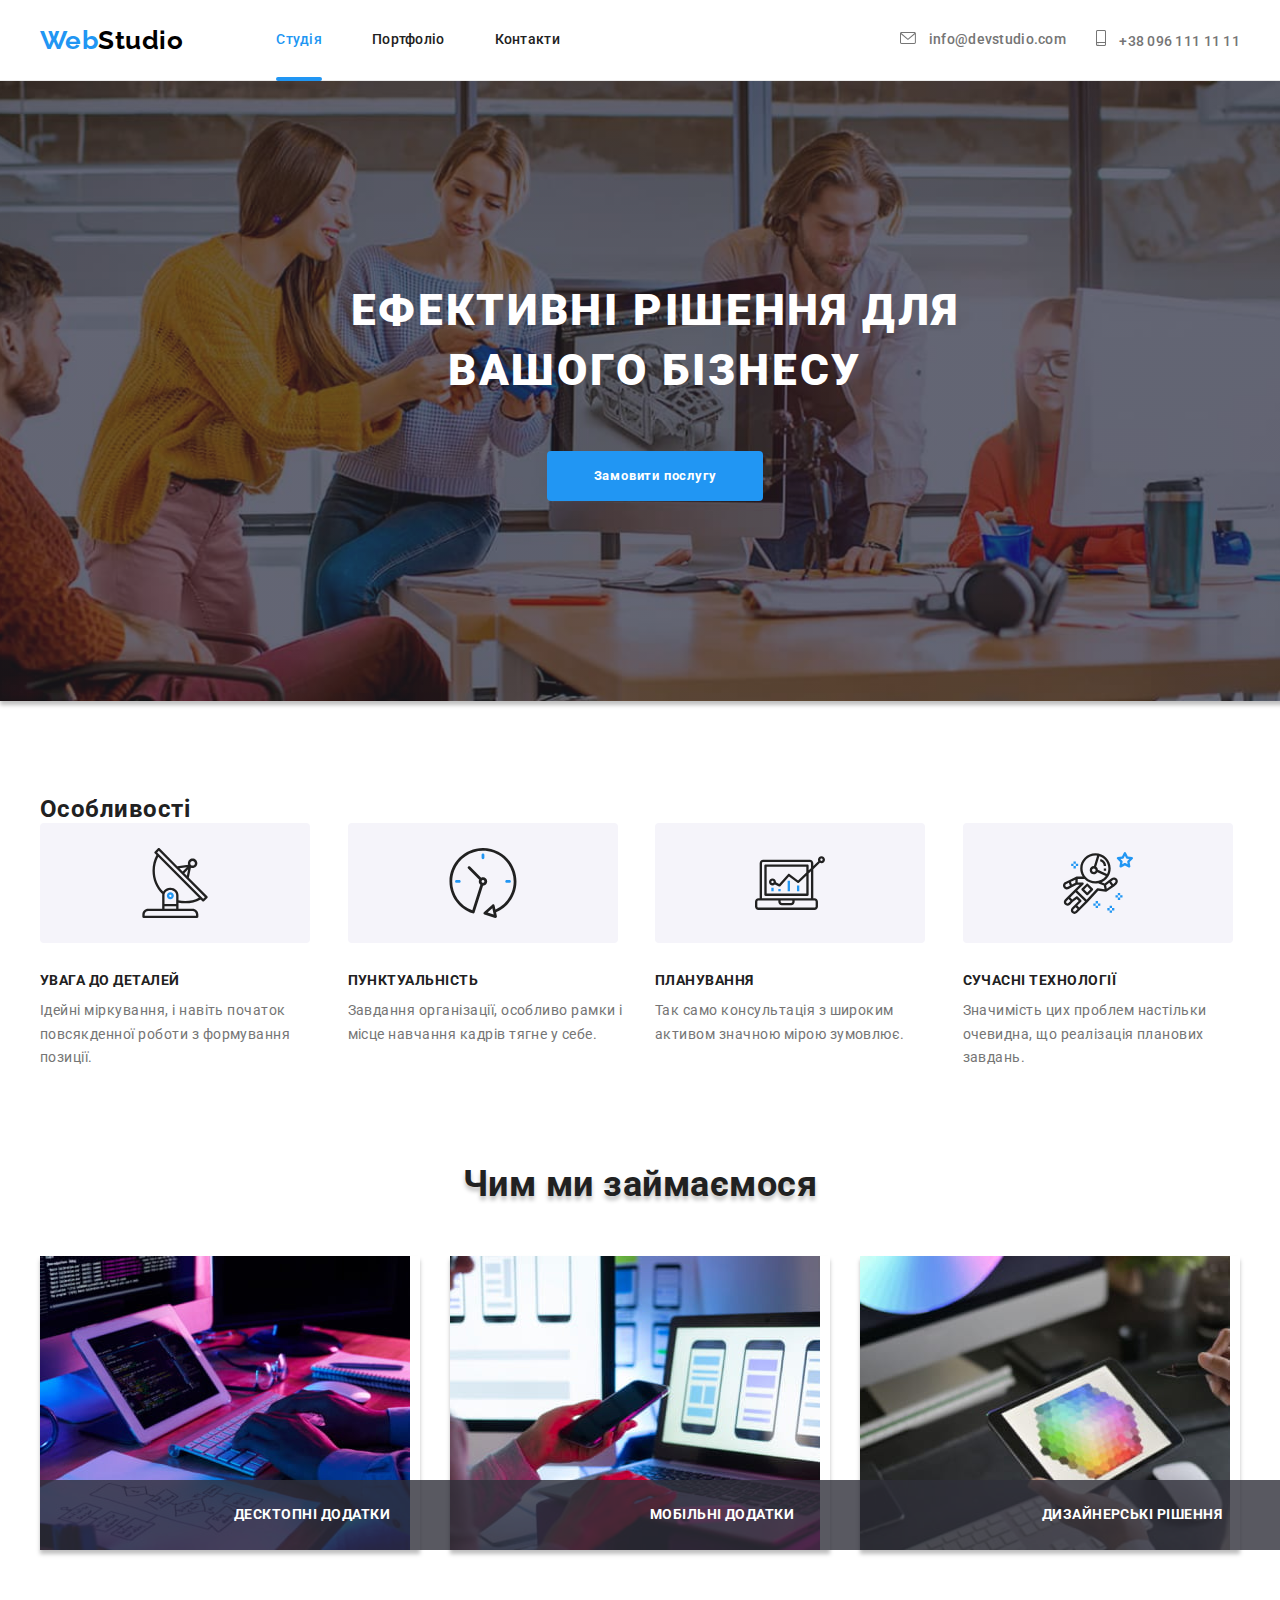
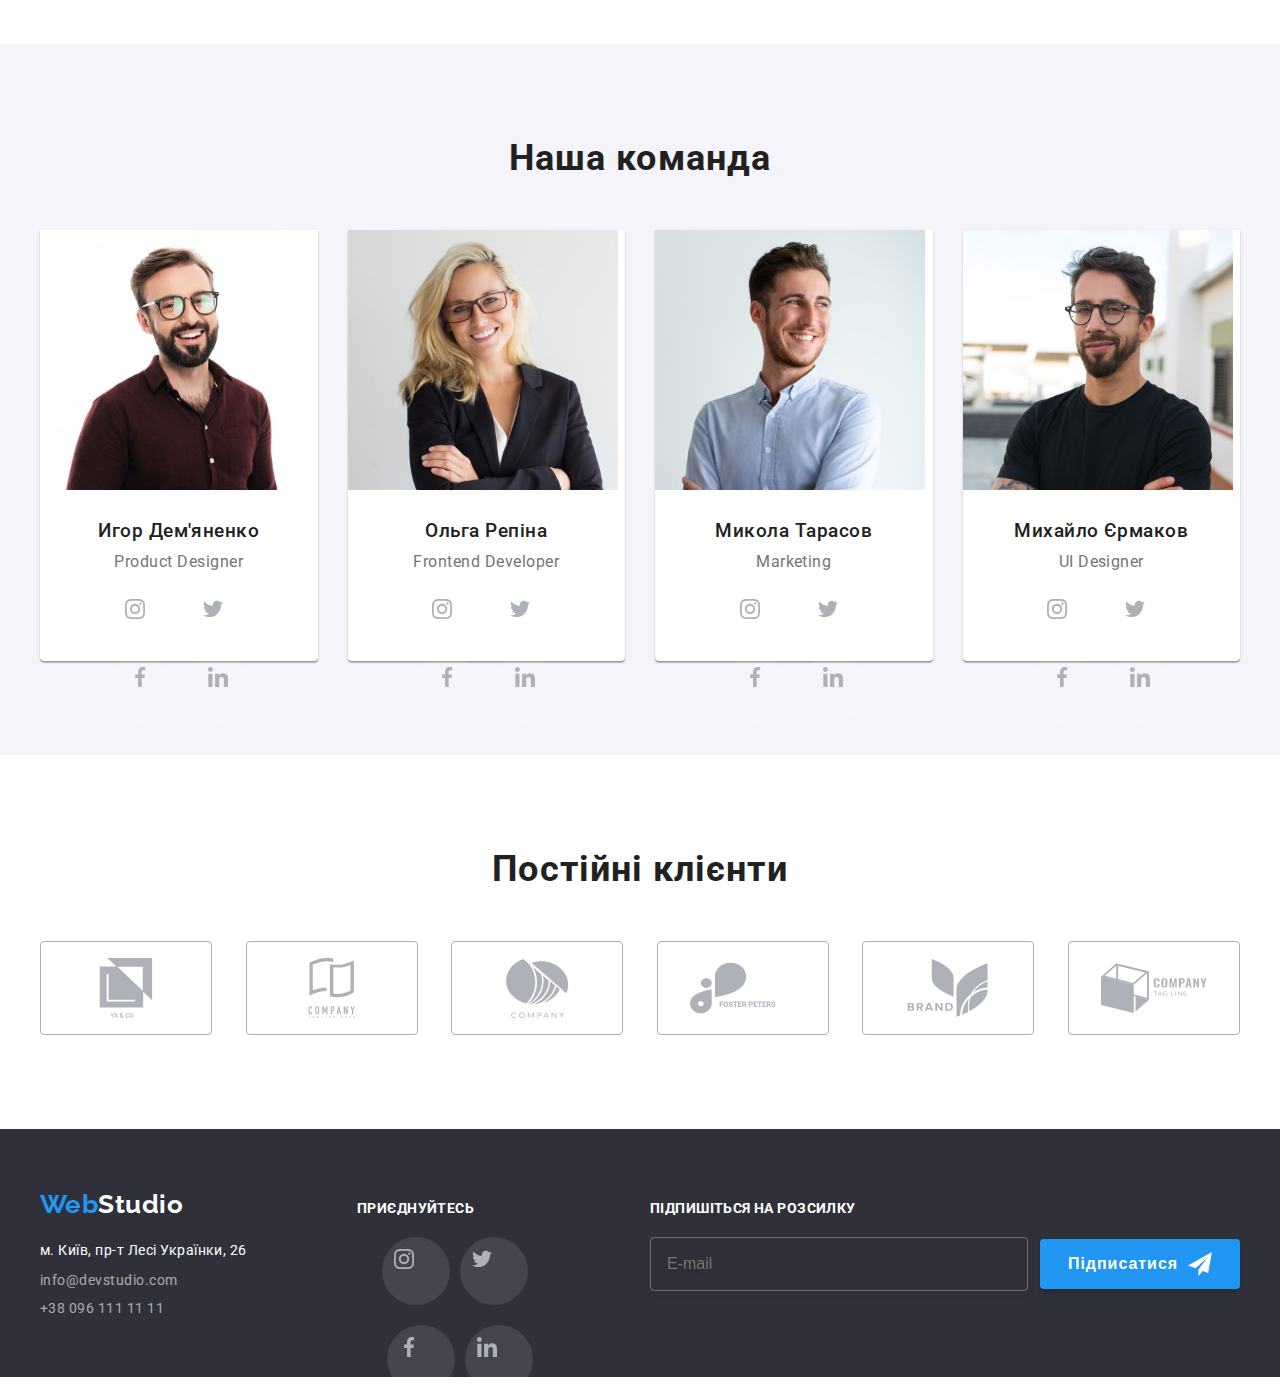
==== commit 57737a61: "Не могу исправить проблему" ====
--- a/index.html
+++ b/index.html
@@ -430,7 +430,7 @@
     <footer class="footer">
       <div class="footer__wrap">
         <div class="footer__cont">
-          <a class="logo logo--footer" href="./index.html"
+          <a class="logo logo__footer" href="./index.html"
             ><span class="logo__accent">Web</span>Studio</a
           >
           <address class="footer__address">
--- a/css/main.min.css
+++ b/css/main.min.css
@@ -1 +1 @@
-:root{--primary-text-color: #757575;--title-text-color: #212121;--accent-text-color: #2196f3;--icon-cont-color: rgba(117, 117, 117, 1);--primary-bg-color: #ffffff;--primary-hero-color: #c4c4c4;--hero-bg-color: #2f303a;--team-bg-color: #f5f4fa;--btn-bg-color: #f5f4fa;--footer-link-color: rgba(255, 255, 255, 0.6);--btn-hover-color: #188ce8;--text-logo-color: rgba(0, 0, 0, 1);--text-shadow-color: 0px 4px 4px rgba(0, 0, 0, 0.25);--social-icon-color: #afb1b8;--cubic-bezier: cubic-bezier(0.4, 0, 0.2, 1);--card-set-gap: 30px;--border-cont-icon: rgba(0, 0, 0, 1);--border-header-color: #ececec}body{background-color:var(--primary-bg-color);font-family:Roboto,sans-serif;font-size:16px;letter-spacing:.03em;margin:0}ul{padding:0;margin:0;list-style:none;letter-spacing:inherit}p,h1,h2,h3,h4,h5,h6,p{margin:0}img{display:block;max-width:100%;height:auto}button{cursor:pointer;border:1px solid rgba(0,0,0,0)}a{text-decoration:none;color:inherit}.current{color:var(--accent-text-color)}.container{max-width:1200px;width:100%;padding:0px 15px;margin:0 auto}.section{padding-top:94px;padding-bottom:94px}.visually-hidden{position:absolute;white-space:nowrap;width:1px;height:1px;overflow:hidden;border:0;padding:0;clip:rect(0 0 0 0);-webkit-clip-path:inset(50%);clip-path:inset(50%);margin:-1px}.is-hidden{opacity:0;pointer-events:none}:root{--primary-text-color: #757575;--title-text-color: #212121;--accent-text-color: #2196f3;--icon-cont-color: rgba(117, 117, 117, 1);--primary-bg-color: #ffffff;--primary-hero-color: #c4c4c4;--hero-bg-color: #2f303a;--team-bg-color: #f5f4fa;--btn-bg-color: #f5f4fa;--footer-link-color: rgba(255, 255, 255, 0.6);--btn-hover-color: #188ce8;--text-logo-color: rgba(0, 0, 0, 1);--text-shadow-color: 0px 4px 4px rgba(0, 0, 0, 0.25);--social-icon-color: #afb1b8;--cubic-bezier: cubic-bezier(0.4, 0, 0.2, 1);--card-set-gap: 30px;--border-cont-icon: rgba(0, 0, 0, 1);--border-header-color: #ececec}.header{border-bottom:1px solid var(--border-header-color)}.header__wrap{display:flex;align-items:center;margin:0 auto;max-width:1200px;width:100%;padding:0px 15px}.logo{display:block;max-width:145px;width:100%;font-family:"Raleway";font-weight:700;font-size:26px;line-height:1.19;color:var(--text-logo-color);text-decoration:none}.logo__accent{color:var(--accent-text-color)}.logo--footer,.footer__text{color:var(--primary-bg-color)}.footer__logo{max-width:145px;width:100%}.nav,.nav-filter{display:flex;align-items:center;justify-content:center}.nav__list{display:flex;align-items:center;margin-left:93px}.nav__item{position:relative}.nav__item:not(:last-child){margin-right:50px}.nav__link,.site-cont__link{font-weight:500;font-size:14px;line-height:1.14;letter-spacing:.02em;text-decoration:none;transition:color 250ms var(--cubic-bezier)}.nav__link{display:inline-block;padding-top:32px;padding-bottom:32px}.nav__link:hover,.nav__link:focus{color:var(--accent-text-color);transition:color 250ms var(--cubic-bezier)}.nav__link--current{color:var(--accent-text-color)}.nav__link--current::after{position:absolute;left:0;bottom:-1px;display:block;content:"";width:100%;height:4px;background-color:var(--accent-text-color);border-radius:2px}.site-cont{display:flex;align-items:center;justify-content:center;margin-left:auto}.site-cont__item{margin-left:30px}.site-cont__item:first-child{margin-left:0px}.site-cont__link{display:inline-block;padding-top:16px;padding-bottom:16px;color:var(--primary-text-color)}.site-cont__icon{display:inline-block;fill:currentColor;border:var(--border-cont-icon);margin-right:10px;transition:fill 250ms var(--cubic-bezier)}.site-cont__link:hover,.site-cont__link:focus,.site-cont__link:active{color:var(--accent-text-color);transition:color 250ms var(--cubic-bezier)}.hero{display:block;width:100%;padding:200px 15px;background-color:var(--primary-hero-color);background-image:linear-gradient(to right, rgba(47, 48, 58, 0.4), rgba(47, 48, 58, 0.4)),url(../images/Img14.jpg);background-repeat:no-repeat;background-position:center;background-size:cover;box-shadow:var(--text-shadow-color);text-align:center}.hero__title{max-width:696px;margin:0 auto 50px;color:var(--primary-bg-color);font-weight:900;font-size:44px;line-height:1.36;letter-spacing:.06em;text-align:center;text-transform:uppercase}.hero__btn{display:inline-block;min-width:216px;min-height:50px;padding:10px 32px;border:1px solid rgba(0,0,0,0);border-radius:4px;color:var(--primary-bg-color);background-color:var(--accent-text-color);font-family:inherit;font-weight:700;line-height:1.88;letter-spacing:.06em;align-items:center;text-align:center;cursor:pointer;transition:background-color 250ms var(--cubic-bezier)}.hero__btn:hover,.hero__btn:focus{background-color:var(--btn-hover-color)}.feature__wrapper{display:flex;align-items:center;justify-content:center;width:270px;height:120px;background:var(--btn-bg-color);background-position:center;border-radius:4px;margin-bottom:30px}.feature__icon{width:70px;height:70px}.feature__title{margin-top:0;margin-bottom:10px;color:var(--title-text-color);font-weight:700;font-size:14px;line-height:1.14;text-transform:uppercase}.feature__text{margin-top:0;margin-bottom:0;color:var(--primary-text-color);font-size:14px;font-weight:400;line-height:1.71}.work{padding-top:0;padding-bottom:94px}.shadow{text-shadow:var(--text-shadow-color)}.work__box{position:relative;width:calc((100% - 60px)/3);margin-right:30px;align-items:center;box-shadow:var(--text-shadow-color)}.work__box:nth-child(3n){margin-right:0}.work__text{position:absolute;display:block;width:100%;padding:27px 82px;margin:0;bottom:0;font-weight:700;font-size:14px;line-height:1.14;color:var(--primary-bg-color);background-color:rgba(47,48,58,.8);text-transform:uppercase;text-align:center}.team{background-color:var(--team-bg-color)}.team__item{background-color:var(--primary-bg-color);box-shadow:0px 1px 3px rgba(0,0,0,.12),0px 1px 1px rgba(0,0,0,.14),0px 2px 1px rgba(0,0,0,.2);border-radius:0px 0px 4px 4px}.team__subtitle{margin-bottom:10px;color:var(--title-text-color);font-weight:500;line-height:1.19;text-align:center}.team__text{color:var(--primary-text-color);font-weight:400;line-height:1.19;text-align:center;margin-bottom:16px}.team__card-text{text-align:center;padding:30px 0}.person{display:flex;flex-wrap:wrap;justify-content:center;max-width:206px;max-height:44px;margin-left:auto;margin-right:auto}.person__item:not(:last-child){margin-right:10px}.person__link{display:block;width:44px;height:44px;border-radius:50%;border:inherit;padding:12px;color:var(--social-icon-color);fill:var(--social-icon-color);background:rgba(255,255,255,.1);transition-property:fill background-color;transition-duration:250ms;transition-timing-function:var(--cubic-bezier)}.person__icon{width:20px;height:20px;fill:currentColor}.person__link:hover,.person__link:focus{color:var(--primary-bg-color);background-color:var(--accent-text-color)}.company__item:not(:first-child){margin-left:30px}.company__link{display:flex;align-items:center;justify-content:center;width:170px;height:92px;fill:var(--social-icon-color);border:1px solid var(--social-icon-color);border-radius:4px;transition-property:fill border;transition-duration:250ms;transition-timing-function:var(--cubic-bezier)}.company__link:hover,.company__link:focus{fill:var(--accent-text-color);border:1px solid var(--accent-text-color);color:var(--accent-text-color)}footer{background-color:var(--hero-bg-color);padding-top:60px;padding-bottom:60px}.footer__wrap{display:flex;align-items:baseline;margin:0 auto;max-width:1200px;width:100%;padding:0px 15px}.footer__cont{margin-right:86px}.footer__address{width:231px}.footer__text{margin-top:20px;line-height:1.5}.footer__item{margin-top:9px}.footer__text,.footer__link{font-style:normal;font-size:14px}.footer__link{color:rgba(255,255,255,.6)}.footer__list{margin:0 auto;padding-left:0}.bacdrop{position:fixed;top:0;left:0;width:100%;height:100%;background-color:rgba(0,0,0,.2);opacity:1;transition:opacity 250ms cubic-bezier(0.4, 0, 0.2, 1)}.bacdrop.is-hidden{opacity:0;pointer-events:none}.backdrop.is-hidden .modal{transform:translate(-50%, -50%) scale(1.1)}footer{background-color:var(--hero-bg-color);padding-top:60px;padding-bottom:60px}.footer__wrap{display:flex;align-items:baseline;margin:0 auto;max-width:1200px;width:100%;padding:0px 15px}.footer__cont{margin-right:86px}.footer__address{width:231px}.footer__text{margin-top:20px;line-height:1.5}.footer__item{margin-top:9px}.footer__text,.footer__link{font-style:normal;font-size:14px}.footer__link{color:rgba(255,255,255,.6)}.footer__list{margin:0 auto;padding-left:0}.current{color:var(--accent-text-color)}.container{max-width:1200px;width:100%;padding:0px 15px;margin:0 auto}.section{padding-top:94px;padding-bottom:94px}.section__title{font-weight:700;font-size:36px;line-height:1.16;text-align:center;letter-spacing:.03em;margin-top:0;margin-bottom:50px;color:var(--title-text-color)}.feature__cardset,.team__list{display:flex;flex-wrap:wrap}.feature__card,.team__item{width:calc((100% - 90px)/4);margin-right:30px;align-items:center}.feature__card:nth-child(4n),.team__item:nth-child(4n){margin-right:0}.work__title{margin-bottom:50px;font-weight:700;font-size:36px;line-height:1.16;text-align:center;color:var(--title-text-color)}.work__setbox{display:flex;flex-wrap:wrap}.team__list{display:flex;flex-wrap:wrap}.company__list{display:flex;justify-content:space-between}.cta{margin-right:auto}.cta__title{width:100%;font-weight:700;font-size:14px;line-height:1.14;letter-spacing:.03em;text-transform:uppercase;color:var(--primary-bg-color)}.person__item--top{margin-top:20px}.person__link--color{background:rgba(255,255,255,.1)}.person__link--color:hover,.person__link--color:focus{background-color:var(--accent-text-color);fill:var(--primary-bg-color);cursor:pointer}.subscribe{margin-left:auto}.footer-form{display:flex;align-items:center}.subscribe__input{display:flex;align-items:center;width:358px;height:50px;font-weight:400;font-size:16px;line-height:1.25;color:rgba(255,255,255,.6);background-color:rgba(0,0,0,0);border:1px solid rgba(255,255,255,.3);filter:drop-shadow(0px 4px 4px rgba(0, 0, 0, 0.15));border-radius:4px;margin-top:20px;padding-left:16px}.subscribe__input--focus{border:1px solid rgba(255,255,255,.3);outline:none}.footer-btn{display:flex;justify-content:center;align-items:center;font-weight:700;font-size:16px;line-height:1.88;letter-spacing:.06em;width:200px;height:50px;margin-left:12px;margin-top:20px;box-shadow:0px 4px 4px rgba(0,0,0,.15);border:none;border-radius:4px;background-color:var(--accent-text-color);color:var(--primary-bg-color);padding:10px 28px;transition-property:color background-color box-shadow;transition-duration:250ms;transition-timing-function:var(--cubic-bezier)}.footer-btn:hover,.footer-btn:focus{background:var(--btn-hover-color);cursor:pointer}.footer-btn__icon{display:inline-block;width:24px;height:24px;margin-left:10px;fill:var(--primary-bg-color)}.portfolio{background-color:var(--primary-bg-color)}.nav-filter{display:flex;justify-content:center}.filter{display:flex;justify-content:center;width:100%;margin:0;padding:0;margin-bottom:50px}.filter>.filter__item{margin-right:8px}.filter>.filter__item:nth-child(5n){margin-right:0}.filter .filter__button:hover,.filter .filter__button:focus{color:var(--primary-bg-color);background-color:var(--accent-text-color);box-shadow:0px 4px 4px 0px rgba(0,0,0,.25)}.filter__button{display:inline-block;padding:6px 22px;background-color:var(--btn-bg-color);color:var(--title-text-color);border:1px solid #eee;border-radius:4px;font-family:Roboto,sans-serif;font-style:inherit;font-size:16px;font-weight:500;line-height:1.62;text-align:center;cursor:pointer;transition:background-color 250ms cubic-bezier(0.4, 0, 0.2, 1),color 250ms cubic-bezier(0.4, 0, 0.2, 1),box-shadow 250ms cubic-bezier(0.4, 0, 0.2, 1)}.card-set{padding:0;margin:0;list-style:none;display:flex;flex-wrap:wrap;margin-left:calc(-1*var(--card-set-gap));margin-top:calc(-1*var(--card-set-gap))}.card-set .card-set__item{flex-basis:calc(33.3333333333% - var(--card-set-gap));border:1px solid #eee;background:#fff;transition:box-shadow 250ms cubic-bezier(0.4, 0, 0.2, 1);margin-left:var(--card-set-gap);margin-top:var(--card-set-gap)}.card-set__item{max-height:404px;border:1px solid #eee;background:#fff;transition:box-shadow 250ms cubic-bezier(0.4, 0, 0.2, 1)}.card-set__item:hover,.card-set__item:focus{box-shadow:0px 1px 1px rgba(0,0,0,.12),0px 4px 4px rgba(0,0,0,.06),1px 4px 6px rgba(0,0,0,.16)}.card__thumb{position:relative;overflow:hidden}.card__overlay{position:absolute;top:0;left:0;transform:translateY(100%);opacity:0;width:100%;height:100%;background-color:rgba(33,150,243,.9);transition:transform 250ms cubic-bezier(0.4, 0, 0.2, 1),opacity 250ms cubic-bezier(0.4, 0, 0.2, 1)}.card__absolute{position:absolute;display:flex;top:50%;left:50%;transform:translate(-50%, -50%)}.card__overlay-text{position:absolute;min-width:322px;min-height:168px;top:50%;left:50%;transform:translate(-50%, -50%);font-family:Roboto;font-weight:400;font-size:18px;line-height:1.56;color:var(--primary-bg-color)}.card-set__item:hover .card__overlay{opacity:1;transform:translateY(0)}.product{max-width:100%;padding:20px 24px}.product__heading{color:var(--title-text-color);font-weight:700;font-size:18px;line-height:2;letter-spacing:.06em}.product__text{margin-top:4px;color:var(--primary-text-color);line-height:1.88}.form{display:flex;flex-direction:column;align-items:center;width:448px;text-align:left;padding:0}.form__title{font-weight:700;font-size:20px;line-height:1.15;text-align:center;letter-spacing:.03em;color:var(--title-text-color);margin-bottom:12px}.form__group{width:100%;margin-bottom:20px;font-size:16px;line-height:1.125}.form__label{display:block;font-weight:400;font-size:12px;line-height:1.17;letter-spacing:.01em;color:var(--primary-text-color);margin-bottom:4px;padding:0}.form__field{position:relative;width:100%;margin-bottom:10px}.form__input{width:100%;min-height:40px;padding-left:42px;border:1px solid rgba(33,33,33,.2);border-radius:4px;color:var(--primary-text-color);outline:none;transition:border 250ms cubic-bezier(0.4, 0, 0.2, 1)}.form__input:focus-within,.form__inputt:hover,.form__input:focus{cursor:pointer;border:1px solid var(--accent-text-color)}.form_icon-input{position:absolute;align-items:center;left:12px;top:50%;transform:translateY(-50%);width:18px;height:18px;fill:currentColor;transition:fill 250ms cubic-bezier(0.4, 0, 0.2, 1)}.form__field:focus-within>.form_icon-input,.form__field:hover>.form_icon-input,.form__field:focus>.form_icon-input{cursor:pointer;fill:var(--accent-text-color)}.form__comment{display:block;resize:none;width:100%;min-height:120px;margin:0;padding:12px 16px;border:1px solid rgba(33,33,33,.2);border-radius:4px;color:rgba(117,117,117,.5);outline:none;transition:border 250ms cubic-bezier(0.4, 0, 0.2, 1)}.form__comment:focus-within,.form__comment:hover,.form__comment:focus{cursor:pointer;border:1px solid var(--accent-text-color)}.form__comment::-moz-placeholder{color:rgba(117,117,117,.5);font-weight:400;font-size:14px;line-height:1.14;letter-spacing:.01em}.form__comment:-ms-input-placeholder{color:rgba(117,117,117,.5);font-weight:400;font-size:14px;line-height:1.14;letter-spacing:.01em}.form__comment::placeholder{color:rgba(117,117,117,.5);font-weight:400;font-size:14px;line-height:1.14;letter-spacing:.01em}.form__agreement{position:relative;display:flex;align-items:center;padding-left:24px;margin-bottom:30px;font-weight:400;font-size:14px;line-height:1.71;letter-spacing:.03em;color:var(--primary-text-color)}.form__agreement a{color:var(--accent-text-color)}.form__icon-check{position:absolute;left:0;top:50%;transform:translateY(-50%);width:16px;height:15px;opacity:1;transition:opacity 250ms cubic-bezier(0.4, 0, 0.2, 1);outline:none}.checkbox:checked~.form__icon-check{opacity:0}.form__icon-checked{position:absolute;left:0;top:50%;transform:translateY(-50%);width:16px;height:15px;opacity:0;fill:var(--accent-text-color);transition:opacity 250ms cubic-bezier(0.4, 0, 0.2, 1)}.checkbox:checked~.form__icon-checked{opacity:1}.form-btn{display:flex;align-items:center;justify-content:center;width:200px;height:50px;padding:0;font-weight:700;font-size:16px;line-height:1.88;letter-spacing:.06em;text-align:center;background:var(--accent-text-color);box-shadow:0px 4px 4px rgba(0,0,0,.15);color:var(--primary-bg-color);border-radius:4px;border:none}.form-btn:hover,.form-btn:focus{background:var(--btn-hover-color);transition:background-color 250ms cubic-bezier(0.4, 0, 0.2, 1),color 250ms cubic-bezier(0.4, 0, 0.2, 1),box-shadow 250ms cubic-bezier(0.4, 0, 0.2, 1)}/*# sourceMappingURL=main.min.css.map */+:root{--primary-text-color: #757575;--title-text-color: #212121;--accent-text-color: #2196f3;--icon-cont-color: rgba(117, 117, 117, 1);--primary-bg-color: #ffffff;--primary-hero-color: #c4c4c4;--hero-bg-color: #2f303a;--team-bg-color: #f5f4fa;--btn-bg-color: #f5f4fa;--footer-link-color: rgba(255, 255, 255, 0.6);--btn-hover-color: #188ce8;--text-logo-color: rgba(0, 0, 0, 1);--text-shadow-color: 0px 4px 4px rgba(0, 0, 0, 0.25);--social-icon-color: #afb1b8;--cubic-bezier: cubic-bezier(0.4, 0, 0.2, 1);--card-set-gap: 30px;--border-cont-icon: rgba(0, 0, 0, 1);--border-header-color: #ececec}ul{padding:0;margin:0;list-style:none;letter-spacing:inherit}p,h1,h2,h3,h4,h5,h6,p{margin:0}img{display:block;max-width:100%;height:auto}button{cursor:pointer;border:1px solid rgba(0,0,0,0)}a{text-decoration:none;color:inherit}.header__wrap{max-width:1200px;width:100%;padding:0px 15px;margin:0 auto}.site-cont,.nav{display:flex;align-items:center;justify-content:center}.nav__list,.header__wrap{display:flex;align-items:center}.site-cont__link,.nav__link{font-weight:500;font-size:14px}:root{--primary-text-color: #757575;--title-text-color: #212121;--accent-text-color: #2196f3;--icon-cont-color: rgba(117, 117, 117, 1);--primary-bg-color: #ffffff;--primary-hero-color: #c4c4c4;--hero-bg-color: #2f303a;--team-bg-color: #f5f4fa;--btn-bg-color: #f5f4fa;--footer-link-color: rgba(255, 255, 255, 0.6);--btn-hover-color: #188ce8;--text-logo-color: rgba(0, 0, 0, 1);--text-shadow-color: 0px 4px 4px rgba(0, 0, 0, 0.25);--social-icon-color: #afb1b8;--cubic-bezier: cubic-bezier(0.4, 0, 0.2, 1);--card-set-gap: 30px;--border-cont-icon: rgba(0, 0, 0, 1);--border-header-color: #ececec}body{background-color:var(--primary-bg-color);color:var(--title-text-color);font-family:Roboto,sans-serif;font-size:16px;letter-spacing:.03em;margin:0}.header{border-bottom:1px solid var(--border-header-color)}.logo{display:block;max-width:145px;width:100%;font-family:"Raleway";font-weight:700;font-size:26px;line-height:1.19;color:var(--text-logo-color);text-decoration:none}.logo__accent{color:var(--accent-text-color)}.logo__footer{margin-bottom:20px;color:var(--primary-bg-color)}.nav__list{margin-left:93px}.nav__item{position:relative}.nav__item:not(:last-child){margin-right:50px}.nav__link{line-height:1.14;letter-spacing:.02em;display:inline-block;padding-top:32px;padding-bottom:32px;transition:color 250ms var(--cubic-bezier)}.nav__link:hover{color:var(--accent-text-color)}.nav__link:hover,.nav__link:focus{color:var(--accent-text-color);transition:color 250ms var(--cubic-bezier)}.nav__link--current{color:var(--accent-text-color)}.nav__link--current::after{position:absolute;left:0;bottom:-1px;display:block;content:"";width:100%;height:4px;background-color:var(--accent-text-color);border-radius:2px}.site-cont{margin-left:auto}.site-cont__item{margin-left:30px}.site-cont__item:first-child{margin-left:0px}.site-cont__link{line-height:1.14;letter-spacing:.02em;display:inline-block;padding-top:16px;padding-bottom:16px;color:var(--primary-text-color);transition:color 250ms var(--cubic-bezier)}.site-cont__link:hover{color:var(--accent-text-color)}.site-cont__icon{display:inline-block;fill:currentColor;border:var(--border-cont-icon);margin-right:10px;transition:fill 250ms var(--cubic-bezier)}.hero{display:block;width:100%;padding:200px 15px;background-color:var(--primary-hero-color);background-image:linear-gradient(to right, rgba(47, 48, 58, 0.4), rgba(47, 48, 58, 0.4)),url(../images/Img14.jpg);background-repeat:no-repeat;background-position:center;background-size:cover;box-shadow:var(--text-shadow-color);text-align:center}.hero__title{max-width:696px;margin:0 auto 50px;color:var(--primary-bg-color);font-weight:900;font-size:44px;line-height:1.36;letter-spacing:.06em;text-align:center;text-transform:uppercase}.hero__btn{display:inline-block;min-width:216px;min-height:50px;padding:10px 32px;border:1px solid rgba(0,0,0,0);border-radius:4px;color:var(--primary-bg-color);background-color:var(--accent-text-color);font-family:inherit;font-weight:700;line-height:1.88;letter-spacing:.06em;align-items:center;text-align:center;cursor:pointer;transition:background-color 250ms var(--cubic-bezier)}.hero__btn:hover,.hero__btn:focus{background-color:var(--btn-hover-color)}.feature__wrapper{display:flex;align-items:center;justify-content:center;width:270px;height:120px;background:var(--btn-bg-color);background-position:center;border-radius:4px;margin-bottom:30px}.feature__icon{width:70px;height:70px}.feature__title{margin-top:0;margin-bottom:10px;color:var(--title-text-color);font-weight:700;font-size:14px;line-height:1.14;text-transform:uppercase}.feature__text{margin-top:0;margin-bottom:0;color:var(--primary-text-color);font-size:14px;font-weight:400;line-height:1.71}.work{padding-top:0;padding-bottom:94px}.shadow{text-shadow:var(--text-shadow-color)}.work__box{position:relative;width:calc((100% - 60px)/3);margin-right:30px;align-items:center;box-shadow:var(--text-shadow-color)}.work__box:nth-child(3n){margin-right:0}.work__text{position:absolute;display:block;width:100%;padding:27px 82px;margin:0;bottom:0;font-weight:700;font-size:14px;line-height:1.14;color:var(--primary-bg-color);background-color:rgba(47,48,58,.8);text-transform:uppercase;text-align:center}.team{background-color:var(--team-bg-color)}.team__item{background-color:var(--primary-bg-color);box-shadow:0px 1px 3px rgba(0,0,0,.12),0px 1px 1px rgba(0,0,0,.14),0px 2px 1px rgba(0,0,0,.2);border-radius:0px 0px 4px 4px}.team__subtitle{margin-bottom:10px;color:var(--title-text-color);font-weight:500;line-height:1.19;text-align:center}.team__text{color:var(--primary-text-color);font-weight:400;line-height:1.19;text-align:center;margin-bottom:16px}.team__card-text{text-align:center;padding:30px 0}.person{display:flex;flex-wrap:wrap;justify-content:center;max-width:206px;max-height:44px;margin-left:auto;margin-right:auto}.person__item:not(:last-child){margin-right:10px}.person__link{display:block;width:44px;height:44px;border-radius:50%;border:inherit;padding:12px;color:var(--social-icon-color);fill:var(--social-icon-color);background:rgba(255,255,255,.1);transition-property:fill background-color;transition-duration:250ms;transition-timing-function:var(--cubic-bezier)}.person__icon{width:20px;height:20px;fill:currentColor}.person__link:hover,.person__link:focus{color:var(--primary-bg-color);background-color:var(--accent-text-color)}.company__item:not(:first-child){margin-left:30px}.company__link{display:flex;align-items:center;justify-content:center;width:170px;height:92px;fill:var(--social-icon-color);border:1px solid var(--social-icon-color);border-radius:4px;transition-property:fill border;transition-duration:250ms;transition-timing-function:var(--cubic-bezier)}.company__link:hover,.company__link:focus{fill:var(--accent-text-color);border:1px solid var(--accent-text-color);color:var(--accent-text-color)}footer{background-color:var(--hero-bg-color);padding-top:60px;padding-bottom:60px}.footer__wrap{display:flex;align-items:baseline;margin:0 auto;max-width:1200px;width:100%;padding:0px 15px}.footer__cont{margin-right:86px}.footer__address{width:231px}.footer__text{margin-top:20px;line-height:1.5}.footer__item{margin-top:9px}.footer__text,.footer__link{font-style:normal;font-size:14px}.footer__link{color:rgba(255,255,255,.6)}.footer__list{margin:0 auto;padding-left:0}.bacdrop{position:fixed;top:0;left:0;width:100%;height:100%;background-color:rgba(0,0,0,.2);opacity:1;transition:opacity 250ms cubic-bezier(0.4, 0, 0.2, 1)}.bacdrop.is-hidden{opacity:0;pointer-events:none}.backdrop.is-hidden .modal{transform:translate(-50%, -50%) scale(1.1)}footer{background-color:var(--hero-bg-color);padding-top:60px;padding-bottom:60px}.footer__wrap{display:flex;align-items:baseline;margin:0 auto;max-width:1200px;width:100%;padding:0px 15px}.footer__cont{margin-right:86px}.footer__address{width:231px}.footer__text{margin-top:20px;line-height:1.5}.footer__item{margin-top:9px}.footer__text,.footer__link{font-style:normal;font-size:14px}.footer__link{color:rgba(255,255,255,.6)}.footer__list{margin:0 auto;padding-left:0}.current{color:var(--accent-text-color)}.container{max-width:1200px;width:100%;padding:0px 15px;margin:0 auto}.section{padding-top:94px;padding-bottom:94px}.section__title{font-weight:700;font-size:36px;line-height:1.16;text-align:center;letter-spacing:.03em;margin-top:0;margin-bottom:50px;color:var(--title-text-color)}.feature__cardset,.team__list{display:flex;flex-wrap:wrap}.feature__card,.team__item{width:calc((100% - 90px)/4);margin-right:30px;align-items:center}.feature__card:nth-child(4n),.team__item:nth-child(4n){margin-right:0}.work__title{margin-bottom:50px;font-weight:700;font-size:36px;line-height:1.16;text-align:center;color:var(--title-text-color)}.work__setbox{display:flex;flex-wrap:wrap}.team__list{display:flex;flex-wrap:wrap}.company__list{display:flex;justify-content:space-between}.footer__text{color:var(--primary-bg-color)}.footer__logo{max-width:145px;width:100%}.cta{margin-right:auto}.cta__title{width:100%;font-weight:700;font-size:14px;line-height:1.14;letter-spacing:.03em;text-transform:uppercase;color:var(--primary-bg-color)}.person__item--top{margin-top:20px}.person__link--color{background:rgba(255,255,255,.1)}.person__link--color:hover,.person__link--color:focus{background-color:var(--accent-text-color);fill:var(--primary-bg-color);cursor:pointer}.subscribe{margin-left:auto}.footer-form{display:flex;align-items:center}.subscribe__input{display:flex;align-items:center;width:358px;height:50px;font-weight:400;font-size:16px;line-height:1.25;color:rgba(255,255,255,.6);background-color:rgba(0,0,0,0);border:1px solid rgba(255,255,255,.3);filter:drop-shadow(0px 4px 4px rgba(0, 0, 0, 0.15));border-radius:4px;margin-top:20px;padding-left:16px}.subscribe__input--focus{border:1px solid rgba(255,255,255,.3);outline:none}.footer-btn{display:flex;justify-content:center;align-items:center;font-weight:700;font-size:16px;line-height:1.88;letter-spacing:.06em;width:200px;height:50px;margin-left:12px;margin-top:20px;box-shadow:0px 4px 4px rgba(0,0,0,.15);border:none;border-radius:4px;background-color:var(--accent-text-color);color:var(--primary-bg-color);padding:10px 28px;transition-property:color background-color box-shadow;transition-duration:250ms;transition-timing-function:var(--cubic-bezier)}.footer-btn:hover,.footer-btn:focus{background:var(--btn-hover-color);cursor:pointer}.footer-btn__icon{display:inline-block;width:24px;height:24px;margin-left:10px;fill:var(--primary-bg-color)}.portfolio{background-color:var(--primary-bg-color)}.nav-filter{display:flex;justify-content:center}.filter{display:flex;justify-content:center;width:100%;margin:0;padding:0;margin-bottom:50px}.filter>.filter__item{margin-right:8px}.filter>.filter__item:nth-child(5n){margin-right:0}.filter .filter__button:hover,.filter .filter__button:focus{color:var(--primary-bg-color);background-color:var(--accent-text-color);box-shadow:0px 4px 4px 0px rgba(0,0,0,.25)}.filter__button{display:inline-block;padding:6px 22px;background-color:var(--btn-bg-color);color:var(--title-text-color);border:1px solid #eee;border-radius:4px;font-family:Roboto,sans-serif;font-style:inherit;font-size:16px;font-weight:500;line-height:1.62;text-align:center;cursor:pointer;transition:background-color 250ms cubic-bezier(0.4, 0, 0.2, 1),color 250ms cubic-bezier(0.4, 0, 0.2, 1),box-shadow 250ms cubic-bezier(0.4, 0, 0.2, 1)}.card-set{padding:0;margin:0;list-style:none;display:flex;flex-wrap:wrap;margin-left:calc(-1*var(--card-set-gap));margin-top:calc(-1*var(--card-set-gap))}.card-set .card-set__item{flex-basis:calc(33.3333333333% - var(--card-set-gap));border:1px solid #eee;background:#fff;transition:box-shadow 250ms cubic-bezier(0.4, 0, 0.2, 1);margin-left:var(--card-set-gap);margin-top:var(--card-set-gap)}.card-set__item{max-height:404px;border:1px solid #eee;background:#fff;transition:box-shadow 250ms cubic-bezier(0.4, 0, 0.2, 1)}.card-set__item:hover,.card-set__item:focus{box-shadow:0px 1px 1px rgba(0,0,0,.12),0px 4px 4px rgba(0,0,0,.06),1px 4px 6px rgba(0,0,0,.16)}.card__thumb{position:relative;overflow:hidden}.card__overlay{position:absolute;top:0;left:0;transform:translateY(100%);opacity:0;width:100%;height:100%;background-color:rgba(33,150,243,.9);transition:transform 250ms cubic-bezier(0.4, 0, 0.2, 1),opacity 250ms cubic-bezier(0.4, 0, 0.2, 1)}.card__absolute{position:absolute;display:flex;top:50%;left:50%;transform:translate(-50%, -50%)}.card__overlay-text{position:absolute;min-width:322px;min-height:168px;top:50%;left:50%;transform:translate(-50%, -50%);font-family:Roboto;font-weight:400;font-size:18px;line-height:1.56;color:var(--primary-bg-color)}.card-set__item:hover .card__overlay{opacity:1;transform:translateY(0)}.product{max-width:100%;padding:20px 24px}.product__heading{color:var(--title-text-color);font-weight:700;font-size:18px;line-height:2;letter-spacing:.06em}.product__text{margin-top:4px;color:var(--primary-text-color);line-height:1.88}.form{display:flex;flex-direction:column;align-items:center;width:448px;text-align:left;padding:0}.form__title{font-weight:700;font-size:20px;line-height:1.15;text-align:center;letter-spacing:.03em;color:var(--title-text-color);margin-bottom:12px}.form__group{width:100%;margin-bottom:20px;font-size:16px;line-height:1.125}.form__label{display:block;font-weight:400;font-size:12px;line-height:1.17;letter-spacing:.01em;color:var(--primary-text-color);margin-bottom:4px;padding:0}.form__field{position:relative;width:100%;margin-bottom:10px}.form__input{width:100%;min-height:40px;padding-left:42px;border:1px solid rgba(33,33,33,.2);border-radius:4px;color:var(--primary-text-color);outline:none;transition:border 250ms cubic-bezier(0.4, 0, 0.2, 1)}.form__input:focus-within,.form__inputt:hover,.form__input:focus{cursor:pointer;border:1px solid var(--accent-text-color)}.form_icon-input{position:absolute;align-items:center;left:12px;top:50%;transform:translateY(-50%);width:18px;height:18px;fill:currentColor;transition:fill 250ms cubic-bezier(0.4, 0, 0.2, 1)}.form__field:focus-within>.form_icon-input,.form__field:hover>.form_icon-input,.form__field:focus>.form_icon-input{cursor:pointer;fill:var(--accent-text-color)}.form__comment{display:block;resize:none;width:100%;min-height:120px;margin:0;padding:12px 16px;border:1px solid rgba(33,33,33,.2);border-radius:4px;color:rgba(117,117,117,.5);outline:none;transition:border 250ms cubic-bezier(0.4, 0, 0.2, 1)}.form__comment:focus-within,.form__comment:hover,.form__comment:focus{cursor:pointer;border:1px solid var(--accent-text-color)}.form__comment::-moz-placeholder{color:rgba(117,117,117,.5);font-weight:400;font-size:14px;line-height:1.14;letter-spacing:.01em}.form__comment:-ms-input-placeholder{color:rgba(117,117,117,.5);font-weight:400;font-size:14px;line-height:1.14;letter-spacing:.01em}.form__comment::placeholder{color:rgba(117,117,117,.5);font-weight:400;font-size:14px;line-height:1.14;letter-spacing:.01em}.form__agreement{position:relative;display:flex;align-items:center;padding-left:24px;margin-bottom:30px;font-weight:400;font-size:14px;line-height:1.71;letter-spacing:.03em;color:var(--primary-text-color)}.form__agreement a{color:var(--accent-text-color)}.form__icon-check{position:absolute;left:0;top:50%;transform:translateY(-50%);width:16px;height:15px;opacity:1;transition:opacity 250ms cubic-bezier(0.4, 0, 0.2, 1);outline:none}.checkbox:checked~.form__icon-check{opacity:0}.form__icon-checked{position:absolute;left:0;top:50%;transform:translateY(-50%);width:16px;height:15px;opacity:0;fill:var(--accent-text-color);transition:opacity 250ms cubic-bezier(0.4, 0, 0.2, 1)}.checkbox:checked~.form__icon-checked{opacity:1}.form-btn{display:flex;align-items:center;justify-content:center;width:200px;height:50px;padding:0;font-weight:700;font-size:16px;line-height:1.88;letter-spacing:.06em;text-align:center;background:var(--accent-text-color);box-shadow:0px 4px 4px rgba(0,0,0,.15);color:var(--primary-bg-color);border-radius:4px;border:none}.form-btn:hover,.form-btn:focus{background:var(--btn-hover-color);transition:background-color 250ms cubic-bezier(0.4, 0, 0.2, 1),color 250ms cubic-bezier(0.4, 0, 0.2, 1),box-shadow 250ms cubic-bezier(0.4, 0, 0.2, 1)}/*# sourceMappingURL=main.min.css.map */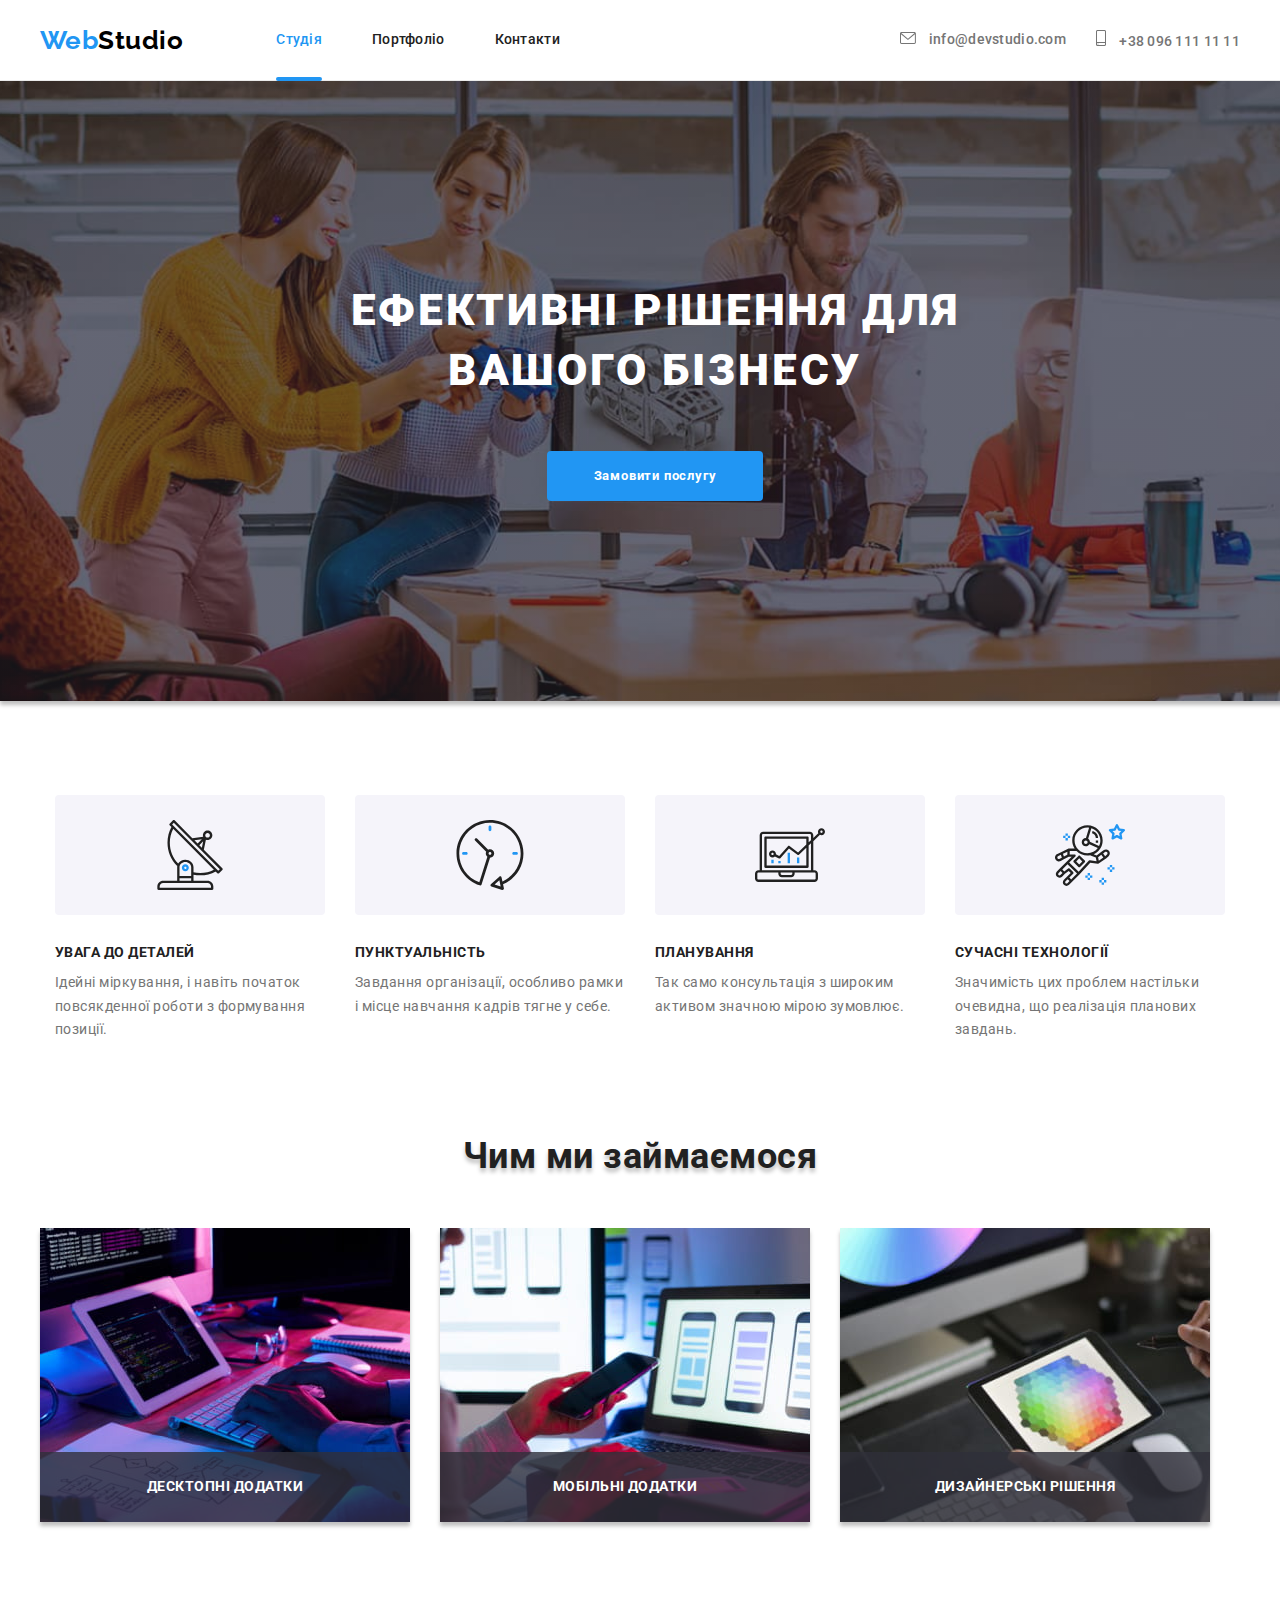
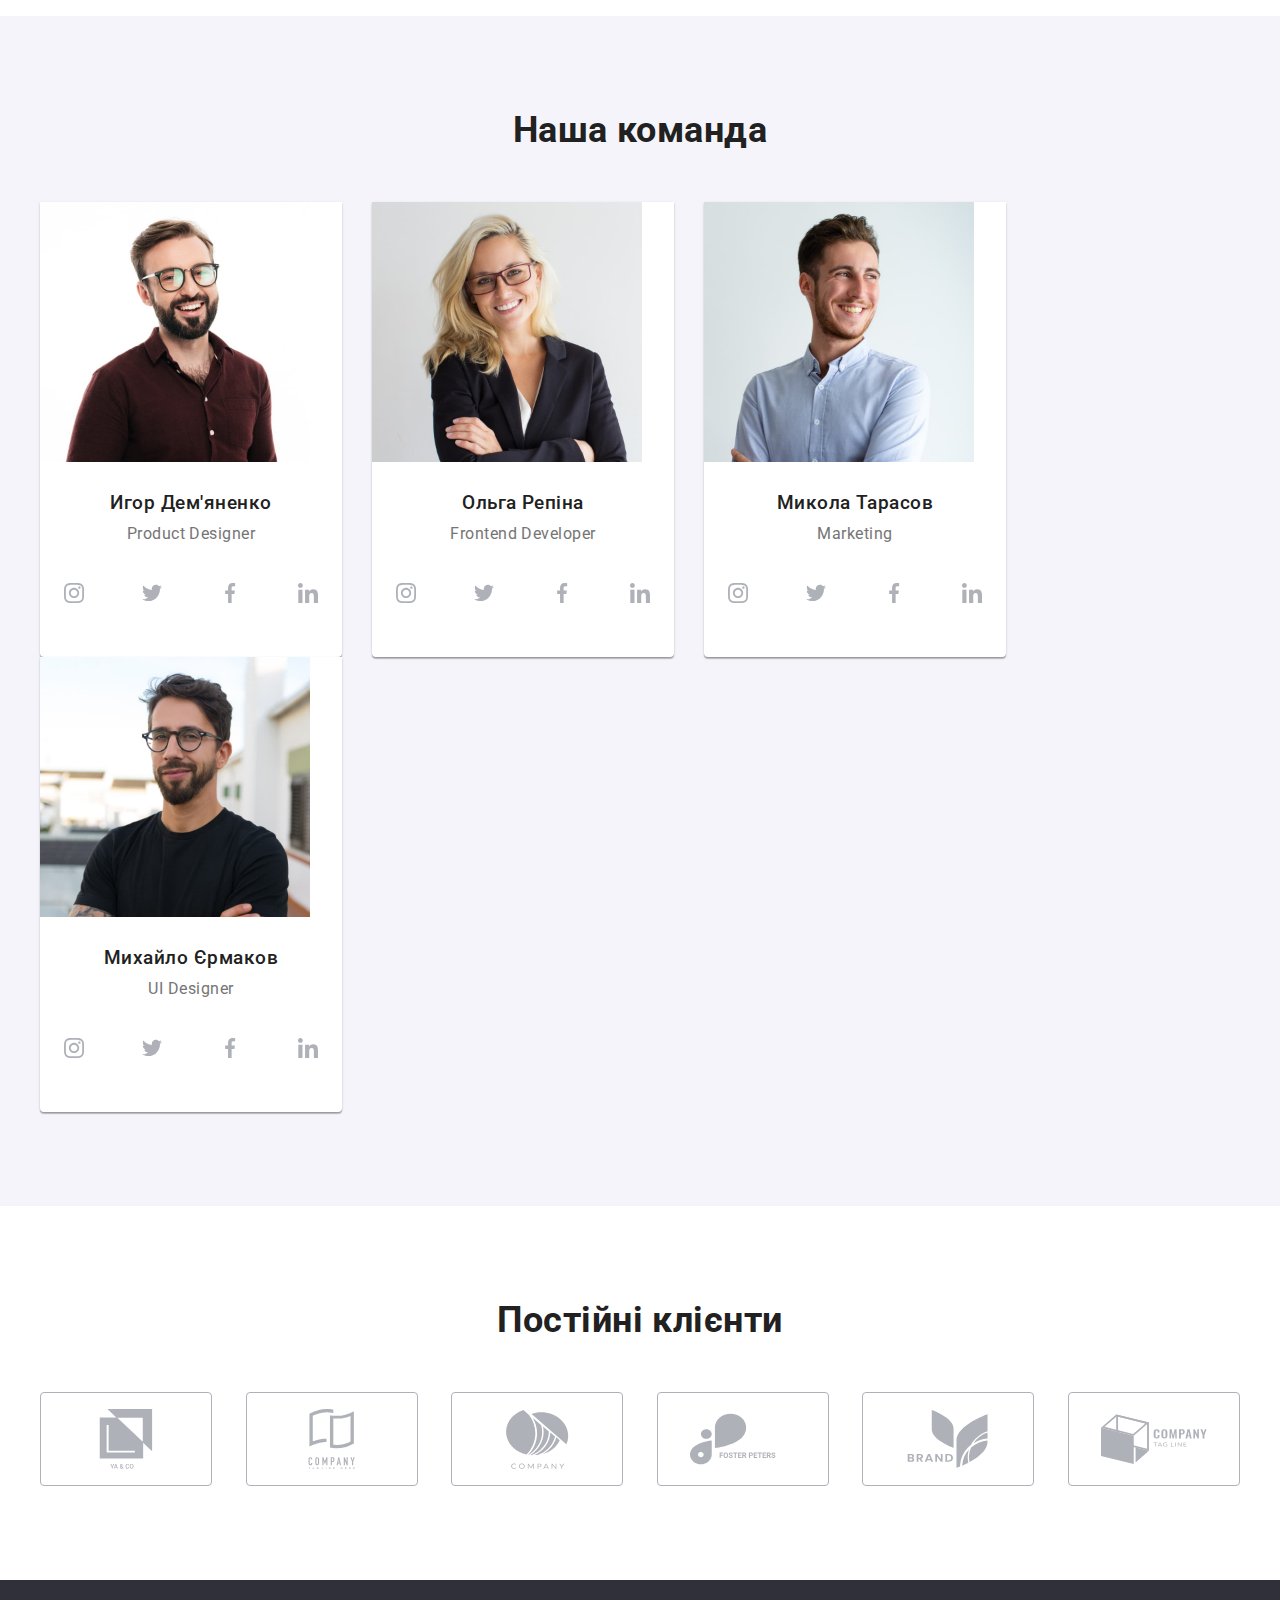
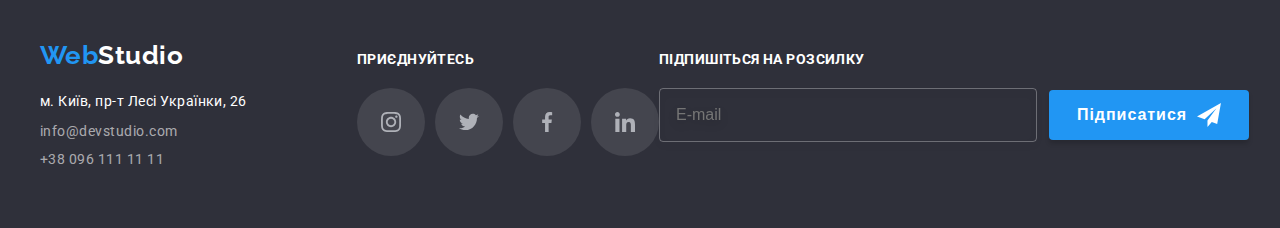
==== commit cbde9a84: "Виконан рефакторінг коду в Sass сторінки Студія" ====
--- a/index.html
+++ b/index.html
@@ -61,53 +61,53 @@
           <button class="hero__btn" type="button" data-modal-open>Замовити послугу</button>
         </section>
       </div>
-      <section class="feature section">
-        <div class="container">
+      <section class="features">
+        <div class="features-wrap">
           <h2 class="section-title title visually-hidden" aria-hidden="true" tabindex="-1">
             Особливості
           </h2>
-          <ul class="feature__cardset">
-            <li class="feature__card">
-              <div class="feature__wrapper">
-                <svg class="feature__icon">
+          <ul class="features__cardset">
+            <li class="features__card">
+              <div class="features__wrapper">
+                <svg class="features__icon">
                   <use href="./images/icons.svg/sprite.svg#icon-antenna"></use>
                 </svg>
               </div>
-              <h3 class="feature__title">УВАГА ДО ДЕТАЛЕЙ</h3>
-              <p class="feature__text">
+              <h3 class="features__title">УВАГА ДО ДЕТАЛЕЙ</h3>
+              <p class="features__text">
                 Ідейні міркування, і навіть початок повсякденної роботи з формування позиції.
               </p>
             </li>
-            <li class="feature__card">
-              <div class="feature__wrapper">
-                <svg class="feature__icon">
+            <li class="features__card">
+              <div class="features__wrapper">
+                <svg class="features__icon">
                   <use href="./images/icons.svg/sprite.svg#icon-clock"></use>
                 </svg>
               </div>
-              <h3 class="feature__title">ПУНКТУАЛЬНІСТЬ</h3>
-              <p class="feature__text">
+              <h3 class="features__title">ПУНКТУАЛЬНІСТЬ</h3>
+              <p class="features__text">
                 Завдання організації, особливо рамки і місце навчання кадрів тягне у себе.
               </p>
             </li>
-            <li class="feature__card">
-              <div class="feature__wrapper">
-                <svg class="feature__icon" width="70" height="70">
+            <li class="features__card">
+              <div class="features__wrapper">
+                <svg class="features__icon" width="70" height="70">
                   <use href="./images/icons.svg/sprite.svg#icon-diagram"></use>
                 </svg>
               </div>
-              <h3 class="feature__title">ПЛАНУВАННЯ</h3>
-              <p class="feature__text">
+              <h3 class="features__title">ПЛАНУВАННЯ</h3>
+              <p class="features__text">
                 Так само консультація з широким активом значною мірою зумовлює.
               </p>
             </li>
-            <li class="feature__card">
-              <div class="feature__wrapper">
-                <svg class="feature__icon">
+            <li class="features__card">
+              <div class="features__wrapper">
+                <svg class="features__icon">
                   <use href="./images/icons.svg/sprite.svg#icon-astronaut"></use>
                 </svg>
               </div>
-              <h3 class="feature__title">СУЧАСНІ ТЕХНОЛОГІЇ</h3>
-              <p class="feature__text">
+              <h3 class="features__title">СУЧАСНІ ТЕХНОЛОГІЇ</h3>
+              <p class="features__text">
                 Значимість цих проблем настільки очевидна, що реалізація планових завдань.
               </p>
             </li>
@@ -115,204 +115,203 @@
         </div>
       </section>
       <section class="work">
-        <div class="container">
+        <div class="work__wrap">
           <h2 class="work__title shadow">Чим ми займаємося</h2>
           <ul class="work__setbox">
             <li class="work__box">
-              <img src="./images/box1.jpg" width="370" height="294" alt="Создание макета" />
-              <p class="work__text">Десктопні додатки</p>
+              <img class="work__image" src="./images/box1.jpg" width="370" alt="Создание макета" />
+              <h3 class="work__text">Десктопні додатки</h3>
             </li>
             <li class="work__box">
-              <img src="./images/box2.jpg" width="370" height="294" alt="Разработка" />
-              <p class="work__text">Мобільні додатки</p>
+              <img class="work__image" src="./images/box2.jpg" width="370" alt="Разработка" />
+              <h3 class="work__text">Мобільні додатки</h3>
             </li>
             <li class="work__box">
-              <img src="./images/box3.jpg" width="370" height="294" alt="Дизайн" />
-              <p class="work__text">Дизайнерські рішення</p>
+              <img class="work__image" src="./images/box3.jpg" width="370" alt="Дизайн" />
+              <h3 class="work__text">Дизайнерські рішення</h3>
             </li>
           </ul>
         </div>
       </section>
-      <section class="team section">
-        <div class="container">
-          <h2 class="section__title title">Наша команда</h2>
+      <section class="team">
+        <div class="team__wrap">
+          <h2 class="team__title">Наша команда</h2>
           <ul class="team__list">
             <li class="team__item">
-              <div class="team__card">
-                <img src="./images/img1.jpg" width="270" height="260" alt="Игорь Демьяненко" />
-                <div class="team__card-text">
-                  <h3 class="team__subtitle">Игор Дем'яненко</h3>
-                  <p class="team__text">Product Designer</p>
-                  <ul class="person">
-                    <li class="person__item">
-                      <a class="person__link" href="#">
-                        <svg
-                          class="person__icon"
-                          width="20"
-                          height="20"
-                          aria-label="Перейти в Instagram"
-                        >
-                          <use href="./images/icons.svg/sprite.svg#icon-instagram"></use>
-                        </svg>
-                      </a>
-                    </li>
-                    <li class="person__item">
-                      <a class="person__link" href="#">
-                        <svg
-                          class="person__icon"
-                          width="20"
-                          height="20"
-                          aria-label="Перейти в Twitter"
-                        >
-                          <use href="./images/icons.svg/sprite.svg#icon-twitter1"></use>
-                        </svg>
-                      </a>
-                    </li>
-                    <li class="person__item">
-                      <a class="person__link" href="#">
-                        <svg
-                          class="person__icon"
-                          width="20"
-                          height="20"
-                          aria-label="Перейти в Facebook"
-                        >
-                          <use href="./images/icons.svg/sprite.svg#icon-facebook"></use>
-                        </svg>
-                      </a>
-                    </li>
-                    <li class="person__item">
-                      <a class="person__link" href="#">
-                        <svg
-                          class="person__icon"
-                          width="20"
-                          height="20"
-                          aria-label="Перейти в Linkedin"
-                        >
-                          <use href="./images/icons.svg/sprite.svg#icon-linkedin"></use>
-                        </svg>
-                      </a>
-                    </li>
-                  </ul>
-                </div>
+              <!-- <div class="team__card"> -->
+              <img src="./images/img1.jpg" width="270" height="260" alt="Игорь Демьяненко" />
+              <div class="team__card-text">
+                <h3 class="team__subtitle">Игор Дем'яненко</h3>
+                <p class="team__text">Product Designer</p>
+                <ul class="person">
+                  <li class="person__item">
+                    <a class="person__link" href="#">
+                      <svg
+                        class="person__icon"
+                        width="20"
+                        height="20"
+                        aria-label="Перейти в Instagram"
+                      >
+                        <use href="./images/icons.svg/sprite.svg#icon-instagram"></use>
+                      </svg>
+                    </a>
+                  </li>
+                  <li class="person__item">
+                    <a class="person__link" href="#">
+                      <svg
+                        class="person__icon"
+                        width="20"
+                        height="20"
+                        aria-label="Перейти в Twitter"
+                      >
+                        <use href="./images/icons.svg/sprite.svg#icon-twitter1"></use>
+                      </svg>
+                    </a>
+                  </li>
+                  <li class="person__item">
+                    <a class="person__link" href="#">
+                      <svg
+                        class="person__icon"
+                        width="20"
+                        height="20"
+                        aria-label="Перейти в Facebook"
+                      >
+                        <use href="./images/icons.svg/sprite.svg#icon-facebook"></use>
+                      </svg>
+                    </a>
+                  </li>
+                  <li class="person__item">
+                    <a class="person__link" href="#">
+                      <svg
+                        class="person__icon"
+                        width="20"
+                        height="20"
+                        aria-label="Перейти в Linkedin"
+                      >
+                        <use href="./images/icons.svg/sprite.svg#icon-linkedin"></use>
+                      </svg>
+                    </a>
+                  </li>
+                </ul>
+                <!-- </div> -->
               </div>
             </li>
             <li class="team__item">
-              <div class="team__card">
-                <img src="./images/img2.jpg" width="270" height="260" alt="Ольга Репина" />
-                <div class="team__card-text">
-                  <h3 class="team__subtitle">Ольга Репіна</h3>
-                  <p class="team__text">Frontend Developer</p>
-                  <ul class="person">
-                    <li class="person__item">
-                      <a class="person__link" href="#">
-                        <svg
-                          class="person__icon"
-                          width="20"
-                          height="20"
-                          aria-label="Перейти в Instagram"
-                        >
-                          <use href="./images/icons.svg/sprite.svg#icon-instagram"></use>
-                        </svg>
-                      </a>
-                    </li>
-                    <li class="person__item">
-                      <a class="person__link" href="#">
-                        <svg
-                          class="person__icon"
-                          width="20"
-                          height="20"
-                          aria-label="Перейти в Twitter"
-                        >
-                          <use href="./images/icons.svg/sprite.svg#icon-twitter"></use>
-                        </svg>
-                      </a>
-                    </li>
-                    <li class="person__item">
-                      <a class="person__link" href="#">
-                        <svg
-                          class="person__icon"
-                          width="20"
-                          height="20"
-                          aria-label="Перейти в Facebook"
-                        >
-                          <use href="./images/icons.svg/sprite.svg#icon-facebook"></use>
-                        </svg>
-                      </a>
-                    </li>
-                    <li class="person__item">
-                      <a class="person__link" href="#">
-                        <svg
-                          class="person__icon"
-                          width="20"
-                          height="20"
-                          aria-label="Перейти в Linkedin"
-                        >
-                          <use href="./images/icons.svg/sprite.svg#icon-linkedin"></use>
-                        </svg>
-                      </a>
-                    </li>
-                  </ul>
-                </div>
+              <!-- <div class="team__card"> -->
+              <img src="./images/img2.jpg" width="270" height="260" alt="Ольга Репина" />
+              <div class="team__card-text">
+                <h3 class="team__subtitle">Ольга Репіна</h3>
+                <p class="team__text">Frontend Developer</p>
+                <ul class="person">
+                  <li class="person__item">
+                    <a class="person__link" href="#">
+                      <svg
+                        class="person__icon"
+                        width="20"
+                        height="20"
+                        aria-label="Перейти в Instagram"
+                      >
+                        <use href="./images/icons.svg/sprite.svg#icon-instagram"></use>
+                      </svg>
+                    </a>
+                  </li>
+                  <li class="person__item">
+                    <a class="person__link" href="#">
+                      <svg
+                        class="person__icon"
+                        width="20"
+                        height="20"
+                        aria-label="Перейти в Twitter"
+                      >
+                        <use href="./images/icons.svg/sprite.svg#icon-twitter"></use>
+                      </svg>
+                    </a>
+                  </li>
+                  <li class="person__item">
+                    <a class="person__link" href="#">
+                      <svg
+                        class="person__icon"
+                        width="20"
+                        height="20"
+                        aria-label="Перейти в Facebook"
+                      >
+                        <use href="./images/icons.svg/sprite.svg#icon-facebook"></use>
+                      </svg>
+                    </a>
+                  </li>
+                  <li class="person__item">
+                    <a class="person__link" href="#">
+                      <svg
+                        class="person__icon"
+                        width="20"
+                        height="20"
+                        aria-label="Перейти в Linkedin"
+                      >
+                        <use href="./images/icons.svg/sprite.svg#icon-linkedin"></use>
+                      </svg>
+                    </a>
+                  </li>
+                </ul>
+                <!-- </div> -->
               </div>
             </li>
             <li class="team__item">
-              <div class="team__card">
-                <img src="./images/img3.jpg" width="270" height="260" alt="Николай Тарасов" />
-                <div class="team__card-text">
-                  <h3 class="team__subtitle">Микола Тарасов</h3>
-                  <p class="team__text">Marketing</p>
-                  <ul class="person">
-                    <li class="person__item">
-                      <a class="person__link" href="#">
-                        <svg
-                          class="person__icon"
-                          width="20"
-                          height="20"
-                          aria-label="Перейти в Instagram"
-                        >
-                          <use href="./images/icons.svg/sprite.svg#icon-instagram"></use>
-                        </svg>
-                      </a>
-                    </li>
-                    <li class="person__item">
-                      <a class="person__link" href="#">
-                        <svg
-                          class="person__icon"
-                          width="20"
-                          height="20"
-                          aria-label="Перейти в Twitter"
-                        >
-                          <use href="./images/icons.svg/sprite.svg#icon-twitter"></use>
-                        </svg>
-                      </a>
-                    </li>
-                    <li class="person__item">
-                      <a class="person__link" href="#">
-                        <svg
-                          class="person__icon"
-                          width="20"
-                          height="20"
-                          aria-label="Перейти в Facebook"
-                          H
-                        >
-                          <use href="./images/icons.svg/sprite.svg#icon-facebook"></use>
-                        </svg>
-                      </a>
-                    </li>
-                    <li class="person__item">
-                      <a class="person__link" href="#">
-                        <svg
-                          class="person__icon"
-                          width="20"
-                          height="20"
-                          aria-label="Перейти в Linkedin"
-                        >
-                          <use href="./images/icons.svg/sprite.svg#icon-linkedin"></use>
-                        </svg>
-                      </a>
-                    </li>
-                  </ul>
-                </div>
+              <!-- <div class="team__card"> -->
+              <img src="./images/img3.jpg" width="270" height="260" alt="Николай Тарасов" />
+              <div class="team__card-text">
+                <h3 class="team__subtitle">Микола Тарасов</h3>
+                <p class="team__text">Marketing</p>
+                <ul class="person">
+                  <li class="person__item">
+                    <a class="person__link" href="#">
+                      <svg
+                        class="person__icon"
+                        width="20"
+                        height="20"
+                        aria-label="Перейти в Instagram"
+                      >
+                        <use href="./images/icons.svg/sprite.svg#icon-instagram"></use>
+                      </svg>
+                    </a>
+                  </li>
+                  <li class="person__item">
+                    <a class="person__link" href="#">
+                      <svg
+                        class="person__icon"
+                        width="20"
+                        height="20"
+                        aria-label="Перейти в Twitter"
+                      >
+                        <use href="./images/icons.svg/sprite.svg#icon-twitter"></use>
+                      </svg>
+                    </a>
+                  </li>
+                  <li class="person__item">
+                    <a class="person__link" href="#">
+                      <svg
+                        class="person__icon"
+                        width="20"
+                        height="20"
+                        aria-label="Перейти в Facebook"
+                      >
+                        <use href="./images/icons.svg/sprite.svg#icon-facebook"></use>
+                      </svg>
+                    </a>
+                  </li>
+                  <li class="person__item">
+                    <a class="person__link" href="#">
+                      <svg
+                        class="person__icon"
+                        width="20"
+                        height="20"
+                        aria-label="Перейти в Linkedin"
+                      >
+                        <use href="./images/icons.svg/sprite.svg#icon-linkedin"></use>
+                      </svg>
+                    </a>
+                  </li>
+                </ul>
+                <!-- </div> -->
               </div>
             </li>
             <li class="team__item">
@@ -377,9 +376,9 @@
           </ul>
         </div>
       </section>
-      <section class="section company">
-        <h2 class="section__title title">Постійні клієнти</h2>
-        <div class="container">
+      <section class="company">
+        <div class="company__wrap">
+          <h2 class="company__title">Постійні клієнти</h2>
           <ul class="company__list">
             <li class="company__item">
               <a class="company__link" href="#">
--- a/css/main.min.css
+++ b/css/main.min.css
@@ -1 +1 @@
-:root{--primary-text-color: #757575;--title-text-color: #212121;--accent-text-color: #2196f3;--icon-cont-color: rgba(117, 117, 117, 1);--primary-bg-color: #ffffff;--primary-hero-color: #c4c4c4;--hero-bg-color: #2f303a;--team-bg-color: #f5f4fa;--btn-bg-color: #f5f4fa;--footer-link-color: rgba(255, 255, 255, 0.6);--btn-hover-color: #188ce8;--text-logo-color: rgba(0, 0, 0, 1);--text-shadow-color: 0px 4px 4px rgba(0, 0, 0, 0.25);--social-icon-color: #afb1b8;--cubic-bezier: cubic-bezier(0.4, 0, 0.2, 1);--card-set-gap: 30px;--border-cont-icon: rgba(0, 0, 0, 1);--border-header-color: #ececec}ul{padding:0;margin:0;list-style:none;letter-spacing:inherit}p,h1,h2,h3,h4,h5,h6,p{margin:0}img{display:block;max-width:100%;height:auto}button{cursor:pointer;border:1px solid rgba(0,0,0,0)}a{text-decoration:none;color:inherit}.header__wrap{max-width:1200px;width:100%;padding:0px 15px;margin:0 auto}.site-cont,.nav{display:flex;align-items:center;justify-content:center}.nav__list,.header__wrap{display:flex;align-items:center}.site-cont__link,.nav__link{font-weight:500;font-size:14px}:root{--primary-text-color: #757575;--title-text-color: #212121;--accent-text-color: #2196f3;--icon-cont-color: rgba(117, 117, 117, 1);--primary-bg-color: #ffffff;--primary-hero-color: #c4c4c4;--hero-bg-color: #2f303a;--team-bg-color: #f5f4fa;--btn-bg-color: #f5f4fa;--footer-link-color: rgba(255, 255, 255, 0.6);--btn-hover-color: #188ce8;--text-logo-color: rgba(0, 0, 0, 1);--text-shadow-color: 0px 4px 4px rgba(0, 0, 0, 0.25);--social-icon-color: #afb1b8;--cubic-bezier: cubic-bezier(0.4, 0, 0.2, 1);--card-set-gap: 30px;--border-cont-icon: rgba(0, 0, 0, 1);--border-header-color: #ececec}body{background-color:var(--primary-bg-color);color:var(--title-text-color);font-family:Roboto,sans-serif;font-size:16px;letter-spacing:.03em;margin:0}.header{border-bottom:1px solid var(--border-header-color)}.logo{display:block;max-width:145px;width:100%;font-family:"Raleway";font-weight:700;font-size:26px;line-height:1.19;color:var(--text-logo-color);text-decoration:none}.logo__accent{color:var(--accent-text-color)}.logo__footer{margin-bottom:20px;color:var(--primary-bg-color)}.nav__list{margin-left:93px}.nav__item{position:relative}.nav__item:not(:last-child){margin-right:50px}.nav__link{line-height:1.14;letter-spacing:.02em;display:inline-block;padding-top:32px;padding-bottom:32px;transition:color 250ms var(--cubic-bezier)}.nav__link:hover{color:var(--accent-text-color)}.nav__link:hover,.nav__link:focus{color:var(--accent-text-color);transition:color 250ms var(--cubic-bezier)}.nav__link--current{color:var(--accent-text-color)}.nav__link--current::after{position:absolute;left:0;bottom:-1px;display:block;content:"";width:100%;height:4px;background-color:var(--accent-text-color);border-radius:2px}.site-cont{margin-left:auto}.site-cont__item{margin-left:30px}.site-cont__item:first-child{margin-left:0px}.site-cont__link{line-height:1.14;letter-spacing:.02em;display:inline-block;padding-top:16px;padding-bottom:16px;color:var(--primary-text-color);transition:color 250ms var(--cubic-bezier)}.site-cont__link:hover{color:var(--accent-text-color)}.site-cont__icon{display:inline-block;fill:currentColor;border:var(--border-cont-icon);margin-right:10px;transition:fill 250ms var(--cubic-bezier)}.hero{display:block;width:100%;padding:200px 15px;background-color:var(--primary-hero-color);background-image:linear-gradient(to right, rgba(47, 48, 58, 0.4), rgba(47, 48, 58, 0.4)),url(../images/Img14.jpg);background-repeat:no-repeat;background-position:center;background-size:cover;box-shadow:var(--text-shadow-color);text-align:center}.hero__title{max-width:696px;margin:0 auto 50px;color:var(--primary-bg-color);font-weight:900;font-size:44px;line-height:1.36;letter-spacing:.06em;text-align:center;text-transform:uppercase}.hero__btn{display:inline-block;min-width:216px;min-height:50px;padding:10px 32px;border:1px solid rgba(0,0,0,0);border-radius:4px;color:var(--primary-bg-color);background-color:var(--accent-text-color);font-family:inherit;font-weight:700;line-height:1.88;letter-spacing:.06em;align-items:center;text-align:center;cursor:pointer;transition:background-color 250ms var(--cubic-bezier)}.hero__btn:hover,.hero__btn:focus{background-color:var(--btn-hover-color)}.feature__wrapper{display:flex;align-items:center;justify-content:center;width:270px;height:120px;background:var(--btn-bg-color);background-position:center;border-radius:4px;margin-bottom:30px}.feature__icon{width:70px;height:70px}.feature__title{margin-top:0;margin-bottom:10px;color:var(--title-text-color);font-weight:700;font-size:14px;line-height:1.14;text-transform:uppercase}.feature__text{margin-top:0;margin-bottom:0;color:var(--primary-text-color);font-size:14px;font-weight:400;line-height:1.71}.work{padding-top:0;padding-bottom:94px}.shadow{text-shadow:var(--text-shadow-color)}.work__box{position:relative;width:calc((100% - 60px)/3);margin-right:30px;align-items:center;box-shadow:var(--text-shadow-color)}.work__box:nth-child(3n){margin-right:0}.work__text{position:absolute;display:block;width:100%;padding:27px 82px;margin:0;bottom:0;font-weight:700;font-size:14px;line-height:1.14;color:var(--primary-bg-color);background-color:rgba(47,48,58,.8);text-transform:uppercase;text-align:center}.team{background-color:var(--team-bg-color)}.team__item{background-color:var(--primary-bg-color);box-shadow:0px 1px 3px rgba(0,0,0,.12),0px 1px 1px rgba(0,0,0,.14),0px 2px 1px rgba(0,0,0,.2);border-radius:0px 0px 4px 4px}.team__subtitle{margin-bottom:10px;color:var(--title-text-color);font-weight:500;line-height:1.19;text-align:center}.team__text{color:var(--primary-text-color);font-weight:400;line-height:1.19;text-align:center;margin-bottom:16px}.team__card-text{text-align:center;padding:30px 0}.person{display:flex;flex-wrap:wrap;justify-content:center;max-width:206px;max-height:44px;margin-left:auto;margin-right:auto}.person__item:not(:last-child){margin-right:10px}.person__link{display:block;width:44px;height:44px;border-radius:50%;border:inherit;padding:12px;color:var(--social-icon-color);fill:var(--social-icon-color);background:rgba(255,255,255,.1);transition-property:fill background-color;transition-duration:250ms;transition-timing-function:var(--cubic-bezier)}.person__icon{width:20px;height:20px;fill:currentColor}.person__link:hover,.person__link:focus{color:var(--primary-bg-color);background-color:var(--accent-text-color)}.company__item:not(:first-child){margin-left:30px}.company__link{display:flex;align-items:center;justify-content:center;width:170px;height:92px;fill:var(--social-icon-color);border:1px solid var(--social-icon-color);border-radius:4px;transition-property:fill border;transition-duration:250ms;transition-timing-function:var(--cubic-bezier)}.company__link:hover,.company__link:focus{fill:var(--accent-text-color);border:1px solid var(--accent-text-color);color:var(--accent-text-color)}footer{background-color:var(--hero-bg-color);padding-top:60px;padding-bottom:60px}.footer__wrap{display:flex;align-items:baseline;margin:0 auto;max-width:1200px;width:100%;padding:0px 15px}.footer__cont{margin-right:86px}.footer__address{width:231px}.footer__text{margin-top:20px;line-height:1.5}.footer__item{margin-top:9px}.footer__text,.footer__link{font-style:normal;font-size:14px}.footer__link{color:rgba(255,255,255,.6)}.footer__list{margin:0 auto;padding-left:0}.bacdrop{position:fixed;top:0;left:0;width:100%;height:100%;background-color:rgba(0,0,0,.2);opacity:1;transition:opacity 250ms cubic-bezier(0.4, 0, 0.2, 1)}.bacdrop.is-hidden{opacity:0;pointer-events:none}.backdrop.is-hidden .modal{transform:translate(-50%, -50%) scale(1.1)}footer{background-color:var(--hero-bg-color);padding-top:60px;padding-bottom:60px}.footer__wrap{display:flex;align-items:baseline;margin:0 auto;max-width:1200px;width:100%;padding:0px 15px}.footer__cont{margin-right:86px}.footer__address{width:231px}.footer__text{margin-top:20px;line-height:1.5}.footer__item{margin-top:9px}.footer__text,.footer__link{font-style:normal;font-size:14px}.footer__link{color:rgba(255,255,255,.6)}.footer__list{margin:0 auto;padding-left:0}.current{color:var(--accent-text-color)}.container{max-width:1200px;width:100%;padding:0px 15px;margin:0 auto}.section{padding-top:94px;padding-bottom:94px}.section__title{font-weight:700;font-size:36px;line-height:1.16;text-align:center;letter-spacing:.03em;margin-top:0;margin-bottom:50px;color:var(--title-text-color)}.feature__cardset,.team__list{display:flex;flex-wrap:wrap}.feature__card,.team__item{width:calc((100% - 90px)/4);margin-right:30px;align-items:center}.feature__card:nth-child(4n),.team__item:nth-child(4n){margin-right:0}.work__title{margin-bottom:50px;font-weight:700;font-size:36px;line-height:1.16;text-align:center;color:var(--title-text-color)}.work__setbox{display:flex;flex-wrap:wrap}.team__list{display:flex;flex-wrap:wrap}.company__list{display:flex;justify-content:space-between}.footer__text{color:var(--primary-bg-color)}.footer__logo{max-width:145px;width:100%}.cta{margin-right:auto}.cta__title{width:100%;font-weight:700;font-size:14px;line-height:1.14;letter-spacing:.03em;text-transform:uppercase;color:var(--primary-bg-color)}.person__item--top{margin-top:20px}.person__link--color{background:rgba(255,255,255,.1)}.person__link--color:hover,.person__link--color:focus{background-color:var(--accent-text-color);fill:var(--primary-bg-color);cursor:pointer}.subscribe{margin-left:auto}.footer-form{display:flex;align-items:center}.subscribe__input{display:flex;align-items:center;width:358px;height:50px;font-weight:400;font-size:16px;line-height:1.25;color:rgba(255,255,255,.6);background-color:rgba(0,0,0,0);border:1px solid rgba(255,255,255,.3);filter:drop-shadow(0px 4px 4px rgba(0, 0, 0, 0.15));border-radius:4px;margin-top:20px;padding-left:16px}.subscribe__input--focus{border:1px solid rgba(255,255,255,.3);outline:none}.footer-btn{display:flex;justify-content:center;align-items:center;font-weight:700;font-size:16px;line-height:1.88;letter-spacing:.06em;width:200px;height:50px;margin-left:12px;margin-top:20px;box-shadow:0px 4px 4px rgba(0,0,0,.15);border:none;border-radius:4px;background-color:var(--accent-text-color);color:var(--primary-bg-color);padding:10px 28px;transition-property:color background-color box-shadow;transition-duration:250ms;transition-timing-function:var(--cubic-bezier)}.footer-btn:hover,.footer-btn:focus{background:var(--btn-hover-color);cursor:pointer}.footer-btn__icon{display:inline-block;width:24px;height:24px;margin-left:10px;fill:var(--primary-bg-color)}.portfolio{background-color:var(--primary-bg-color)}.nav-filter{display:flex;justify-content:center}.filter{display:flex;justify-content:center;width:100%;margin:0;padding:0;margin-bottom:50px}.filter>.filter__item{margin-right:8px}.filter>.filter__item:nth-child(5n){margin-right:0}.filter .filter__button:hover,.filter .filter__button:focus{color:var(--primary-bg-color);background-color:var(--accent-text-color);box-shadow:0px 4px 4px 0px rgba(0,0,0,.25)}.filter__button{display:inline-block;padding:6px 22px;background-color:var(--btn-bg-color);color:var(--title-text-color);border:1px solid #eee;border-radius:4px;font-family:Roboto,sans-serif;font-style:inherit;font-size:16px;font-weight:500;line-height:1.62;text-align:center;cursor:pointer;transition:background-color 250ms cubic-bezier(0.4, 0, 0.2, 1),color 250ms cubic-bezier(0.4, 0, 0.2, 1),box-shadow 250ms cubic-bezier(0.4, 0, 0.2, 1)}.card-set{padding:0;margin:0;list-style:none;display:flex;flex-wrap:wrap;margin-left:calc(-1*var(--card-set-gap));margin-top:calc(-1*var(--card-set-gap))}.card-set .card-set__item{flex-basis:calc(33.3333333333% - var(--card-set-gap));border:1px solid #eee;background:#fff;transition:box-shadow 250ms cubic-bezier(0.4, 0, 0.2, 1);margin-left:var(--card-set-gap);margin-top:var(--card-set-gap)}.card-set__item{max-height:404px;border:1px solid #eee;background:#fff;transition:box-shadow 250ms cubic-bezier(0.4, 0, 0.2, 1)}.card-set__item:hover,.card-set__item:focus{box-shadow:0px 1px 1px rgba(0,0,0,.12),0px 4px 4px rgba(0,0,0,.06),1px 4px 6px rgba(0,0,0,.16)}.card__thumb{position:relative;overflow:hidden}.card__overlay{position:absolute;top:0;left:0;transform:translateY(100%);opacity:0;width:100%;height:100%;background-color:rgba(33,150,243,.9);transition:transform 250ms cubic-bezier(0.4, 0, 0.2, 1),opacity 250ms cubic-bezier(0.4, 0, 0.2, 1)}.card__absolute{position:absolute;display:flex;top:50%;left:50%;transform:translate(-50%, -50%)}.card__overlay-text{position:absolute;min-width:322px;min-height:168px;top:50%;left:50%;transform:translate(-50%, -50%);font-family:Roboto;font-weight:400;font-size:18px;line-height:1.56;color:var(--primary-bg-color)}.card-set__item:hover .card__overlay{opacity:1;transform:translateY(0)}.product{max-width:100%;padding:20px 24px}.product__heading{color:var(--title-text-color);font-weight:700;font-size:18px;line-height:2;letter-spacing:.06em}.product__text{margin-top:4px;color:var(--primary-text-color);line-height:1.88}.form{display:flex;flex-direction:column;align-items:center;width:448px;text-align:left;padding:0}.form__title{font-weight:700;font-size:20px;line-height:1.15;text-align:center;letter-spacing:.03em;color:var(--title-text-color);margin-bottom:12px}.form__group{width:100%;margin-bottom:20px;font-size:16px;line-height:1.125}.form__label{display:block;font-weight:400;font-size:12px;line-height:1.17;letter-spacing:.01em;color:var(--primary-text-color);margin-bottom:4px;padding:0}.form__field{position:relative;width:100%;margin-bottom:10px}.form__input{width:100%;min-height:40px;padding-left:42px;border:1px solid rgba(33,33,33,.2);border-radius:4px;color:var(--primary-text-color);outline:none;transition:border 250ms cubic-bezier(0.4, 0, 0.2, 1)}.form__input:focus-within,.form__inputt:hover,.form__input:focus{cursor:pointer;border:1px solid var(--accent-text-color)}.form_icon-input{position:absolute;align-items:center;left:12px;top:50%;transform:translateY(-50%);width:18px;height:18px;fill:currentColor;transition:fill 250ms cubic-bezier(0.4, 0, 0.2, 1)}.form__field:focus-within>.form_icon-input,.form__field:hover>.form_icon-input,.form__field:focus>.form_icon-input{cursor:pointer;fill:var(--accent-text-color)}.form__comment{display:block;resize:none;width:100%;min-height:120px;margin:0;padding:12px 16px;border:1px solid rgba(33,33,33,.2);border-radius:4px;color:rgba(117,117,117,.5);outline:none;transition:border 250ms cubic-bezier(0.4, 0, 0.2, 1)}.form__comment:focus-within,.form__comment:hover,.form__comment:focus{cursor:pointer;border:1px solid var(--accent-text-color)}.form__comment::-moz-placeholder{color:rgba(117,117,117,.5);font-weight:400;font-size:14px;line-height:1.14;letter-spacing:.01em}.form__comment:-ms-input-placeholder{color:rgba(117,117,117,.5);font-weight:400;font-size:14px;line-height:1.14;letter-spacing:.01em}.form__comment::placeholder{color:rgba(117,117,117,.5);font-weight:400;font-size:14px;line-height:1.14;letter-spacing:.01em}.form__agreement{position:relative;display:flex;align-items:center;padding-left:24px;margin-bottom:30px;font-weight:400;font-size:14px;line-height:1.71;letter-spacing:.03em;color:var(--primary-text-color)}.form__agreement a{color:var(--accent-text-color)}.form__icon-check{position:absolute;left:0;top:50%;transform:translateY(-50%);width:16px;height:15px;opacity:1;transition:opacity 250ms cubic-bezier(0.4, 0, 0.2, 1);outline:none}.checkbox:checked~.form__icon-check{opacity:0}.form__icon-checked{position:absolute;left:0;top:50%;transform:translateY(-50%);width:16px;height:15px;opacity:0;fill:var(--accent-text-color);transition:opacity 250ms cubic-bezier(0.4, 0, 0.2, 1)}.checkbox:checked~.form__icon-checked{opacity:1}.form-btn{display:flex;align-items:center;justify-content:center;width:200px;height:50px;padding:0;font-weight:700;font-size:16px;line-height:1.88;letter-spacing:.06em;text-align:center;background:var(--accent-text-color);box-shadow:0px 4px 4px rgba(0,0,0,.15);color:var(--primary-bg-color);border-radius:4px;border:none}.form-btn:hover,.form-btn:focus{background:var(--btn-hover-color);transition:background-color 250ms cubic-bezier(0.4, 0, 0.2, 1),color 250ms cubic-bezier(0.4, 0, 0.2, 1),box-shadow 250ms cubic-bezier(0.4, 0, 0.2, 1)}/*# sourceMappingURL=main.min.css.map */+:root{--primary-text-color: #757575;--title-text-color: #212121;--accent-text-color: #2196f3;--icon-cont-color: rgba(117, 117, 117, 1);--primary-bg-color: #ffffff;--primary-hero-color: #c4c4c4;--hero-bg-color: #2f303a;--team-bg-color: #f5f4fa;--btn-bg-color: #f5f4fa;--footer-link-color: rgba(255, 255, 255, 0.6);--btn-hover-color: #188ce8;--text-logo-color: rgba(0, 0, 0, 1);--text-shadow-color: 0px 4px 4px rgba(0, 0, 0, 0.25);--social-icon-color: #afb1b8;--cubic-bezier: cubic-bezier(0.4, 0, 0.2, 1);--card-set-gap: 30px;--border-cont-icon: rgba(0, 0, 0, 1);--border-header-color: #ececec;--box-shadow-color: 0px 1px 3px rgba(0, 0, 0, 0.12), 0px 1px 1px rgba(0, 0, 0, 0.14), 0px 2px 1px rgba(0, 0, 0, 0.2)}ul{padding:0;margin:0;list-style:none;letter-spacing:inherit}p,h1,h2,h3,h4,h5,h6,p{margin:0}img{display:block;max-width:100%;height:auto}button{cursor:pointer;border:1px solid rgba(0,0,0,0)}a{text-decoration:none;color:inherit}.company,.team,.work,.features{padding-top:94px;padding-bottom:94px}.company__wrap,.team__wrap,.work__wrap,.features__wrap,.header__wrap{max-width:1200px;width:100%;padding:0px 15px;margin:0 auto}.work__image{display:block;max-width:100%;height:auto}.company__link,.person__link,.person,.work__text,.features__wrapper,.site-cont,.nav{display:flex;align-items:center;justify-content:center}.nav__list,.header__wrap{display:flex;align-items:center}.nav__list .team__list,.nav__list .work__setbox,.nav__list .features__cardset,.header__wrap .team__list,.header__wrap .work__setbox,.header__wrap .features__cardset{padding:0;margin:0;letter-spacing:inherit;list-style:none}.site-cont__link,.nav__link{font-weight:500;font-size:14px}.company__title,.team__title,.work__title{font-weight:700;font-size:36px;line-height:1.16;text-align:center;color:var(--title-text-color)}.shadow{text-shadow:var(--text-shadow-color)}.visually-hidden{position:absolute;white-space:nowrap;width:1px;height:1px;overflow:hidden;border:0;padding:0;clip:rect(0 0 0 0);-webkit-clip-path:inset(50%);clip-path:inset(50%);margin:-1px}.is-hidden{opacity:0;pointer-events:none}:root{--primary-text-color: #757575;--title-text-color: #212121;--accent-text-color: #2196f3;--icon-cont-color: rgba(117, 117, 117, 1);--primary-bg-color: #ffffff;--primary-hero-color: #c4c4c4;--hero-bg-color: #2f303a;--team-bg-color: #f5f4fa;--btn-bg-color: #f5f4fa;--footer-link-color: rgba(255, 255, 255, 0.6);--btn-hover-color: #188ce8;--text-logo-color: rgba(0, 0, 0, 1);--text-shadow-color: 0px 4px 4px rgba(0, 0, 0, 0.25);--social-icon-color: #afb1b8;--cubic-bezier: cubic-bezier(0.4, 0, 0.2, 1);--card-set-gap: 30px;--border-cont-icon: rgba(0, 0, 0, 1);--border-header-color: #ececec;--box-shadow-color: 0px 1px 3px rgba(0, 0, 0, 0.12), 0px 1px 1px rgba(0, 0, 0, 0.14), 0px 2px 1px rgba(0, 0, 0, 0.2)}body{background-color:var(--primary-bg-color);color:var(--title-text-color);font-family:Roboto,sans-serif;font-size:16px;letter-spacing:.03em;margin:0}.header{border-bottom:1px solid var(--border-header-color)}.logo{display:block;max-width:145px;width:100%;font-family:"Raleway";font-weight:700;font-size:26px;line-height:1.19;color:var(--text-logo-color);text-decoration:none}.logo__accent{color:var(--accent-text-color)}.logo__footer{color:var(--primary-bg-color)}.nav__list{margin-left:93px}.nav__item{position:relative}.nav__item:not(:last-child){margin-right:50px}.nav__link{line-height:1.14;letter-spacing:.02em;display:inline-block;padding-top:32px;padding-bottom:32px;transition:color 250ms var(--cubic-bezier)}.nav__link:hover,.nav__link:focus{color:var(--accent-text-color);transition:color 250ms var(--cubic-bezier)}.nav__link--current{color:var(--accent-text-color)}.nav__link--current::after{position:absolute;left:0;bottom:-1px;display:block;content:"";width:100%;height:4px;background-color:var(--accent-text-color);border-radius:2px}.site-cont{margin-left:auto}.site-cont__item{margin-left:30px}.site-cont__item:first-child{margin-left:0px}.site-cont__link{line-height:1.14;letter-spacing:.02em;display:inline-block;padding-top:16px;padding-bottom:16px;color:var(--primary-text-color);transition:color 250ms var(--cubic-bezier)}.site-cont__link:hover,.site-cont__link:focus,.site-cont__link:active{color:var(--accent-text-color);transition:color 250ms var(--cubic-bezier)}.site-cont__icon{display:inline-block;fill:currentColor;border:var(--border-cont-icon);margin-right:10px;transition:fill 250ms var(--cubic-bezier)}.hero{display:block;width:100%;padding:200px 15px;background-color:var(--primary-hero-color);background-image:linear-gradient(to right, rgba(47, 48, 58, 0.4), rgba(47, 48, 58, 0.4)),url(../images/Img14.jpg);background-repeat:no-repeat;background-position:center;background-size:cover;box-shadow:var(--text-shadow-color);text-align:center}.hero__title{max-width:696px;margin:0 auto 50px;color:var(--primary-bg-color);font-weight:900;font-size:44px;line-height:1.36;letter-spacing:.06em;text-align:center;text-transform:uppercase}.hero__btn{display:inline-block;min-width:216px;min-height:50px;padding:10px 32px;border:1px solid rgba(0,0,0,0);border-radius:4px;color:var(--primary-bg-color);background-color:var(--accent-text-color);font-family:inherit;font-weight:700;line-height:1.88;letter-spacing:.06em;align-items:center;text-align:center;cursor:pointer;transition:background-color 250ms var(--cubic-bezier)}.hero__btn:hover,.hero__btn:focus{background-color:var(--btn-hover-color)}.features__cardset{display:flex;justify-content:center}.features__card{width:270px;margin-right:30px;align-items:center}.features__card:nth-child(4n){margin-right:0}.features__wrapper{height:120px;background:var(--btn-bg-color);background-position:center;border-radius:4px}.features__icon{width:70px;height:70px}.features__title{margin-top:30px;color:var(--title-text-color);font-weight:700;font-size:14px;line-height:1.14;text-transform:uppercase}.features__text{margin-top:10px;color:var(--primary-text-color);font-size:14px;font-weight:400;line-height:1.71}.work{padding-top:0}.work__title{margin-bottom:50px}.work__setbox{display:flex;flex-wrap:wrap}.work__box{position:relative;margin-right:30px;margin-bottom:30px;box-shadow:var(--text-shadow-color)}.work__box:nth-child(3n){margin-right:0}.work__box:nth-last-child(-n+3){margin-bottom:0}.work__text{position:absolute;width:100%;height:70px;left:0;bottom:0;font-weight:700;font-size:14px;line-height:1.14;color:var(--primary-bg-color);background-color:rgba(47,48,58,.8);text-transform:uppercase;text-align:center}.team{background-color:var(--team-bg-color)}.team__title{margin-bottom:50px}.team__list{display:flex;flex-wrap:wrap}.team__item{margin-right:30px;margin-bottom:30px;align-items:center;background-color:var(--primary-bg-color);box-shadow:var(--box-shadow-color);border-radius:0px 0px 4px 4px}.team__item:nth-child(4n){margin-right:0}.team__item:nth-last-child(-n+4){margin-bottom:0}.team__card-text{text-align:center;padding:30px 0}.team__subtitle{margin-bottom:10px;color:var(--title-text-color);font-weight:500;line-height:1.19;text-align:center}.team__text{color:var(--primary-text-color);font-weight:400;line-height:1.19;text-align:center;margin-bottom:16px}.person__item:not(:last-child){margin-right:10px}.person__link{width:44px;height:44px;border-radius:50%;border:inherit;padding:12px;color:var(--social-icon-color);fill:var(--social-icon-color);background:rgba(255,255,255,.1);transition-property:fill background-color;transition-duration:250ms;transition-timing-function:var(--cubic-bezier)}.person__link:hover,.person__link:focus,.person__link:active{color:var(--primary-bg-color);background-color:var(--accent-text-color)}.person__icon{width:20px;height:20px;fill:currentColor}.person__item--top{margin-top:20px}.person__link--color{background:rgba(255,255,255,.1)}.person__link--color:hover,.person__link--color:focus{background-color:var(--accent-text-color);fill:var(--primary-bg-color);cursor:pointer}.company__title{margin-bottom:50px}.company__list{display:flex;justify-content:space-between}.company__item:not(:first-child){margin-left:30px}.company__link{width:170px;height:92px;fill:var(--social-icon-color);border:1px solid var(--social-icon-color);border-radius:4px;transition-property:fill border;transition-duration:250ms;transition-timing-function:var(--cubic-bezier)}.company__link:hover,.company__link:focus{fill:var(--accent-text-color);border:1px solid var(--accent-text-color);color:var(--accent-text-color)}footer{background-color:var(--hero-bg-color);padding-top:60px;padding-bottom:60px}.footer__wrap{display:flex;align-items:baseline;margin:0 auto;max-width:1200px;width:100%;padding:0px 15px}.footer__cont{margin-right:86px}.footer__address{width:231px}.footer__text{margin-top:20px;line-height:1.5}.footer__item{margin-top:9px}.footer__text,.footer__link{font-style:normal;font-size:14px}.footer__link{color:rgba(255,255,255,.6)}.footer__list{margin:0 auto;padding-left:0}.bacdrop{position:fixed;top:0;left:0;width:100%;height:100%;background-color:rgba(0,0,0,.2);opacity:1;transition:opacity 250ms cubic-bezier(0.4, 0, 0.2, 1)}.bacdrop.is-hidden{opacity:0;pointer-events:none}.backdrop.is-hidden .modal{transform:translate(-50%, -50%) scale(1.1)}footer{background-color:var(--hero-bg-color);padding-top:60px;padding-bottom:60px}.footer__wrap{display:flex;align-items:baseline;margin:0 auto;max-width:1200px;width:100%;padding:0px 15px}.footer__cont{margin-right:86px}.footer__address{width:231px}.footer__text{margin-top:20px;line-height:1.5}.footer__item{margin-top:9px}.footer__text,.footer__link{font-style:normal;font-size:14px}.footer__link{color:rgba(255,255,255,.6)}.footer__list{margin:0 auto;padding-left:0}.footer__text{color:var(--primary-bg-color)}.footer__logo{max-width:145px;width:100%}.cta{margin-right:auto}.cta__title{width:100%;font-weight:700;font-size:14px;line-height:1.14;letter-spacing:.03em;text-transform:uppercase;color:var(--primary-bg-color)}.person__item--top{margin-top:20px}.person__link--color{background:rgba(255,255,255,.1)}.person__link--color:hover,.person__link--color:focus{background-color:var(--accent-text-color);fill:var(--primary-bg-color);cursor:pointer}.subscribe{margin-left:auto}.footer-form{display:flex;align-items:center}.subscribe__input{display:flex;align-items:center;width:358px;height:50px;font-weight:400;font-size:16px;line-height:1.25;color:rgba(255,255,255,.6);background-color:rgba(0,0,0,0);border:1px solid rgba(255,255,255,.3);filter:drop-shadow(0px 4px 4px rgba(0, 0, 0, 0.15));border-radius:4px;margin-top:20px;padding-left:16px}.subscribe__input--focus{border:1px solid rgba(255,255,255,.3);outline:none}.footer-btn{display:flex;justify-content:center;align-items:center;font-weight:700;font-size:16px;line-height:1.88;letter-spacing:.06em;width:200px;height:50px;margin-left:12px;margin-top:20px;box-shadow:0px 4px 4px rgba(0,0,0,.15);border:none;border-radius:4px;background-color:var(--accent-text-color);color:var(--primary-bg-color);padding:10px 28px;transition-property:color background-color box-shadow;transition-duration:250ms;transition-timing-function:var(--cubic-bezier)}.footer-btn:hover,.footer-btn:focus{background:var(--btn-hover-color);cursor:pointer}.footer-btn__icon{display:inline-block;width:24px;height:24px;margin-left:10px;fill:var(--primary-bg-color)}.portfolio{background-color:var(--primary-bg-color)}.nav-filter{display:flex;justify-content:center}.filter{display:flex;justify-content:center;width:100%;margin:0;padding:0;margin-bottom:50px}.filter>.filter__item{margin-right:8px}.filter>.filter__item:nth-child(5n){margin-right:0}.filter .filter__button:hover,.filter .filter__button:focus{color:var(--primary-bg-color);background-color:var(--accent-text-color);box-shadow:0px 4px 4px 0px rgba(0,0,0,.25)}.filter__button{display:inline-block;padding:6px 22px;background-color:var(--btn-bg-color);color:var(--title-text-color);border:1px solid #eee;border-radius:4px;font-family:Roboto,sans-serif;font-style:inherit;font-size:16px;font-weight:500;line-height:1.62;text-align:center;cursor:pointer;transition:background-color 250ms cubic-bezier(0.4, 0, 0.2, 1),color 250ms cubic-bezier(0.4, 0, 0.2, 1),box-shadow 250ms cubic-bezier(0.4, 0, 0.2, 1)}.card-set{padding:0;margin:0;list-style:none;display:flex;flex-wrap:wrap;margin-left:calc(-1*var(--card-set-gap));margin-top:calc(-1*var(--card-set-gap))}.card-set .card-set__item{flex-basis:calc(33.3333333333% - var(--card-set-gap));border:1px solid #eee;background:#fff;transition:box-shadow 250ms cubic-bezier(0.4, 0, 0.2, 1);margin-left:var(--card-set-gap);margin-top:var(--card-set-gap)}.card-set__item{max-height:404px;border:1px solid #eee;background:#fff;transition:box-shadow 250ms cubic-bezier(0.4, 0, 0.2, 1)}.card-set__item:hover,.card-set__item:focus{box-shadow:0px 1px 1px rgba(0,0,0,.12),0px 4px 4px rgba(0,0,0,.06),1px 4px 6px rgba(0,0,0,.16)}.card__thumb{position:relative;overflow:hidden}.card__overlay{position:absolute;top:0;left:0;transform:translateY(100%);opacity:0;width:100%;height:100%;background-color:rgba(33,150,243,.9);transition:transform 250ms cubic-bezier(0.4, 0, 0.2, 1),opacity 250ms cubic-bezier(0.4, 0, 0.2, 1)}.card__absolute{position:absolute;display:flex;top:50%;left:50%;transform:translate(-50%, -50%)}.card__overlay-text{position:absolute;min-width:322px;min-height:168px;top:50%;left:50%;transform:translate(-50%, -50%);font-family:Roboto;font-weight:400;font-size:18px;line-height:1.56;color:var(--primary-bg-color)}.card-set__item:hover .card__overlay{opacity:1;transform:translateY(0)}.product{max-width:100%;padding:20px 24px}.product__heading{color:var(--title-text-color);font-weight:700;font-size:18px;line-height:2;letter-spacing:.06em}.product__text{margin-top:4px;color:var(--primary-text-color);line-height:1.88}.form{display:flex;flex-direction:column;align-items:center;width:448px;text-align:left;padding:0}.form__title{font-weight:700;font-size:20px;line-height:1.15;text-align:center;letter-spacing:.03em;color:var(--title-text-color);margin-bottom:12px}.form__group{width:100%;margin-bottom:20px;font-size:16px;line-height:1.125}.form__label{display:block;font-weight:400;font-size:12px;line-height:1.17;letter-spacing:.01em;color:var(--primary-text-color);margin-bottom:4px;padding:0}.form__field{position:relative;width:100%;margin-bottom:10px}.form__input{width:100%;min-height:40px;padding-left:42px;border:1px solid rgba(33,33,33,.2);border-radius:4px;color:var(--primary-text-color);outline:none;transition:border 250ms cubic-bezier(0.4, 0, 0.2, 1)}.form__input:focus-within,.form__inputt:hover,.form__input:focus{cursor:pointer;border:1px solid var(--accent-text-color)}.form_icon-input{position:absolute;align-items:center;left:12px;top:50%;transform:translateY(-50%);width:18px;height:18px;fill:currentColor;transition:fill 250ms cubic-bezier(0.4, 0, 0.2, 1)}.form__field:focus-within>.form_icon-input,.form__field:hover>.form_icon-input,.form__field:focus>.form_icon-input{cursor:pointer;fill:var(--accent-text-color)}.form__comment{display:block;resize:none;width:100%;min-height:120px;margin:0;padding:12px 16px;border:1px solid rgba(33,33,33,.2);border-radius:4px;color:rgba(117,117,117,.5);outline:none;transition:border 250ms cubic-bezier(0.4, 0, 0.2, 1)}.form__comment:focus-within,.form__comment:hover,.form__comment:focus{cursor:pointer;border:1px solid var(--accent-text-color)}.form__comment::-moz-placeholder{color:rgba(117,117,117,.5);font-weight:400;font-size:14px;line-height:1.14;letter-spacing:.01em}.form__comment:-ms-input-placeholder{color:rgba(117,117,117,.5);font-weight:400;font-size:14px;line-height:1.14;letter-spacing:.01em}.form__comment::placeholder{color:rgba(117,117,117,.5);font-weight:400;font-size:14px;line-height:1.14;letter-spacing:.01em}.form__agreement{position:relative;display:flex;align-items:center;padding-left:24px;margin-bottom:30px;font-weight:400;font-size:14px;line-height:1.71;letter-spacing:.03em;color:var(--primary-text-color)}.form__agreement a{color:var(--accent-text-color)}.form__icon-check{position:absolute;left:0;top:50%;transform:translateY(-50%);width:16px;height:15px;opacity:1;transition:opacity 250ms cubic-bezier(0.4, 0, 0.2, 1);outline:none}.checkbox:checked~.form__icon-check{opacity:0}.form__icon-checked{position:absolute;left:0;top:50%;transform:translateY(-50%);width:16px;height:15px;opacity:0;fill:var(--accent-text-color);transition:opacity 250ms cubic-bezier(0.4, 0, 0.2, 1)}.checkbox:checked~.form__icon-checked{opacity:1}.form-btn{display:flex;align-items:center;justify-content:center;width:200px;height:50px;padding:0;font-weight:700;font-size:16px;line-height:1.88;letter-spacing:.06em;text-align:center;background:var(--accent-text-color);box-shadow:0px 4px 4px rgba(0,0,0,.15);color:var(--primary-bg-color);border-radius:4px;border:none}.form-btn:hover,.form-btn:focus{background:var(--btn-hover-color);transition:background-color 250ms cubic-bezier(0.4, 0, 0.2, 1),color 250ms cubic-bezier(0.4, 0, 0.2, 1),box-shadow 250ms cubic-bezier(0.4, 0, 0.2, 1)}/*# sourceMappingURL=main.min.css.map */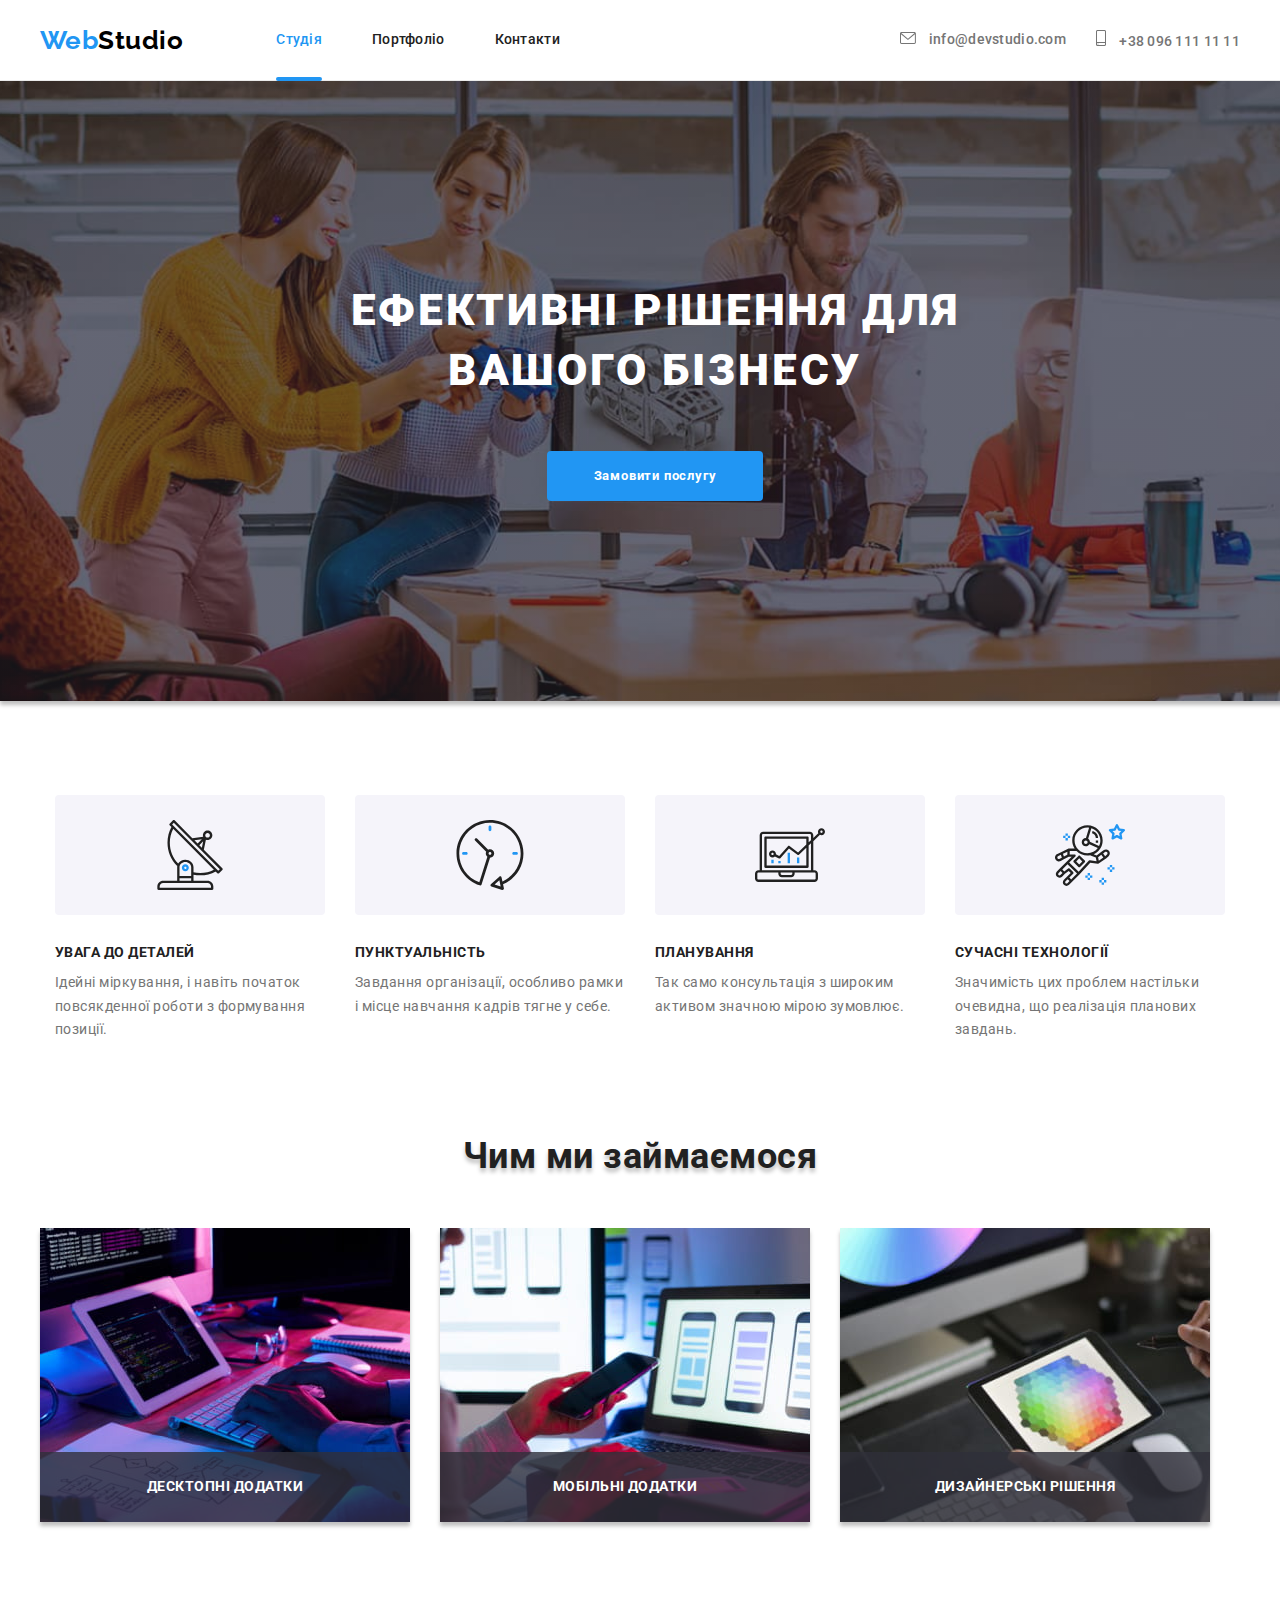
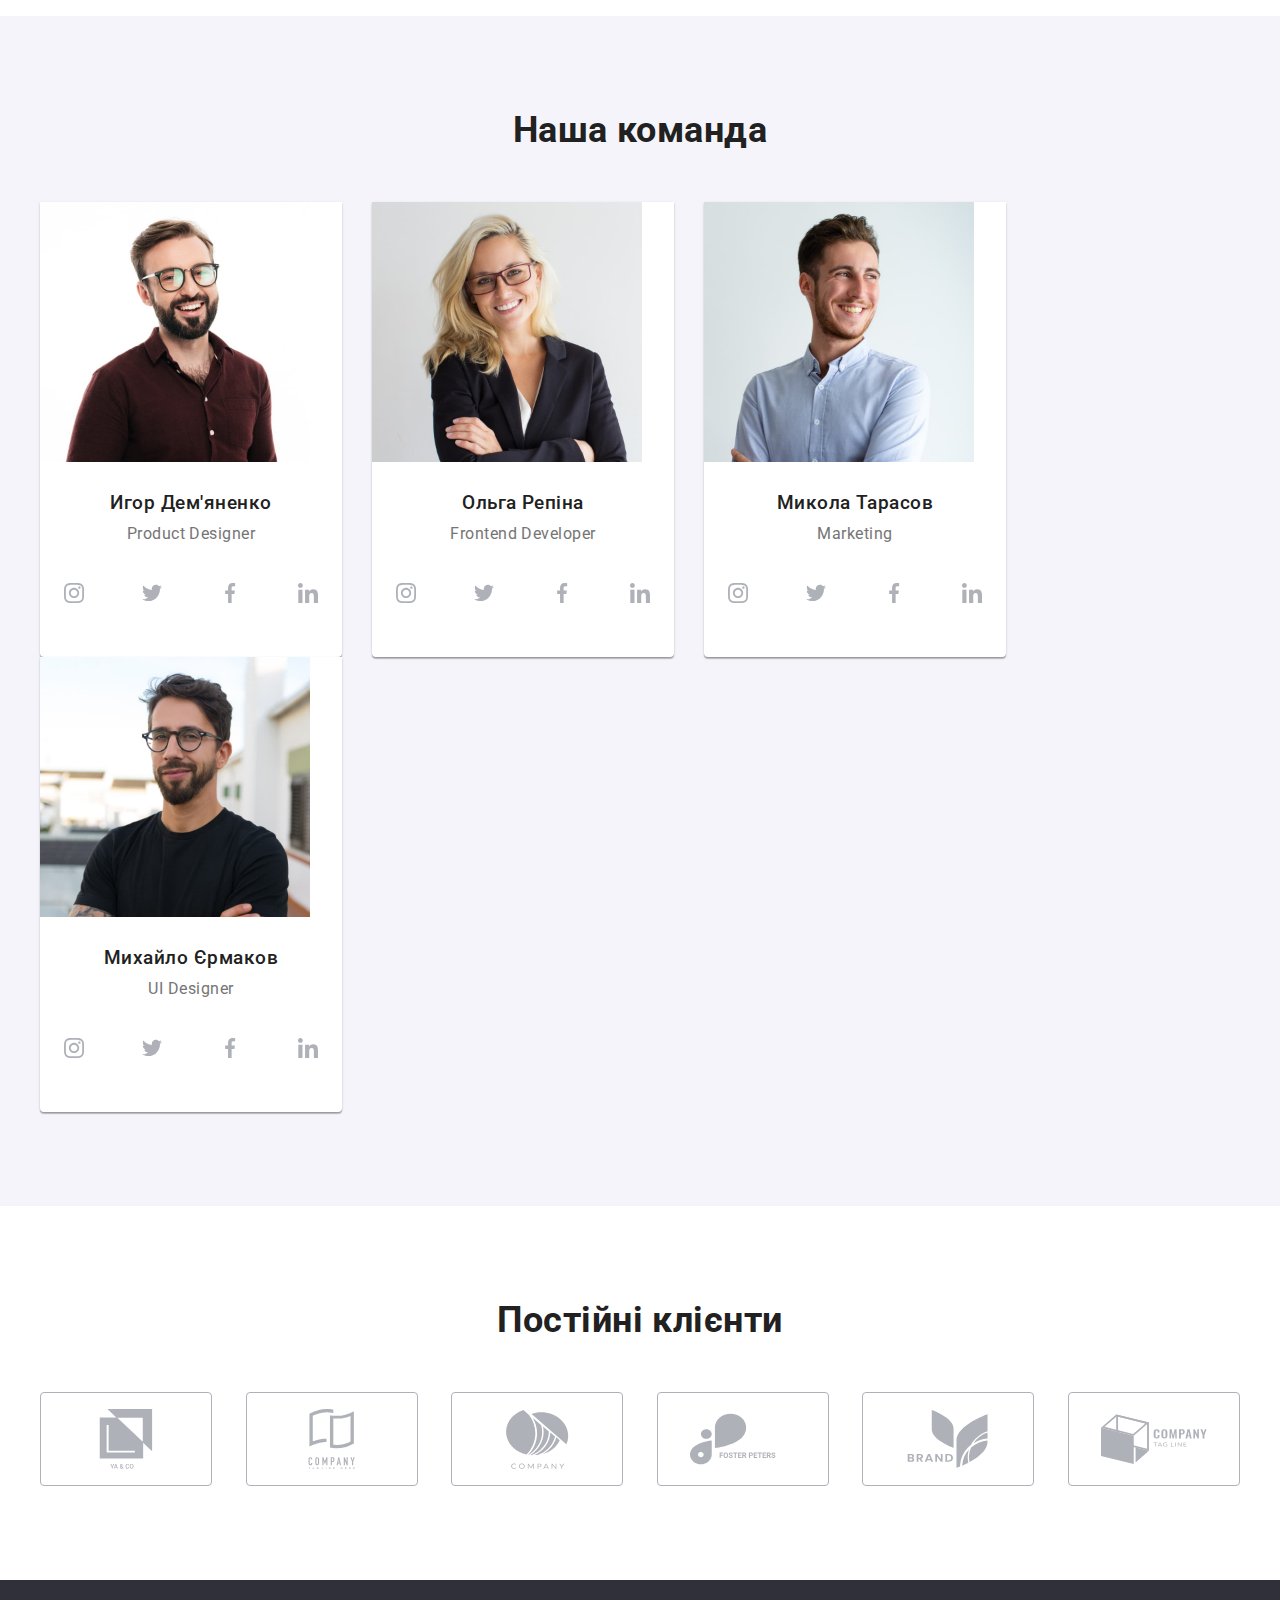
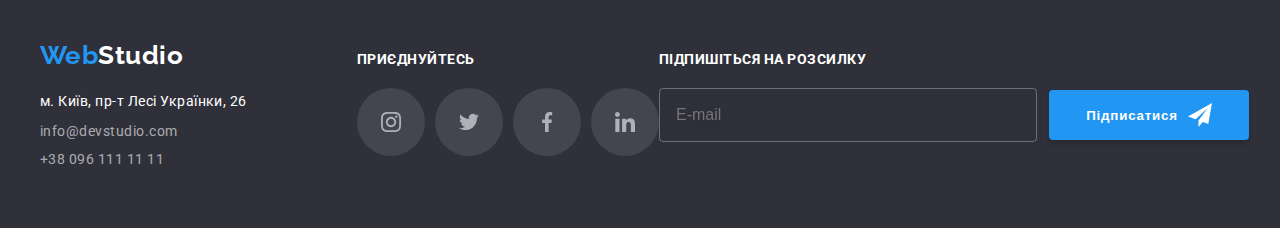
==== commit f6eb3a57: "Рефакторинг модального вікна" ====
--- a/index.html
+++ b/index.html
@@ -55,12 +55,12 @@
       </div>
     </header>
     <main>
-      <div class="overlay">
-        <section class="hero">
-          <h1 class="hero__title">Ефективні рішення для вашого бізнесу</h1>
-          <button class="hero__btn" type="button" data-modal-open>Замовити послугу</button>
-        </section>
-      </div>
+      <!-- <div class="overlay"> -->
+      <section class="hero">
+        <h1 class="hero__title">Ефективні рішення для вашого бізнесу</h1>
+        <button class="hero__btn" type="button" data-modal-open>Замовити послугу</button>
+      </section>
+      <!-- </div> -->
       <section class="features">
         <div class="features-wrap">
           <h2 class="section-title title visually-hidden" aria-hidden="true" tabindex="-1">
@@ -479,7 +479,7 @@
         </div>
         <div class="subscribe">
           <strong class="subscribe__title cta__title">Підпишіться на розсилку</strong>
-          <form class="footer-form">
+          <form class="subscribe__form">
             <label for="mail">
               <input
                 class="subscribe__input subscribe__input--focus"
@@ -490,7 +490,7 @@
                 required
               />
             </label>
-            <button class="footer-btn" type="submit">
+            <button class="footer-btn footer-btn--top" type="submit">
               Підписатися
               <svg class="footer-btn__icon">
                 <use href="./images/icons.svg/sprite2.svg#icon-icon-send"></use>
@@ -504,87 +504,89 @@
     <div class="bacdrop is-hidden" data-modal>
       <div class="modal">
         <button type="button" class="modal__close-btn" data-modal-close>
-          <svg class="modal__close-btn-icon" width="18px" height="18px">
+          <svg class="modal__close-icon" width="18px" height="18px">
             <use href="./images/icons.svg/sprite2.svg#icon-close-black-18dp-2-1-1"></use>
           </svg>
         </button>
-
-        <form class="form" name="data-transfer" autocomplete="on">
-          <strong class="form__title">Залиште свої дані, ми вам передзвонимо</strong>
-          <div role="group" class="form__group">
-            <label class="form__label" for="user-name">Им'я</label>
-            <div class="form__field">
-              <svg class="form_icon-input" width="18px" height="18px">
-                <use href="./images/icons.svg/sprite2.svg#icon-person-black-18dp"></use>
-              </svg>
+        <div class="modal__wrap">
+          <strong class="modal__title">Залиште свої дані, ми вам передзвонимо</strong>
+          <form class="form" name="data-transfer" autocomplete="on">
+            <!-- <strong class="form__title">Залиште свої дані, ми вам передзвонимо</strong> -->
+            <div role="group" class="form__group">
+              <label class="form__label" for="user-name">Им'я</label>
+              <div class="form__field">
+                <svg class="form_icon-input" width="18px" height="18px">
+                  <use href="./images/icons.svg/sprite2.svg#icon-person-black-18dp"></use>
+                </svg>
+                <input
+                  class="form__input"
+                  type="text"
+                  name="user-name"
+                  id="user-name"
+                  minlength="2"
+                  placeholder=" "
+                  required
+                  autofocus
+                />
+              </div>
+              <label class="form__label" for="user-tel">Телефон</label>
+              <div class="form__field">
+                <svg class="form_icon-input">
+                  <use href="./images/icons.svg/sprite2.svg#icon-phone-black-18dp"></use>
+                </svg>
+                <input
+                  class="form__input"
+                  type="tel"
+                  name="user-tel"
+                  id="user-tel"
+                  pattern="\+?[0-9\s\-\(\)]+"
+                  placeholder=" "
+                  required
+                />
+              </div>
+              <label class="form__label" for="user-mail">Пошта</label>
+              <div class="form__field">
+                <svg class="form_icon-input">
+                  <use href="./images/icons.svg/sprite2.svg#icon-email-black-18dp"></use>
+                </svg>
+                <input
+                  class="form__input"
+                  type="email"
+                  name="user-mail"
+                  id="user-mail"
+                  placeholder=" "
+                  required
+                />
+              </div>
+              <label class="form__label" for="comment">Коментар</label>
+              <textarea
+                class="form__comment"
+                name="comment"
+                id="comment"
+                rows="3"
+                placeholder="Введіть текст"
+              ></textarea>
+            </div>
+            <label class="form__agreement" for="policy">
               <input
-                class="form__input"
-                type="text"
-                name="user-name"
-                id="user-name"
-                minlength="2"
-                placeholder=" "
-                required
-                autofocus
-              />
-            </div>
-            <label class="form__label" for="user-tel">Телефон</label>
-            <div class="form__field">
-              <svg class="form_icon-input">
-                <use href="./images/icons.svg/sprite2.svg#icon-phone-black-18dp"></use>
-              </svg>
-              <input
-                class="form__input"
-                type="tel"
-                name="user-tel"
-                id="user-tel"
-                pattern="\+?[0-9\s\-\(\)]+"
-                placeholder=" "
+                class="checkbox visually-hidden"
+                type="checkbox"
+                name="policy"
+                id="policy"
                 required
               />
-            </div>
-            <label class="form__label" for="user-mail">Пошта</label>
-            <div class="form__field">
-              <svg class="form_icon-input">
-                <use href="./images/icons.svg/sprite2.svg#icon-email-black-18dp"></use>
+              Погоджуюся з розсилкою та приймаю &nbsp;
+              <a class="form__link" href="">Умови договору</a>
+              <svg class="form__icon-check">
+                <use href="./images/icons.svg/sprite2.svg#icon-Vector-1"></use>
               </svg>
-              <input
-                class="form__input"
-                type="email"
-                name="user-mail"
-                id="user-mail"
-                placeholder=" "
-                required
-              />
-            </div>
-            <label class="form__label" for="comment">Коментар</label>
-            <textarea
-              class="form__comment"
-              name="comment"
-              id="comment"
-              rows="3"
-              placeholder="Введіть текст"
-            ></textarea>
-          </div>
-          <label class="form__agreement" for="policy">
-            <input
-              class="checkbox visually-hidden"
-              type="checkbox"
-              name="policy"
-              id="policy"
-              required
-            />
-            Погоджуюся з розсилкою та приймаю &nbsp;
-            <a class="form__link" href="">Умови договору</a>
-            <svg class="form__icon-check">
-              <use href="./images/icons.svg/sprite2.svg#icon-Vector-1"></use>
-            </svg>
-            <svg class="form__icon-checked">
-              <use href="./images/icons.svg/sprite2.svg#icon-icon-check"></use>
-            </svg>
-          </label>
-          <button class="form-btn" type="submit">Відправити</button>
-        </form>
+              <svg class="form__icon-checked">
+                <use href="./images/icons.svg/sprite2.svg#icon-icon-check"></use>
+              </svg>
+            </label>
+            <button class="form-btn" type="submit">Відправити</button>
+          </form>
+        </div>
       </div>
     </div>
     <script src="./js/modal.js"></script>
--- a/css/main.min.css
+++ b/css/main.min.css
@@ -1 +1 @@
-:root{--primary-text-color: #757575;--title-text-color: #212121;--accent-text-color: #2196f3;--icon-cont-color: rgba(117, 117, 117, 1);--primary-bg-color: #ffffff;--primary-hero-color: #c4c4c4;--hero-bg-color: #2f303a;--team-bg-color: #f5f4fa;--btn-bg-color: #f5f4fa;--footer-link-color: rgba(255, 255, 255, 0.6);--btn-hover-color: #188ce8;--text-logo-color: rgba(0, 0, 0, 1);--text-shadow-color: 0px 4px 4px rgba(0, 0, 0, 0.25);--social-icon-color: #afb1b8;--cubic-bezier: cubic-bezier(0.4, 0, 0.2, 1);--card-set-gap: 30px;--border-cont-icon: rgba(0, 0, 0, 1);--border-header-color: #ececec;--box-shadow-color: 0px 1px 3px rgba(0, 0, 0, 0.12), 0px 1px 1px rgba(0, 0, 0, 0.14), 0px 2px 1px rgba(0, 0, 0, 0.2)}ul{padding:0;margin:0;list-style:none;letter-spacing:inherit}p,h1,h2,h3,h4,h5,h6,p{margin:0}img{display:block;max-width:100%;height:auto}button{cursor:pointer;border:1px solid rgba(0,0,0,0)}a{text-decoration:none;color:inherit}.company,.team,.work,.features{padding-top:94px;padding-bottom:94px}.company__wrap,.team__wrap,.work__wrap,.features__wrap,.header__wrap{max-width:1200px;width:100%;padding:0px 15px;margin:0 auto}.work__image{display:block;max-width:100%;height:auto}.company__link,.person__link,.person,.work__text,.features__wrapper,.site-cont,.nav{display:flex;align-items:center;justify-content:center}.nav__list,.header__wrap{display:flex;align-items:center}.nav__list .team__list,.nav__list .work__setbox,.nav__list .features__cardset,.header__wrap .team__list,.header__wrap .work__setbox,.header__wrap .features__cardset{padding:0;margin:0;letter-spacing:inherit;list-style:none}.site-cont__link,.nav__link{font-weight:500;font-size:14px}.company__title,.team__title,.work__title{font-weight:700;font-size:36px;line-height:1.16;text-align:center;color:var(--title-text-color)}.shadow{text-shadow:var(--text-shadow-color)}.visually-hidden{position:absolute;white-space:nowrap;width:1px;height:1px;overflow:hidden;border:0;padding:0;clip:rect(0 0 0 0);-webkit-clip-path:inset(50%);clip-path:inset(50%);margin:-1px}.is-hidden{opacity:0;pointer-events:none}:root{--primary-text-color: #757575;--title-text-color: #212121;--accent-text-color: #2196f3;--icon-cont-color: rgba(117, 117, 117, 1);--primary-bg-color: #ffffff;--primary-hero-color: #c4c4c4;--hero-bg-color: #2f303a;--team-bg-color: #f5f4fa;--btn-bg-color: #f5f4fa;--footer-link-color: rgba(255, 255, 255, 0.6);--btn-hover-color: #188ce8;--text-logo-color: rgba(0, 0, 0, 1);--text-shadow-color: 0px 4px 4px rgba(0, 0, 0, 0.25);--social-icon-color: #afb1b8;--cubic-bezier: cubic-bezier(0.4, 0, 0.2, 1);--card-set-gap: 30px;--border-cont-icon: rgba(0, 0, 0, 1);--border-header-color: #ececec;--box-shadow-color: 0px 1px 3px rgba(0, 0, 0, 0.12), 0px 1px 1px rgba(0, 0, 0, 0.14), 0px 2px 1px rgba(0, 0, 0, 0.2)}body{background-color:var(--primary-bg-color);color:var(--title-text-color);font-family:Roboto,sans-serif;font-size:16px;letter-spacing:.03em;margin:0}.header{border-bottom:1px solid var(--border-header-color)}.logo{display:block;max-width:145px;width:100%;font-family:"Raleway";font-weight:700;font-size:26px;line-height:1.19;color:var(--text-logo-color);text-decoration:none}.logo__accent{color:var(--accent-text-color)}.logo__footer{color:var(--primary-bg-color)}.nav__list{margin-left:93px}.nav__item{position:relative}.nav__item:not(:last-child){margin-right:50px}.nav__link{line-height:1.14;letter-spacing:.02em;display:inline-block;padding-top:32px;padding-bottom:32px;transition:color 250ms var(--cubic-bezier)}.nav__link:hover,.nav__link:focus{color:var(--accent-text-color);transition:color 250ms var(--cubic-bezier)}.nav__link--current{color:var(--accent-text-color)}.nav__link--current::after{position:absolute;left:0;bottom:-1px;display:block;content:"";width:100%;height:4px;background-color:var(--accent-text-color);border-radius:2px}.site-cont{margin-left:auto}.site-cont__item{margin-left:30px}.site-cont__item:first-child{margin-left:0px}.site-cont__link{line-height:1.14;letter-spacing:.02em;display:inline-block;padding-top:16px;padding-bottom:16px;color:var(--primary-text-color);transition:color 250ms var(--cubic-bezier)}.site-cont__link:hover,.site-cont__link:focus,.site-cont__link:active{color:var(--accent-text-color);transition:color 250ms var(--cubic-bezier)}.site-cont__icon{display:inline-block;fill:currentColor;border:var(--border-cont-icon);margin-right:10px;transition:fill 250ms var(--cubic-bezier)}.hero{display:block;width:100%;padding:200px 15px;background-color:var(--primary-hero-color);background-image:linear-gradient(to right, rgba(47, 48, 58, 0.4), rgba(47, 48, 58, 0.4)),url(../images/Img14.jpg);background-repeat:no-repeat;background-position:center;background-size:cover;box-shadow:var(--text-shadow-color);text-align:center}.hero__title{max-width:696px;margin:0 auto 50px;color:var(--primary-bg-color);font-weight:900;font-size:44px;line-height:1.36;letter-spacing:.06em;text-align:center;text-transform:uppercase}.hero__btn{display:inline-block;min-width:216px;min-height:50px;padding:10px 32px;border:1px solid rgba(0,0,0,0);border-radius:4px;color:var(--primary-bg-color);background-color:var(--accent-text-color);font-family:inherit;font-weight:700;line-height:1.88;letter-spacing:.06em;align-items:center;text-align:center;cursor:pointer;transition:background-color 250ms var(--cubic-bezier)}.hero__btn:hover,.hero__btn:focus{background-color:var(--btn-hover-color)}.features__cardset{display:flex;justify-content:center}.features__card{width:270px;margin-right:30px;align-items:center}.features__card:nth-child(4n){margin-right:0}.features__wrapper{height:120px;background:var(--btn-bg-color);background-position:center;border-radius:4px}.features__icon{width:70px;height:70px}.features__title{margin-top:30px;color:var(--title-text-color);font-weight:700;font-size:14px;line-height:1.14;text-transform:uppercase}.features__text{margin-top:10px;color:var(--primary-text-color);font-size:14px;font-weight:400;line-height:1.71}.work{padding-top:0}.work__title{margin-bottom:50px}.work__setbox{display:flex;flex-wrap:wrap}.work__box{position:relative;margin-right:30px;margin-bottom:30px;box-shadow:var(--text-shadow-color)}.work__box:nth-child(3n){margin-right:0}.work__box:nth-last-child(-n+3){margin-bottom:0}.work__text{position:absolute;width:100%;height:70px;left:0;bottom:0;font-weight:700;font-size:14px;line-height:1.14;color:var(--primary-bg-color);background-color:rgba(47,48,58,.8);text-transform:uppercase;text-align:center}.team{background-color:var(--team-bg-color)}.team__title{margin-bottom:50px}.team__list{display:flex;flex-wrap:wrap}.team__item{margin-right:30px;margin-bottom:30px;align-items:center;background-color:var(--primary-bg-color);box-shadow:var(--box-shadow-color);border-radius:0px 0px 4px 4px}.team__item:nth-child(4n){margin-right:0}.team__item:nth-last-child(-n+4){margin-bottom:0}.team__card-text{text-align:center;padding:30px 0}.team__subtitle{margin-bottom:10px;color:var(--title-text-color);font-weight:500;line-height:1.19;text-align:center}.team__text{color:var(--primary-text-color);font-weight:400;line-height:1.19;text-align:center;margin-bottom:16px}.person__item:not(:last-child){margin-right:10px}.person__link{width:44px;height:44px;border-radius:50%;border:inherit;padding:12px;color:var(--social-icon-color);fill:var(--social-icon-color);background:rgba(255,255,255,.1);transition-property:fill background-color;transition-duration:250ms;transition-timing-function:var(--cubic-bezier)}.person__link:hover,.person__link:focus,.person__link:active{color:var(--primary-bg-color);background-color:var(--accent-text-color)}.person__icon{width:20px;height:20px;fill:currentColor}.person__item--top{margin-top:20px}.person__link--color{background:rgba(255,255,255,.1)}.person__link--color:hover,.person__link--color:focus{background-color:var(--accent-text-color);fill:var(--primary-bg-color);cursor:pointer}.company__title{margin-bottom:50px}.company__list{display:flex;justify-content:space-between}.company__item:not(:first-child){margin-left:30px}.company__link{width:170px;height:92px;fill:var(--social-icon-color);border:1px solid var(--social-icon-color);border-radius:4px;transition-property:fill border;transition-duration:250ms;transition-timing-function:var(--cubic-bezier)}.company__link:hover,.company__link:focus{fill:var(--accent-text-color);border:1px solid var(--accent-text-color);color:var(--accent-text-color)}footer{background-color:var(--hero-bg-color);padding-top:60px;padding-bottom:60px}.footer__wrap{display:flex;align-items:baseline;margin:0 auto;max-width:1200px;width:100%;padding:0px 15px}.footer__cont{margin-right:86px}.footer__address{width:231px}.footer__text{margin-top:20px;line-height:1.5}.footer__item{margin-top:9px}.footer__text,.footer__link{font-style:normal;font-size:14px}.footer__link{color:rgba(255,255,255,.6)}.footer__list{margin:0 auto;padding-left:0}.bacdrop{position:fixed;top:0;left:0;width:100%;height:100%;background-color:rgba(0,0,0,.2);opacity:1;transition:opacity 250ms cubic-bezier(0.4, 0, 0.2, 1)}.bacdrop.is-hidden{opacity:0;pointer-events:none}.backdrop.is-hidden .modal{transform:translate(-50%, -50%) scale(1.1)}footer{background-color:var(--hero-bg-color);padding-top:60px;padding-bottom:60px}.footer__wrap{display:flex;align-items:baseline;margin:0 auto;max-width:1200px;width:100%;padding:0px 15px}.footer__cont{margin-right:86px}.footer__address{width:231px}.footer__text{margin-top:20px;line-height:1.5}.footer__item{margin-top:9px}.footer__text,.footer__link{font-style:normal;font-size:14px}.footer__link{color:rgba(255,255,255,.6)}.footer__list{margin:0 auto;padding-left:0}.footer__text{color:var(--primary-bg-color)}.footer__logo{max-width:145px;width:100%}.cta{margin-right:auto}.cta__title{width:100%;font-weight:700;font-size:14px;line-height:1.14;letter-spacing:.03em;text-transform:uppercase;color:var(--primary-bg-color)}.person__item--top{margin-top:20px}.person__link--color{background:rgba(255,255,255,.1)}.person__link--color:hover,.person__link--color:focus{background-color:var(--accent-text-color);fill:var(--primary-bg-color);cursor:pointer}.subscribe{margin-left:auto}.footer-form{display:flex;align-items:center}.subscribe__input{display:flex;align-items:center;width:358px;height:50px;font-weight:400;font-size:16px;line-height:1.25;color:rgba(255,255,255,.6);background-color:rgba(0,0,0,0);border:1px solid rgba(255,255,255,.3);filter:drop-shadow(0px 4px 4px rgba(0, 0, 0, 0.15));border-radius:4px;margin-top:20px;padding-left:16px}.subscribe__input--focus{border:1px solid rgba(255,255,255,.3);outline:none}.footer-btn{display:flex;justify-content:center;align-items:center;font-weight:700;font-size:16px;line-height:1.88;letter-spacing:.06em;width:200px;height:50px;margin-left:12px;margin-top:20px;box-shadow:0px 4px 4px rgba(0,0,0,.15);border:none;border-radius:4px;background-color:var(--accent-text-color);color:var(--primary-bg-color);padding:10px 28px;transition-property:color background-color box-shadow;transition-duration:250ms;transition-timing-function:var(--cubic-bezier)}.footer-btn:hover,.footer-btn:focus{background:var(--btn-hover-color);cursor:pointer}.footer-btn__icon{display:inline-block;width:24px;height:24px;margin-left:10px;fill:var(--primary-bg-color)}.portfolio{background-color:var(--primary-bg-color)}.nav-filter{display:flex;justify-content:center}.filter{display:flex;justify-content:center;width:100%;margin:0;padding:0;margin-bottom:50px}.filter>.filter__item{margin-right:8px}.filter>.filter__item:nth-child(5n){margin-right:0}.filter .filter__button:hover,.filter .filter__button:focus{color:var(--primary-bg-color);background-color:var(--accent-text-color);box-shadow:0px 4px 4px 0px rgba(0,0,0,.25)}.filter__button{display:inline-block;padding:6px 22px;background-color:var(--btn-bg-color);color:var(--title-text-color);border:1px solid #eee;border-radius:4px;font-family:Roboto,sans-serif;font-style:inherit;font-size:16px;font-weight:500;line-height:1.62;text-align:center;cursor:pointer;transition:background-color 250ms cubic-bezier(0.4, 0, 0.2, 1),color 250ms cubic-bezier(0.4, 0, 0.2, 1),box-shadow 250ms cubic-bezier(0.4, 0, 0.2, 1)}.card-set{padding:0;margin:0;list-style:none;display:flex;flex-wrap:wrap;margin-left:calc(-1*var(--card-set-gap));margin-top:calc(-1*var(--card-set-gap))}.card-set .card-set__item{flex-basis:calc(33.3333333333% - var(--card-set-gap));border:1px solid #eee;background:#fff;transition:box-shadow 250ms cubic-bezier(0.4, 0, 0.2, 1);margin-left:var(--card-set-gap);margin-top:var(--card-set-gap)}.card-set__item{max-height:404px;border:1px solid #eee;background:#fff;transition:box-shadow 250ms cubic-bezier(0.4, 0, 0.2, 1)}.card-set__item:hover,.card-set__item:focus{box-shadow:0px 1px 1px rgba(0,0,0,.12),0px 4px 4px rgba(0,0,0,.06),1px 4px 6px rgba(0,0,0,.16)}.card__thumb{position:relative;overflow:hidden}.card__overlay{position:absolute;top:0;left:0;transform:translateY(100%);opacity:0;width:100%;height:100%;background-color:rgba(33,150,243,.9);transition:transform 250ms cubic-bezier(0.4, 0, 0.2, 1),opacity 250ms cubic-bezier(0.4, 0, 0.2, 1)}.card__absolute{position:absolute;display:flex;top:50%;left:50%;transform:translate(-50%, -50%)}.card__overlay-text{position:absolute;min-width:322px;min-height:168px;top:50%;left:50%;transform:translate(-50%, -50%);font-family:Roboto;font-weight:400;font-size:18px;line-height:1.56;color:var(--primary-bg-color)}.card-set__item:hover .card__overlay{opacity:1;transform:translateY(0)}.product{max-width:100%;padding:20px 24px}.product__heading{color:var(--title-text-color);font-weight:700;font-size:18px;line-height:2;letter-spacing:.06em}.product__text{margin-top:4px;color:var(--primary-text-color);line-height:1.88}.form{display:flex;flex-direction:column;align-items:center;width:448px;text-align:left;padding:0}.form__title{font-weight:700;font-size:20px;line-height:1.15;text-align:center;letter-spacing:.03em;color:var(--title-text-color);margin-bottom:12px}.form__group{width:100%;margin-bottom:20px;font-size:16px;line-height:1.125}.form__label{display:block;font-weight:400;font-size:12px;line-height:1.17;letter-spacing:.01em;color:var(--primary-text-color);margin-bottom:4px;padding:0}.form__field{position:relative;width:100%;margin-bottom:10px}.form__input{width:100%;min-height:40px;padding-left:42px;border:1px solid rgba(33,33,33,.2);border-radius:4px;color:var(--primary-text-color);outline:none;transition:border 250ms cubic-bezier(0.4, 0, 0.2, 1)}.form__input:focus-within,.form__inputt:hover,.form__input:focus{cursor:pointer;border:1px solid var(--accent-text-color)}.form_icon-input{position:absolute;align-items:center;left:12px;top:50%;transform:translateY(-50%);width:18px;height:18px;fill:currentColor;transition:fill 250ms cubic-bezier(0.4, 0, 0.2, 1)}.form__field:focus-within>.form_icon-input,.form__field:hover>.form_icon-input,.form__field:focus>.form_icon-input{cursor:pointer;fill:var(--accent-text-color)}.form__comment{display:block;resize:none;width:100%;min-height:120px;margin:0;padding:12px 16px;border:1px solid rgba(33,33,33,.2);border-radius:4px;color:rgba(117,117,117,.5);outline:none;transition:border 250ms cubic-bezier(0.4, 0, 0.2, 1)}.form__comment:focus-within,.form__comment:hover,.form__comment:focus{cursor:pointer;border:1px solid var(--accent-text-color)}.form__comment::-moz-placeholder{color:rgba(117,117,117,.5);font-weight:400;font-size:14px;line-height:1.14;letter-spacing:.01em}.form__comment:-ms-input-placeholder{color:rgba(117,117,117,.5);font-weight:400;font-size:14px;line-height:1.14;letter-spacing:.01em}.form__comment::placeholder{color:rgba(117,117,117,.5);font-weight:400;font-size:14px;line-height:1.14;letter-spacing:.01em}.form__agreement{position:relative;display:flex;align-items:center;padding-left:24px;margin-bottom:30px;font-weight:400;font-size:14px;line-height:1.71;letter-spacing:.03em;color:var(--primary-text-color)}.form__agreement a{color:var(--accent-text-color)}.form__icon-check{position:absolute;left:0;top:50%;transform:translateY(-50%);width:16px;height:15px;opacity:1;transition:opacity 250ms cubic-bezier(0.4, 0, 0.2, 1);outline:none}.checkbox:checked~.form__icon-check{opacity:0}.form__icon-checked{position:absolute;left:0;top:50%;transform:translateY(-50%);width:16px;height:15px;opacity:0;fill:var(--accent-text-color);transition:opacity 250ms cubic-bezier(0.4, 0, 0.2, 1)}.checkbox:checked~.form__icon-checked{opacity:1}.form-btn{display:flex;align-items:center;justify-content:center;width:200px;height:50px;padding:0;font-weight:700;font-size:16px;line-height:1.88;letter-spacing:.06em;text-align:center;background:var(--accent-text-color);box-shadow:0px 4px 4px rgba(0,0,0,.15);color:var(--primary-bg-color);border-radius:4px;border:none}.form-btn:hover,.form-btn:focus{background:var(--btn-hover-color);transition:background-color 250ms cubic-bezier(0.4, 0, 0.2, 1),color 250ms cubic-bezier(0.4, 0, 0.2, 1),box-shadow 250ms cubic-bezier(0.4, 0, 0.2, 1)}/*# sourceMappingURL=main.min.css.map */+:root{--primary-text-color: #757575;--title-text-color: #212121;--accent-text-color: #2196f3;--icon-cont-color: rgba(117, 117, 117, 1);--primary-bg-color: #ffffff;--primary-hero-color: #c4c4c4;--hero-bg-color: #2f303a;--team-bg-color: #f5f4fa;--btn-bg-color: #f5f4fa;--footer-link-color: rgba(255, 255, 255, 0.6);--btn-hover-color: #188ce8;--text-logo-color: rgba(0, 0, 0, 1);--text-shadow-color: 0px 4px 4px rgba(0, 0, 0, 0.25);--social-icon-color: #afb1b8;--cubic-bezier: cubic-bezier(0.4, 0, 0.2, 1);--card-set-gap: 30px;--border-cont-icon: rgba(0, 0, 0, 1);--border-header-color: #ececec;--box-shadow-color: 0px 1px 3px rgba(0, 0, 0, 0.12), 0px 1px 1px rgba(0, 0, 0, 0.14), 0px 2px 1px rgba(0, 0, 0, 0.2)}ul{padding:0;margin:0;list-style:none;letter-spacing:inherit}p,h1,h2,h3,h4,h5,h6,p{margin:0}img{display:block;max-width:100%;height:auto}button{cursor:pointer;border:1px solid rgba(0,0,0,0)}a{text-decoration:none;color:inherit}.company,.team,.work,.features{padding-top:94px;padding-bottom:94px}.footer__wrap,.company__wrap,.team__wrap,.work__wrap,.features__wrap,.header__wrap{max-width:1200px;width:100%;padding:0px 15px;margin:0 auto}.work__image{display:block;max-width:100%;height:auto}.modal__close-btn,.footer-btn,.company__link,.person__link,.person,.work__text,.features__wrapper,.site-cont,.nav{display:flex;align-items:center;justify-content:center}.subscribe__input,.subscribe__form,.nav__list,.header__wrap{display:flex;align-items:center}.team__list,.work__setbox,.features__cardset{padding:0;margin:0;letter-spacing:inherit;list-style:none}.site-cont__link,.nav__link{font-weight:500;font-size:14px}.form-btn,.footer-btn,.hero__btn{min-height:50px;font-weight:700;line-height:1.88;letter-spacing:.06em;border-radius:4px;border:none;color:var(--primary-bg-color);background-color:var(--accent-text-color);transition:background-color 250ms var(--cubic-bezier)}.form-btn:hover,.footer-btn:hover,.hero__btn:hover,.form-btn:focus,.footer-btn:focus,.hero__btn:focus{background:var(--btn-hover-color)}.company__title,.team__title,.work__title{font-weight:700;font-size:36px;line-height:1.16;text-align:center;color:var(--title-text-color)}.subscribe__title,.cta__title{font-weight:700;font-size:14px;line-height:1.14;text-transform:uppercase;color:var(--primary-bg-color)}.shadow{text-shadow:var(--text-shadow-color)}.footer__link,.footer__text{font-style:normal;font-size:14px}.visually-hidden{position:absolute;white-space:nowrap;width:1px;height:1px;overflow:hidden;border:0;padding:0;clip:rect(0 0 0 0);-webkit-clip-path:inset(50%);clip-path:inset(50%);margin:-1px}.is-hidden{opacity:0;pointer-events:none}body{background-color:var(--primary-bg-color);color:var(--title-text-color);font-family:Roboto,sans-serif;font-size:16px;letter-spacing:.03em;margin:0}.header{border-bottom:1px solid var(--border-header-color)}.logo{display:block;max-width:145px;width:100%;font-family:"Raleway";font-weight:700;font-size:26px;line-height:1.19;color:var(--text-logo-color);text-decoration:none}.logo__accent{color:var(--accent-text-color)}.logo__footer{color:var(--primary-bg-color)}.nav__list{margin-left:93px}.nav__item{position:relative}.nav__item:not(:last-child){margin-right:50px}.nav__link{line-height:1.14;letter-spacing:.02em;display:inline-block;padding-top:32px;padding-bottom:32px;transition:color 250ms var(--cubic-bezier)}.nav__link:hover,.nav__link:focus{color:var(--accent-text-color);transition:color 250ms var(--cubic-bezier)}.nav__link--current{color:var(--accent-text-color)}.nav__link--current::after{position:absolute;left:0;bottom:-1px;display:block;content:"";width:100%;height:4px;background-color:var(--accent-text-color);border-radius:2px}.site-cont{margin-left:auto}.site-cont__item{margin-left:30px}.site-cont__item:first-child{margin-left:0px}.site-cont__link{line-height:1.14;letter-spacing:.02em;display:inline-block;padding-top:16px;padding-bottom:16px;color:var(--primary-text-color);transition:color 250ms var(--cubic-bezier)}.site-cont__link:hover,.site-cont__link:focus,.site-cont__link:active{color:var(--accent-text-color);transition:color 250ms var(--cubic-bezier)}.site-cont__icon{display:inline-block;fill:currentColor;border:var(--border-cont-icon);margin-right:10px;transition:fill 250ms var(--cubic-bezier)}.hero{display:block;width:100%;padding:200px 15px;background-color:var(--primary-hero-color);background-image:linear-gradient(to right, rgba(47, 48, 58, 0.4), rgba(47, 48, 58, 0.4)),url(../images/Img14.jpg);background-repeat:no-repeat;background-position:center;background-size:cover;box-shadow:var(--text-shadow-color);text-align:center}.hero__title{max-width:696px;margin:0 auto 50px;color:var(--primary-bg-color);font-weight:900;font-size:44px;line-height:1.36;letter-spacing:.06em;text-align:center;text-transform:uppercase}.hero__btn{display:inline-block;min-width:216px;padding:10px 32px;color:var(--primary-bg-color);background-color:var(--accent-text-color);font-family:inherit;align-items:center;text-align:center}.features__cardset{display:flex;justify-content:center}.features__card{width:270px;margin-right:30px;align-items:center}.features__card:nth-child(4n){margin-right:0}.features__wrapper{height:120px;background:var(--btn-bg-color);background-position:center;border-radius:4px}.features__icon{width:70px;height:70px}.features__title{margin-top:30px;color:var(--title-text-color);font-weight:700;font-size:14px;line-height:1.14;text-transform:uppercase}.features__text{margin-top:10px;color:var(--primary-text-color);font-size:14px;font-weight:400;line-height:1.71}.work{padding-top:0}.work__title{margin-bottom:50px}.work__setbox{display:flex;flex-wrap:wrap}.work__box{position:relative;margin-right:30px;margin-bottom:30px;box-shadow:var(--text-shadow-color)}.work__box:nth-child(3n){margin-right:0}.work__box:nth-last-child(-n+3){margin-bottom:0}.work__text{position:absolute;width:100%;height:70px;left:0;bottom:0;font-weight:700;font-size:14px;line-height:1.14;color:var(--primary-bg-color);background-color:rgba(47,48,58,.8);text-transform:uppercase;text-align:center}.team{background-color:var(--team-bg-color)}.team__title{margin-bottom:50px}.team__list{display:flex;flex-wrap:wrap}.team__item{margin-right:30px;margin-bottom:30px;align-items:center;background-color:var(--primary-bg-color);box-shadow:var(--box-shadow-color);border-radius:0px 0px 4px 4px}.team__item:nth-child(4n){margin-right:0}.team__item:nth-last-child(-n+4){margin-bottom:0}.team__card-text{text-align:center;padding:30px 0}.team__subtitle{margin-bottom:10px;color:var(--title-text-color);font-weight:500;line-height:1.19;text-align:center}.team__text{color:var(--primary-text-color);font-weight:400;line-height:1.19;text-align:center;margin-bottom:16px}.person__item:not(:last-child){margin-right:10px}.person__link{width:44px;height:44px;border-radius:50%;border:inherit;padding:12px;color:var(--social-icon-color);fill:var(--social-icon-color);background:rgba(255,255,255,.1);transition-property:fill background-color;transition-duration:250ms;transition-timing-function:var(--cubic-bezier)}.person__link:hover,.person__link:focus,.person__link:active{color:var(--primary-bg-color);background-color:var(--accent-text-color)}.person__icon{width:20px;height:20px;fill:currentColor}.person__item--top{margin-top:20px}.person__link--color{background:rgba(255,255,255,.1)}.person__link--color:hover,.person__link--color:focus{background-color:var(--accent-text-color);fill:var(--primary-bg-color);cursor:pointer}.company__title{margin-bottom:50px}.company__list{display:flex;justify-content:space-between}.company__item:not(:first-child){margin-left:30px}.company__link{width:170px;height:92px;fill:var(--social-icon-color);border:1px solid var(--social-icon-color);border-radius:4px;transition-property:fill border;transition-duration:250ms;transition-timing-function:var(--cubic-bezier)}.company__link:hover,.company__link:focus{fill:var(--accent-text-color);border:1px solid var(--accent-text-color);color:var(--accent-text-color)}.footer{background-color:var(--hero-bg-color);padding-top:60px;padding-bottom:60px}.footer__wrap{display:flex;align-items:baseline}.footer__cont{margin-right:86px}.footer__address{width:231px}.footer__text{margin-top:20px;line-height:1.5}.footer__list{margin:0 auto;padding-left:0}.footer__item{margin-top:9px}.footer__text{color:var(--primary-bg-color)}.footer__link{color:rgba(255,255,255,.6)}.footer__link:hover,.footer__link:focus{color:var(--accent-text-color)}.cta{margin-right:auto}.cta__title{width:100%}.subscribe{margin-left:auto}.subscribe__title{margin-bottom:20px}.subscribe__input{width:358px;height:50px;font-weight:400;font-size:16px;line-height:1.25;color:rgba(255,255,255,.6);background-color:rgba(0,0,0,0);border:1px solid rgba(255,255,255,.3);filter:drop-shadow(0px 4px 4px rgba(0, 0, 0, 0.15));border-radius:4px;margin-top:20px;padding-left:16px}.subscribe__input--focus{border:1px solid rgba(255,255,255,.3);outline:none}.footer-btn{width:200px;box-shadow:0px 4px 4px rgba(0,0,0,.15);border:none;transition-property:color background-color box-shadow;transition-duration:250ms;transition-timing-function:var(--cubic-bezier)}.footer-btn--top{margin-left:12px;margin-top:20px}.footer-btn__icon{display:inline-block;width:24px;height:24px;margin-left:10px;fill:var(--primary-bg-color)}.bacdrop{position:fixed;top:0;left:0;width:100%;height:100%;background-color:rgba(0,0,0,.2);opacity:1;transition:opacity 250ms var(--cubic-bezier)}.is-hidden{opacity:0;pointer-events:none}.is-hidden .modal{transform:translate(-50%, -50%) scale(1.1)}.modal{position:absolute;top:50%;left:50%;min-height:581px;min-width:528px;border-radius:4px;background-color:var(--primary-bg-color);transform:translate(-50%, -50%) scale(1);transition:transform 250ms var(--cubic-bezier);padding:40px}.modal__close-btn{position:absolute;top:8px;right:8px;transform:translate(-8%, -8%);width:30px;height:30px;border-radius:50%;border:1px solid rgba(0,0,0,.1);background-color:var(--primary-bg-color);color:var(--text-logo-color);cursor:pointer;padding:0;margin:0;transition:color 250ms var(--cubic-bezier)}.modal__close-btn:hover,.modal__close-btn:focus{fill:var(--accent-text-color);color:var(--accent-text-color)}.modal__close-icon{display:flex;width:18px;height:18px;fill:currentColor}.modal__title{font-weight:700;font-size:20px;line-height:1.15;text-align:center;letter-spacing:.03em;color:var(--title-text-color);margin-bottom:12px}.form__group{width:100%;font-size:16px;line-height:1.125;margin-top:20px}.form__label{display:block;font-weight:400;font-size:12px;line-height:1.17;letter-spacing:.01em;color:var(--primary-text-color);margin-bottom:4px;padding:0}.form__field{position:relative;display:flex;flex-direction:column;width:100%;margin-bottom:10px}.form__field:focus-within>.form_icon-input,.form__field:hover>.form_icon-input,.form__field:focus>.form_icon-input{cursor:pointer;fill:var(--accent-text-color)}.form__input{width:100%;min-height:40px;padding-left:42px;border:1px solid rgba(33,33,33,.2);border-radius:4px;color:var(--primary-text-color);outline:none;transition:border 250ms var(--cubic-bezier)}.form__input:focus-within,.form__input:hover,.form__input:focus{cursor:pointer;border:1px solid var(--accent-text-color)}.checkbox{display:flex;flex-direction:row;justify-content:center;margin-top:20px;margin-bottom:30px}.form_icon-input{position:absolute;align-items:center;left:12px;top:50%;transform:translateY(-50%);width:18px;height:18px;fill:currentColor;transition:fill 250ms var(--cubic-bezier)}.form__comment{display:block;resize:none;width:100%;min-height:120px;margin:0;padding:12px 16px;border:1px solid rgba(33,33,33,.2);border-radius:4px;color:rgba(117,117,117,.5);outline:none;transition:border 250ms var(--cubic-bezier)}.form__comment:focus-within,.form__comment:hover,.form__comment:focus{cursor:pointer;border:1px solid var(--accent-text-color)}.form__comment::-moz-placeholder{color:rgba(117,117,117,.5);font-weight:400;font-size:14px;line-height:1.14;letter-spacing:.01em}.form__comment:-ms-input-placeholder{color:rgba(117,117,117,.5);font-weight:400;font-size:14px;line-height:1.14;letter-spacing:.01em}.form__comment::placeholder{color:rgba(117,117,117,.5);font-weight:400;font-size:14px;line-height:1.14;letter-spacing:.01em}.form__agreement{position:relative;display:flex;align-items:center;padding-left:24px;margin-bottom:30px;font-weight:400;font-size:14px;line-height:1.71;letter-spacing:.03em;color:var(--primary-text-color)}.form__agreement a{color:var(--accent-text-color);text-decoration:underline}.form__icon-check{position:absolute;left:0;top:50%;transform:translateY(-50%);width:16px;height:15px;opacity:1;transition:opacity 250ms var(--cubic-bezier);outline:none}.checkbox:checked~.form__icon-check{opacity:0}.form__icon-checked{position:absolute;left:0;top:50%;transform:translateY(-50%);width:16px;height:15px;opacity:0;fill:var(--accent-text-color);transition:opacity 250ms var(--cubic-bezier)}.checkbox:checked~.form__icon-checked{opacity:1}.form-btn{width:200px;padding:0;text-align:center;box-shadow:0px 4px 4px rgba(0,0,0,.15)}.form-btn:hover,.form-btn:focus{background:var(--btn-hover-color);transition:color 250ms var(--cubic-bezier),box-shadow 250ms var(--cubic-bezier)}.footer{background-color:var(--hero-bg-color);padding-top:60px;padding-bottom:60px}.footer__wrap{display:flex;align-items:baseline}.footer__cont{margin-right:86px}.footer__address{width:231px}.footer__text{margin-top:20px;line-height:1.5}.footer__list{margin:0 auto;padding-left:0}.footer__item{margin-top:9px}.footer__text{color:var(--primary-bg-color)}.footer__link{color:rgba(255,255,255,.6)}.footer__link:hover,.footer__link:focus{color:var(--accent-text-color)}.portfolio{background-color:var(--primary-bg-color)}.nav-filter{display:flex;justify-content:center}.filter{display:flex;justify-content:center;width:100%;margin:0;padding:0;margin-bottom:50px}.filter>.filter__item{margin-right:8px}.filter>.filter__item:nth-child(5n){margin-right:0}.filter .filter__button:hover,.filter .filter__button:focus{color:var(--primary-bg-color);background-color:var(--accent-text-color);box-shadow:0px 4px 4px 0px rgba(0,0,0,.25)}.filter__button{display:inline-block;padding:6px 22px;background-color:var(--btn-bg-color);color:var(--title-text-color);border:1px solid #eee;border-radius:4px;font-family:Roboto,sans-serif;font-style:inherit;font-size:16px;font-weight:500;line-height:1.62;text-align:center;cursor:pointer;transition:background-color 250ms cubic-bezier(0.4, 0, 0.2, 1),color 250ms cubic-bezier(0.4, 0, 0.2, 1),box-shadow 250ms cubic-bezier(0.4, 0, 0.2, 1)}.card-set{padding:0;margin:0;list-style:none;display:flex;flex-wrap:wrap;margin-left:calc(-1*var(--card-set-gap));margin-top:calc(-1*var(--card-set-gap))}.card-set .card-set__item{flex-basis:calc(33.3333333333% - var(--card-set-gap));border:1px solid #eee;background:#fff;transition:box-shadow 250ms cubic-bezier(0.4, 0, 0.2, 1);margin-left:var(--card-set-gap);margin-top:var(--card-set-gap)}.card-set__item{max-height:404px;border:1px solid #eee;background:#fff;transition:box-shadow 250ms cubic-bezier(0.4, 0, 0.2, 1)}.card-set__item:hover,.card-set__item:focus{box-shadow:0px 1px 1px rgba(0,0,0,.12),0px 4px 4px rgba(0,0,0,.06),1px 4px 6px rgba(0,0,0,.16)}.card__thumb{position:relative;overflow:hidden}.card__overlay{position:absolute;top:0;left:0;transform:translateY(100%);opacity:0;width:100%;height:100%;background-color:rgba(33,150,243,.9);transition:transform 250ms cubic-bezier(0.4, 0, 0.2, 1),opacity 250ms cubic-bezier(0.4, 0, 0.2, 1)}.card__absolute{position:absolute;display:flex;top:50%;left:50%;transform:translate(-50%, -50%)}.card__overlay-text{position:absolute;min-width:322px;min-height:168px;top:50%;left:50%;transform:translate(-50%, -50%);font-family:Roboto;font-weight:400;font-size:18px;line-height:1.56;color:var(--primary-bg-color)}.card-set__item:hover .card__overlay{opacity:1;transform:translateY(0)}.product{max-width:100%;padding:20px 24px}.product__heading{color:var(--title-text-color);font-weight:700;font-size:18px;line-height:2;letter-spacing:.06em}.product__text{margin-top:4px;color:var(--primary-text-color);line-height:1.88}/*# sourceMappingURL=main.min.css.map */